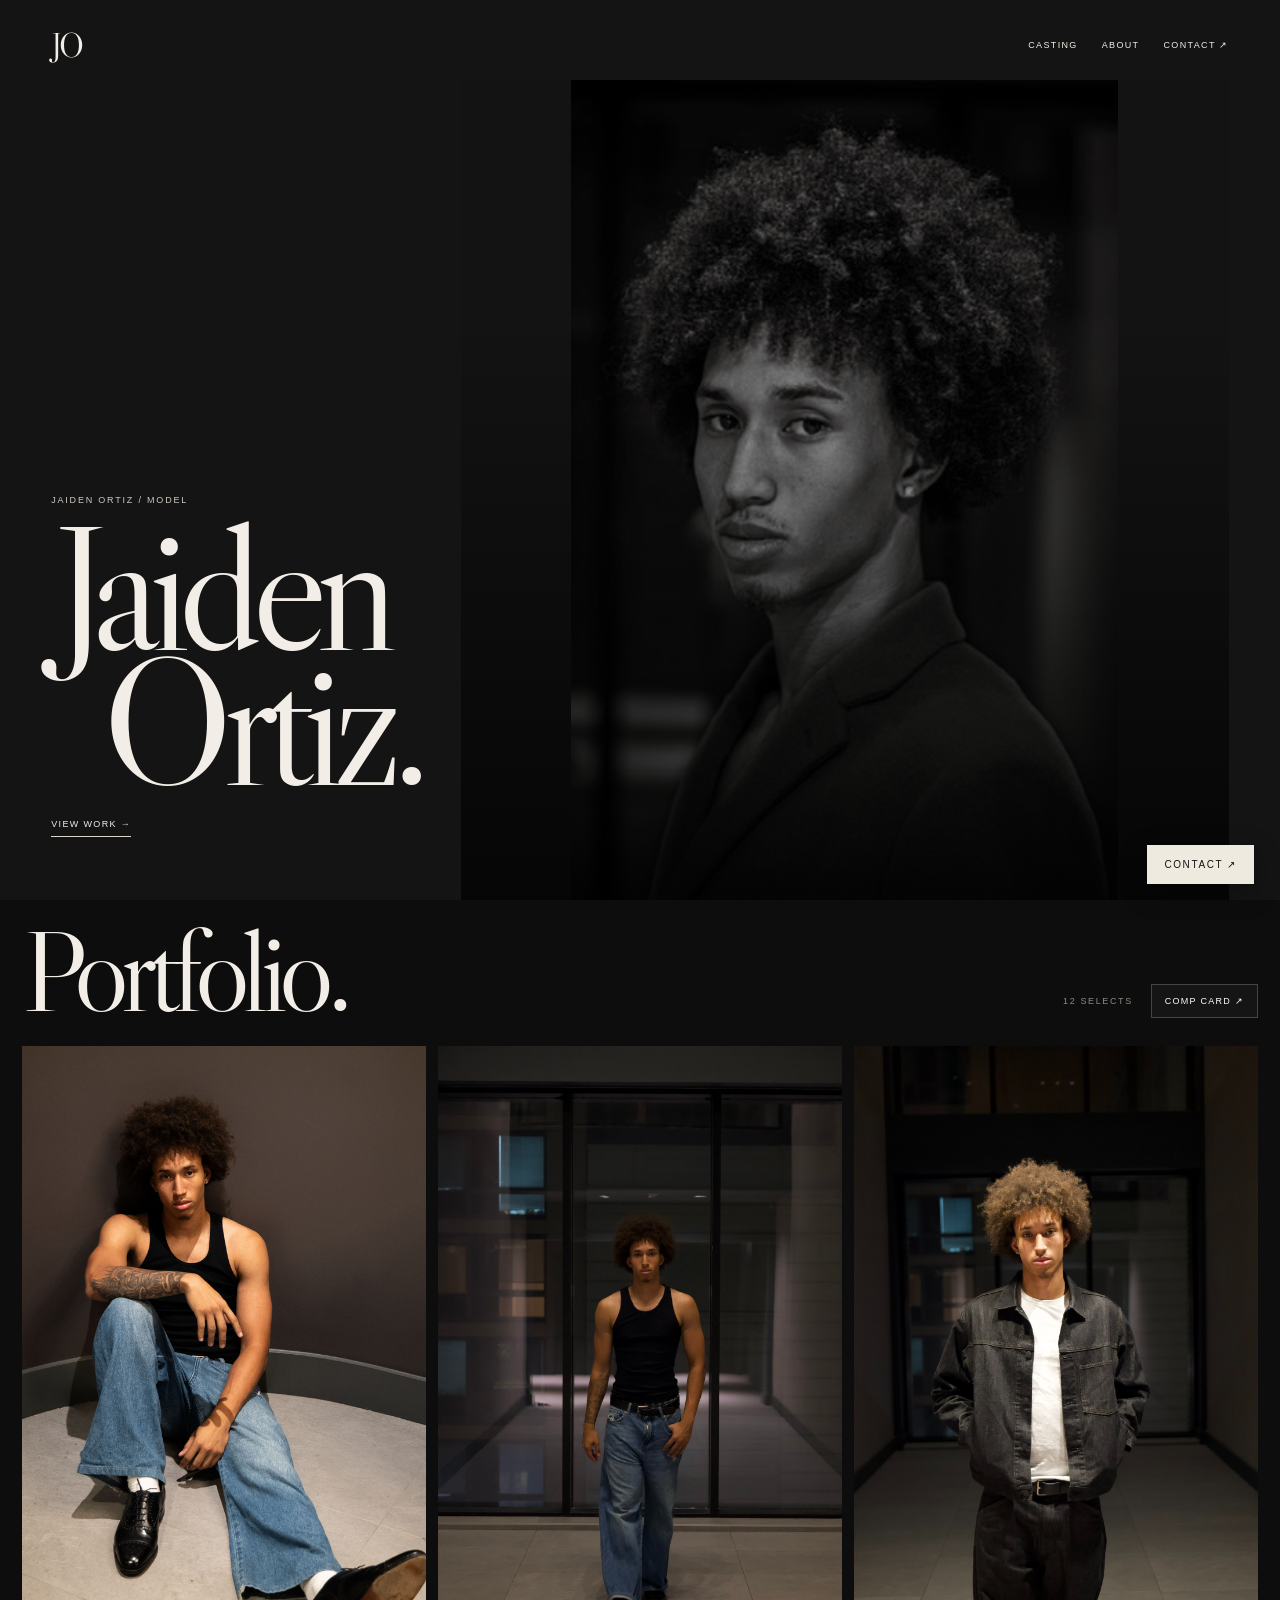
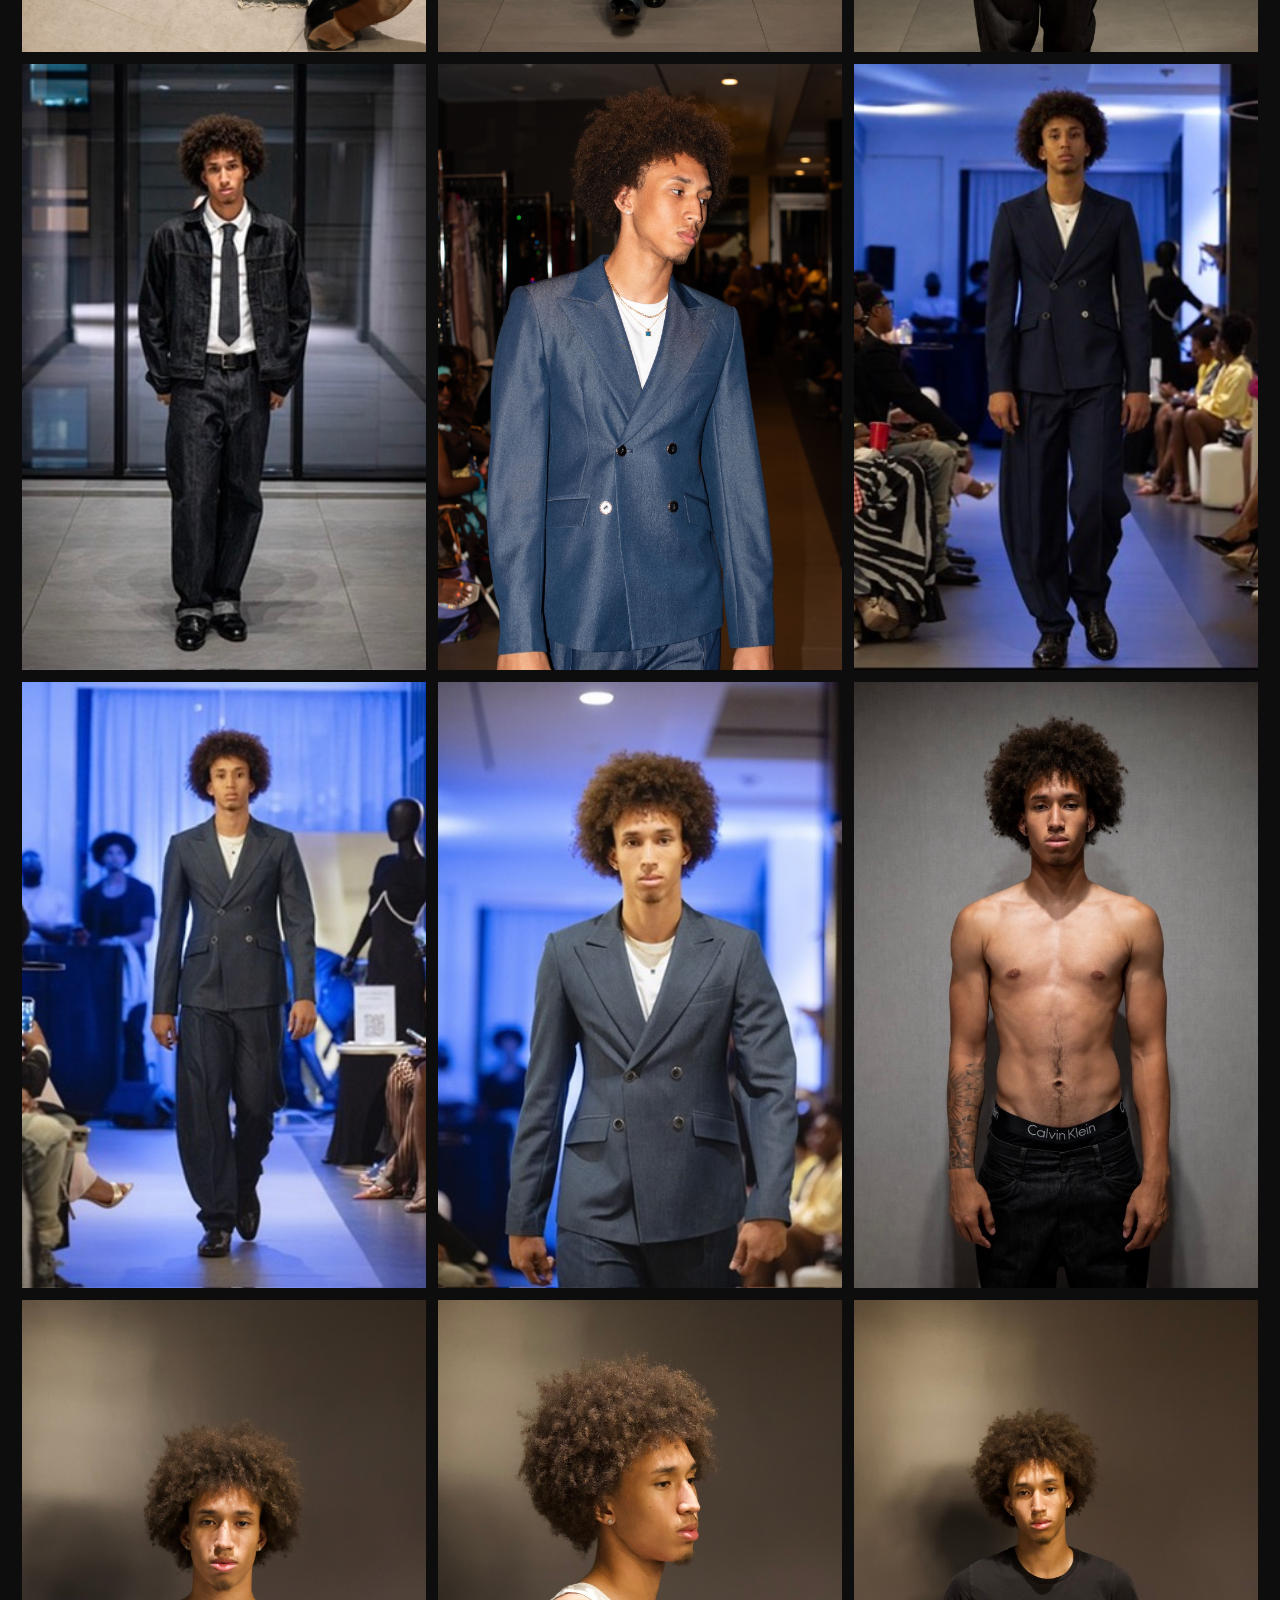
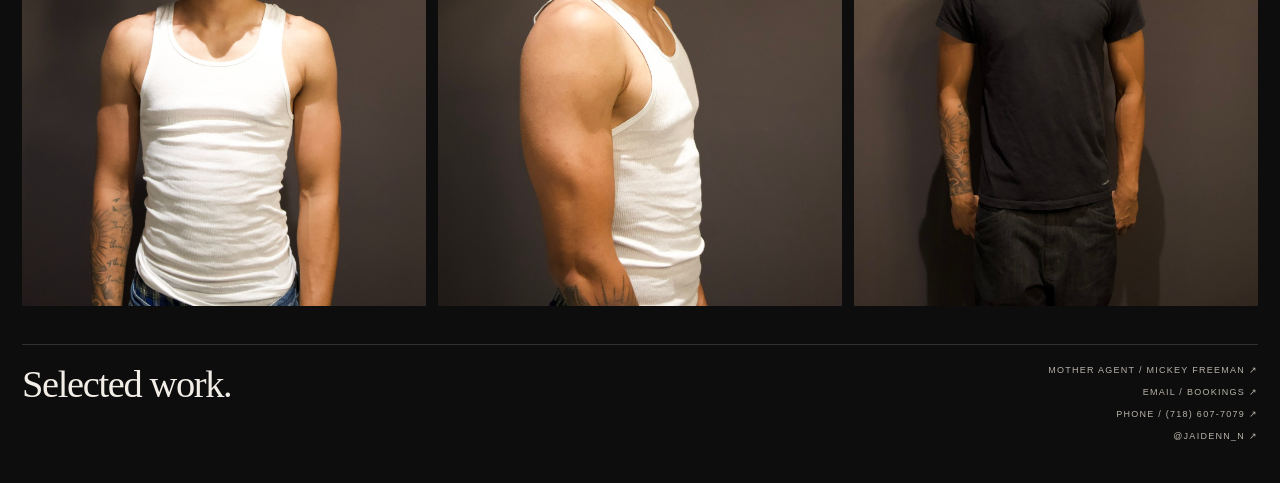
==== index.html @ 5597fa61 "Add one-tap contact links to index.html" ====
<!doctype html>
<html lang="en">
<head>
<meta charset="utf-8">
<meta name="viewport" content="width=device-width,initial-scale=1,viewport-fit=cover">
<meta name="theme-color" content="#141414">
<title>Jaiden Ortiz — Model</title>
<meta name="description" content="Jaiden Ortiz — model. Portfolio, casting materials, and booking inquiries.">
<style>
@font-face{font-family:Caslon;src:url('/media/fonts/libre-caslon-display.ttf') format('truetype');font-display:swap}
*{box-sizing:border-box}html,body{margin:0;background:#141414;color:#f2eee7;font-family:Arial,Helvetica,sans-serif}a{color:inherit;text-decoration:none}
.hero{position:relative;height:100svh;min-height:680px;overflow:hidden}
nav{position:absolute;z-index:3;top:0;left:0;right:0;display:flex;justify-content:space-between;align-items:center;padding:24px 4vw;font-size:9px;letter-spacing:.15em}
.jo{font-family:Caslon,Georgia,serif;font-size:34px;letter-spacing:-.08em}.links{display:flex;gap:24px}
.photo{position:absolute;top:80px;right:4vw;bottom:0;width:60%;margin:0}.photo img{display:block;width:100%;height:100%;object-fit:contain;object-position:center top;filter:brightness(.82)}
.photo:after{content:"";position:absolute;inset:0;background:linear-gradient(180deg,#0001 30%,#000b 100%)}
.identity{position:absolute;z-index:2;left:4vw;bottom:7vh}.kicker{font-size:9px;letter-spacing:.2em;margin:0 0 15px;color:#d0c9c0}
h1{font-family:Caslon,Georgia,serif;font-size:clamp(100px,14vw,220px);font-weight:400;line-height:.75;letter-spacing:-.065em;margin:0}
h1 span{display:block}h1 span:last-child{margin-left:4vw}.cta{display:inline-block;margin-top:30px;border-bottom:1px solid #ddd5ca;padding-bottom:7px;font-size:9px;letter-spacing:.15em}
@media(max-width:700px){.photo{top:80px;right:0;width:100%;bottom:0}nav{padding:18px 16px}.links{gap:14px}.links a:nth-child(2){display:none}.identity{left:16px;bottom:6vh}h1{font-size:clamp(92px,24vw,150px)}}
#portfolio{display:block;position:relative;min-height:100svh;background:#0d0d0d;padding:calc(24px + env(safe-area-inset-top)) 22px calc(42px + env(safe-area-inset-bottom));overflow:auto}
#portfolio.unused-open{display:block;animation:portfolioIn .62s cubic-bezier(.16,.84,.22,1) both}
@keyframes portfolioIn{from{opacity:0;transform:translateY(18px)}to{opacity:1;transform:none}}
.portfolio-head{display:flex;align-items:flex-end;justify-content:space-between;gap:18px;margin-bottom:28px}
.portfolio-title{font-family:Georgia,serif;font-size:clamp(62px,9vw,120px);font-weight:400;letter-spacing:-.065em;margin:0;line-height:.82}
.portfolio-meta{display:flex;align-items:center;gap:18px}
.portfolio-count{font-size:9px;letter-spacing:.18em;color:#8f8a82}
.back-card{border:1px solid #444;background:#151515;color:#fff;padding:11px 13px;font-size:9px;letter-spacing:.14em}

/* Balanced portfolio: every tile is the same 2:3 size.
   Original photos only. Cropping is limited to slight side-trim on wider originals. */
.gallery{display:grid;grid-template-columns:repeat(3,minmax(0,1fr));gap:12px}
.gallery button{display:block;width:100%;aspect-ratio:2/3;border:0;padding:0;margin:0;background:#111;overflow:hidden;cursor:zoom-in}
.gallery img{display:block;width:100%;height:100%;object-fit:cover;object-position:50% 50%;transition:transform .28s ease,filter .28s ease}
.gallery button:nth-child(1) img{object-position:53% 50%}
.gallery button:hover img{transform:scale(1.006);filter:brightness(.95)}
.portfolio-foot{display:flex;align-items:flex-start;justify-content:space-between;gap:26px;margin-top:38px;padding-top:20px;border-top:1px solid #303030}
.portfolio-foot-left{font-family:Georgia,serif;font-size:clamp(28px,3vw,44px);line-height:1;letter-spacing:-.035em}
.portfolio-foot-links{display:flex;flex-direction:column;align-items:flex-end;gap:12px;font-size:9px;letter-spacing:.14em;color:#b9b3aa}

.lightbox{position:fixed;inset:0;z-index:150;background:#050505fb;display:none;align-items:center;justify-content:center;padding:18px;touch-action:none}
.lightbox.open{display:flex;animation:lbIn .24s ease both}
@keyframes lbIn{from{opacity:0}to{opacity:1}}
.lightbox img{max-width:96vw;max-height:92vh;object-fit:contain;user-select:none;-webkit-user-drag:none;animation:photoIn .32s cubic-bezier(.16,.84,.22,1)}
@keyframes photoIn{from{opacity:.2;transform:scale(.985)}to{opacity:1;transform:none}}
.lb-close{position:absolute;right:16px;top:calc(14px + env(safe-area-inset-top));border:1px solid #444;background:#101010d9;color:#fff;width:44px;height:44px;font-size:26px}
.lb-prev,.lb-next{position:absolute;top:50%;transform:translateY(-50%);border:1px solid #444;background:#111c;color:#fff;width:46px;height:46px;border-radius:50%;font-size:22px}
.lb-prev{left:16px}.lb-next{right:16px}
.lb-count{position:absolute;bottom:calc(13px + env(safe-area-inset-bottom));font-size:9px;letter-spacing:.18em;color:#888}


html{scroll-behavior:smooth}body{overflow-x:hidden;overflow-y:auto}.home-portfolio{scroll-margin-top:0}.portfolio-title{font-family:Caslon,Georgia,serif}.back-card{display:inline-block}
@media(max-width:900px){.gallery{gap:8px}}
@media(max-width:700px){#portfolio{padding-left:10px;padding-right:10px}.portfolio-title{font-size:64px}.portfolio-count{display:none}.gallery{grid-template-columns:repeat(2,minmax(0,1fr));gap:7px}.portfolio-foot{flex-direction:column}.portfolio-foot-links{align-items:flex-start}.lb-prev,.lb-next{display:none}}
@media(prefers-reduced-motion:reduce){html{scroll-behavior:auto}*,*:before,*:after{animation:none!important;transition:none!important}}

.quick-contact{position:fixed;z-index:120;right:clamp(12px,3vw,26px);bottom:calc(16px + env(safe-area-inset-bottom));display:inline-block;background:#efeae0;color:#141414;border:1px solid #efeae0;padding:13px 16px;font-size:10px;letter-spacing:.16em;box-shadow:0 8px 28px #0005}
.quick-contact:hover{background:#fff}
.quick-contact:focus-visible{outline:2px solid #fff;outline-offset:3px}
@media(max-width:700px){.quick-contact{padding:12px 14px;font-size:9px}}
</style>
</head>
<body>
<a class="quick-contact" href="/contact/" aria-label="Open contact options: phone, email, Instagram">CONTACT ↗</a>
<section class="hero">
<nav><a class="jo" href="/">JO</a><div class="links"><a href="/casting/">CASTING</a><a href="/about/">ABOUT</a><a href="/contact/">CONTACT ↗</a></div></nav>
<figure class="photo"><img src="/media/images/jaiden-original-edit.jpg" alt="Jaiden Ortiz"></figure>
<div class="identity"><p class="kicker">JAIDEN ORTIZ / MODEL</p><h1><span>Jaiden</span><span>Ortiz.</span></h1><a class="cta" href="#portfolio">VIEW WORK →</a></div>
</section>
<section id="portfolio" class="home-portfolio">
  <div class="portfolio-head">
    <h2 class="portfolio-title">Portfolio.</h2>
    <div class="portfolio-meta">
      <span class="portfolio-count">12 SELECTS</span>
      <a class="back-card" href="/casting/">COMP CARD ↗</a>
    </div>
  </div>

  <div class="gallery">
    <button data-gallery-index="0" aria-label="Open portfolio image 1"><img loading="lazy" src="/casting/assets/portfolio-01.jpg" alt="Jaiden Ortiz portfolio image 1"></button><button data-gallery-index="1" aria-label="Open portfolio image 2"><img loading="lazy" src="/casting/assets/portfolio-08.jpg" alt="Jaiden Ortiz portfolio image 2"></button><button data-gallery-index="2" aria-label="Open portfolio image 3"><img loading="lazy" src="/casting/assets/portfolio-09.jpg" alt="Jaiden Ortiz portfolio image 3"></button><button data-gallery-index="3" aria-label="Open portfolio image 4"><img loading="lazy" src="/casting/assets/portfolio-13.jpg" alt="Jaiden Ortiz portfolio image 4"></button><button data-gallery-index="4" aria-label="Open portfolio image 5"><img loading="lazy" src="/casting/assets/portfolio-03.jpg" alt="Jaiden Ortiz portfolio image 5"></button><button data-gallery-index="5" aria-label="Open portfolio image 6"><img loading="lazy" src="/casting/assets/portfolio-04.jpg" alt="Jaiden Ortiz portfolio image 6"></button><button data-gallery-index="6" aria-label="Open portfolio image 7"><img loading="lazy" src="/casting/assets/portfolio-12.jpg" alt="Jaiden Ortiz portfolio image 7"></button><button data-gallery-index="7" aria-label="Open portfolio image 8"><img loading="lazy" src="/casting/assets/portfolio-11.jpg" alt="Jaiden Ortiz portfolio image 8"></button><button data-gallery-index="8" aria-label="Open portfolio image 9"><img loading="lazy" src="/casting/assets/portfolio-02.jpg" alt="Jaiden Ortiz portfolio image 9"></button><button data-gallery-index="9" aria-label="Open portfolio image 10"><img loading="lazy" src="/casting/assets/portfolio-05.jpg" alt="Jaiden Ortiz portfolio image 10"></button><button data-gallery-index="10" aria-label="Open portfolio image 11"><img loading="lazy" src="/casting/assets/portfolio-07.jpg" alt="Jaiden Ortiz portfolio image 11"></button><button data-gallery-index="11" aria-label="Open portfolio image 12"><img loading="lazy" src="/casting/assets/portfolio-06.jpg" alt="Jaiden Ortiz portfolio image 12"></button>
  </div>
  <div class="portfolio-foot">
    <div class="portfolio-foot-left">Selected work.</div>
    <div class="portfolio-foot-links">
      <a href="/about/#mickey">MOTHER AGENT / MICKEY FREEMAN ↗</a>
      <a href="mailto:contact@jaidenortiz.com">EMAIL / BOOKINGS ↗</a>
      <a href="tel:+17186077079">PHONE / (718) 607-7079 ↗</a>
      <a href="https://www.instagram.com/jaidenn_n/" target="_blank" rel="noopener">@JAIDENN_N ↗</a>
    </div>
  </div>
</section>
<div class="lightbox" id="lightbox" aria-hidden="true">
  <button class="lb-close" aria-label="Close image">×</button>
  <button class="lb-prev" aria-label="Previous image">‹</button>
  <img id="lbImg" alt="Jaiden Ortiz portfolio image">
  <button class="lb-next" aria-label="Next image">›</button>
  <div class="lb-count" id="lbCount"></div>
</div>
<script>
const galleryFiles=[...document.querySelectorAll('[data-gallery-index] img')].map(i=>i.src);
const lightbox=document.getElementById('lightbox');
const lbImg=document.getElementById('lbImg');
const lbCount=document.getElementById('lbCount');
let gi=0,lsx=0,lsy=0;

function preloadAround(){
  [-1,1].forEach(d=>{const im=new Image();im.src=galleryFiles[(gi+d+galleryFiles.length)%galleryFiles.length];});
}
function showGallery(i){
  gi=(i+galleryFiles.length)%galleryFiles.length;
  lbImg.src=galleryFiles[gi];
  lbCount.textContent=`${gi+1} / ${galleryFiles.length}`;
  preloadAround();
}
function openGallery(i){
  showGallery(i);
  lightbox.classList.add('open');
  lightbox.setAttribute('aria-hidden','false');
  document.body.style.overflow='hidden';
}
function closeGallery(){
  lightbox.classList.remove('open');
  lightbox.setAttribute('aria-hidden','true');
  document.body.style.overflow='auto';
}
document.querySelectorAll('[data-gallery-index]').forEach(b=>b.addEventListener('click',()=>openGallery(Number(b.dataset.galleryIndex))));
document.querySelector('.lb-close').addEventListener('click',closeGallery);
document.querySelector('.lb-prev').addEventListener('click',()=>showGallery(gi-1));
document.querySelector('.lb-next').addEventListener('click',()=>showGallery(gi+1));
lightbox.addEventListener('click',e=>{if(e.target===lightbox)closeGallery();});
lightbox.addEventListener('pointerdown',e=>{lsx=e.clientX;lsy=e.clientY;},{passive:true});
lightbox.addEventListener('pointerup',e=>{
  if(e.target.closest('button')) return;
  const dx=e.clientX-lsx,dy=e.clientY-lsy;
  if(Math.abs(dx)>45&&Math.abs(dx)>Math.abs(dy))showGallery(gi+(dx<0?1:-1));
},{passive:true});
document.addEventListener('keydown',e=>{
  if(!lightbox.classList.contains('open'))return;
  if(e.key==='Escape')closeGallery();
  if(e.key==='ArrowLeft')showGallery(gi-1);
  if(e.key==='ArrowRight')showGallery(gi+1);
});

</script>
</body>
</html>
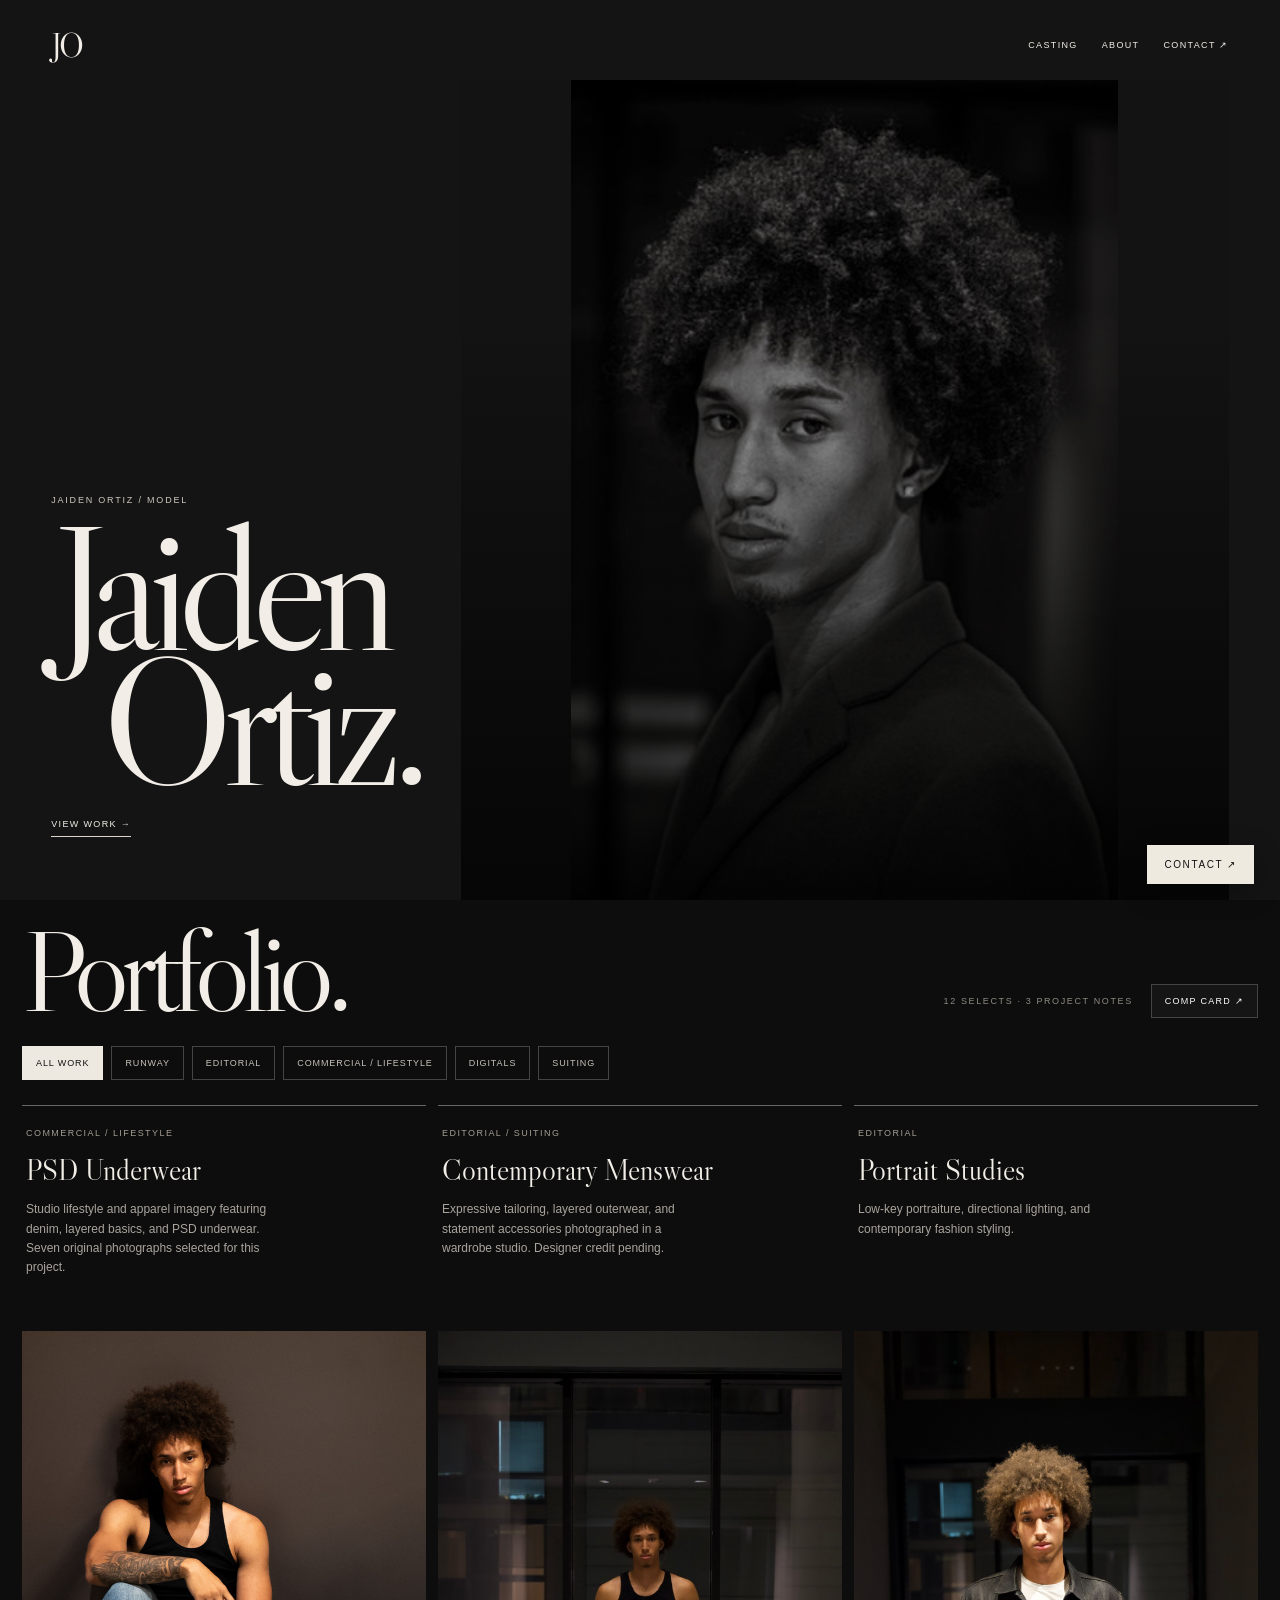
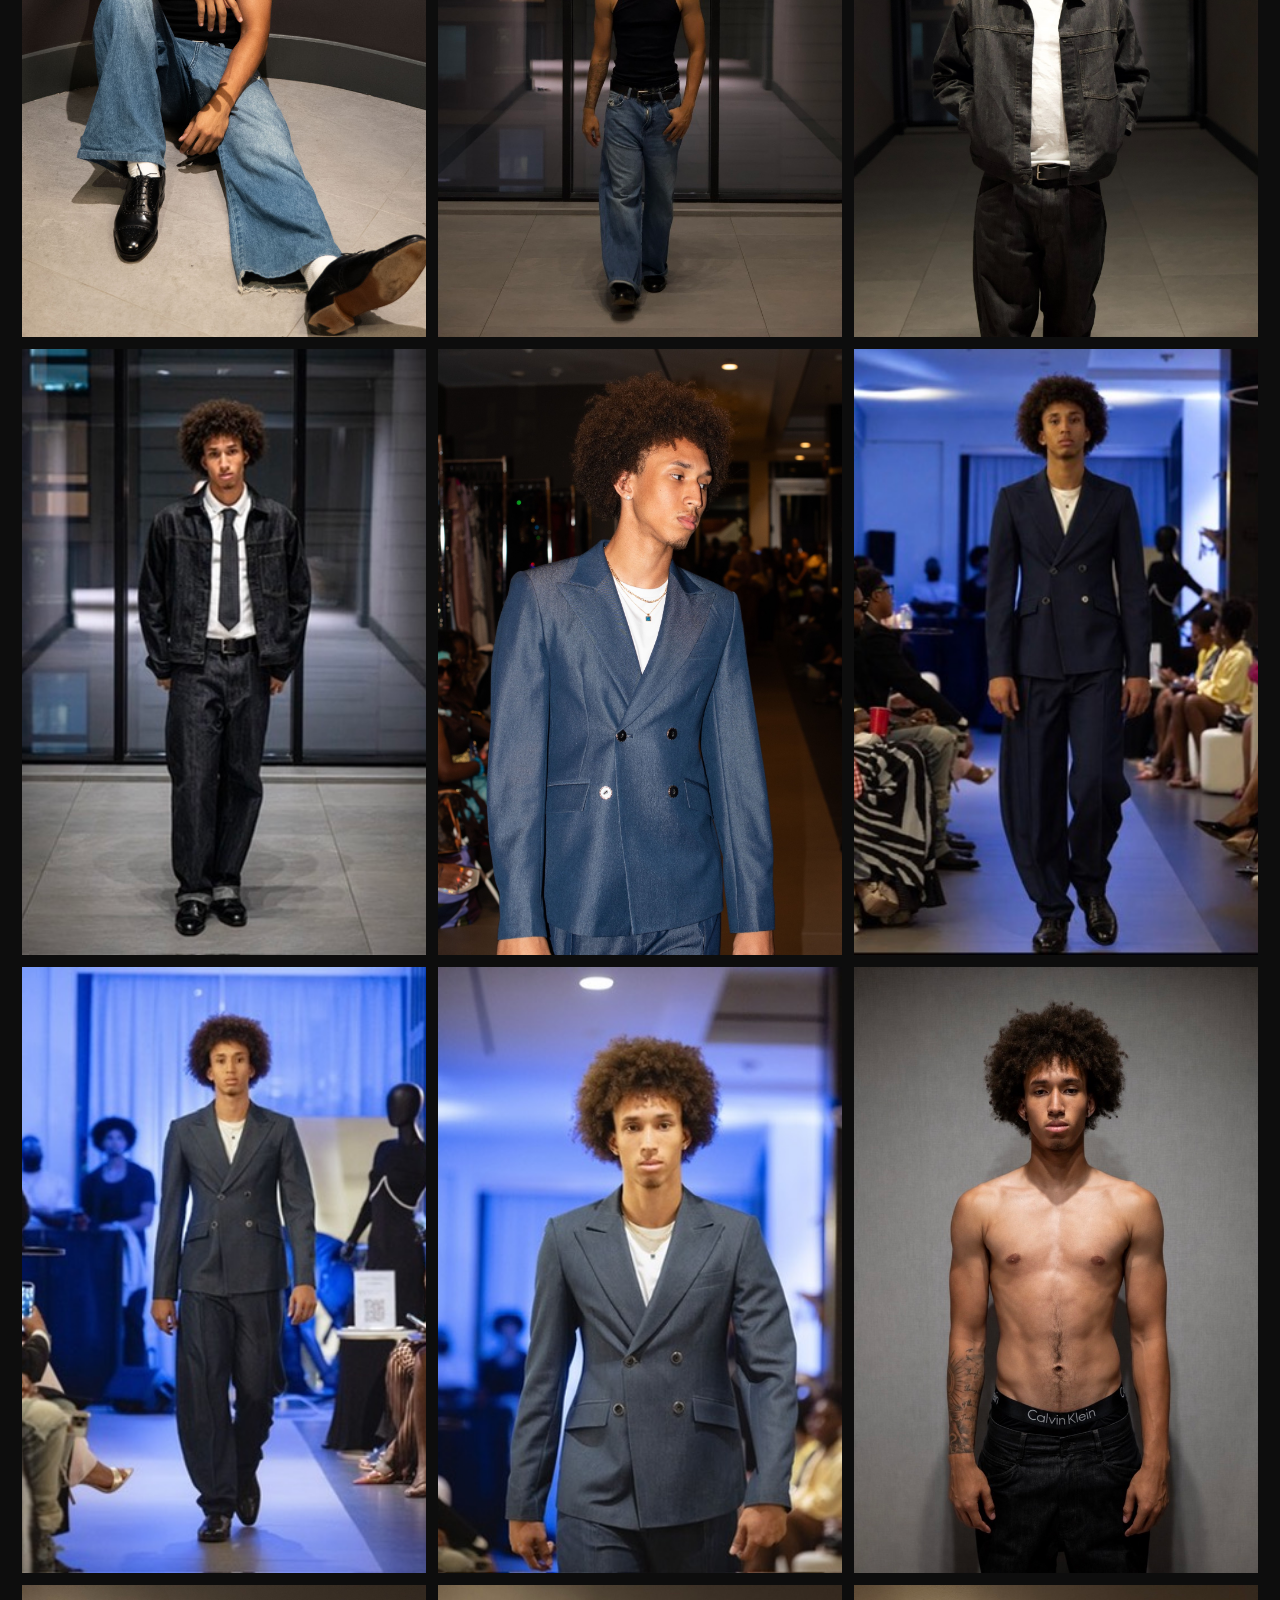
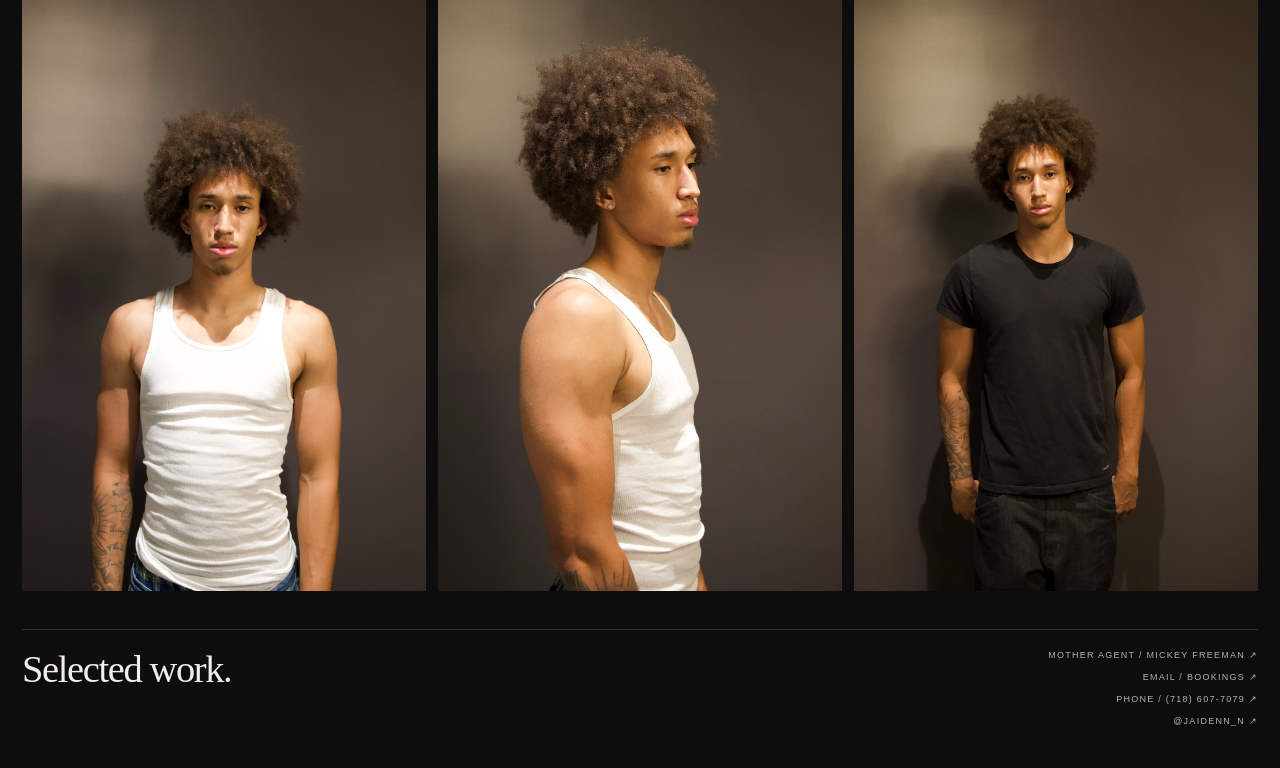
==== commit 2097a354: "Organize portfolio by work categories and add project descriptions" ====
--- a/index.html
+++ b/index.html
@@ -58,6 +58,7 @@
 .quick-contact:hover{background:#fff}
 .quick-contact:focus-visible{outline:2px solid #fff;outline-offset:3px}
 @media(max-width:700px){.quick-contact{padding:12px 14px;font-size:9px}}
+.portfolio-filters{display:flex;flex-wrap:wrap;gap:8px;margin:0 0 25px}.portfolio-filters button{background:transparent;border:1px solid #444;color:#c8c2ba;padding:11px 13px;font-size:9px;letter-spacing:.1em;cursor:pointer}.portfolio-filters button.active,.portfolio-filters button:hover{background:#eee9e0;color:#111;border-color:#eee9e0}.project-notes{display:grid;grid-template-columns:repeat(3,1fr);gap:12px;margin-bottom:30px}.project-notes article{border-top:1px solid #666;padding:16px 4px 12px}.project-notes span{font-size:9px;letter-spacing:.16em;color:#a49d93}.project-notes h3{font:normal 29px Caslon,Georgia,serif;margin:12px 0}.project-notes p{font-size:12px;line-height:1.6;color:#aaa49d;max-width:38ch}.project-notes article[hidden]{display:none}@media(max-width:700px){.project-notes{grid-template-columns:1fr}.portfolio-filters button{font-size:8px;padding:9px}}
 </style>
 </head>
 <body>
@@ -71,12 +72,12 @@
   <div class="portfolio-head">
     <h2 class="portfolio-title">Portfolio.</h2>
     <div class="portfolio-meta">
-      <span class="portfolio-count">12 SELECTS</span>
+      <span class="portfolio-count">12 SELECTS · 3 PROJECT NOTES</span>
       <a class="back-card" href="/casting/">COMP CARD ↗</a>
     </div>
   </div>
 
-  <div class="gallery">
+  <div class="portfolio-filters" role="group" aria-label="Filter portfolio"><button class="active" data-filter="all">ALL WORK</button><button data-filter="runway">RUNWAY</button><button data-filter="editorial">EDITORIAL</button><button data-filter="commercial">COMMERCIAL / LIFESTYLE</button><button data-filter="digitals">DIGITALS</button><button data-filter="suiting">SUITING</button></div><div class="project-notes"><article data-category="commercial"><span>COMMERCIAL / LIFESTYLE</span><h3>PSD Underwear</h3><p>Studio lifestyle and apparel imagery featuring denim, layered basics, and PSD underwear. Seven original photographs selected for this project.</p></article><article data-category="editorial suiting"><span>EDITORIAL / SUITING</span><h3>Contemporary Menswear</h3><p>Expressive tailoring, layered outerwear, and statement accessories photographed in a wardrobe studio. Designer credit pending.</p></article><article data-category="editorial"><span>EDITORIAL</span><h3>Portrait Studies</h3><p>Low-key portraiture, directional lighting, and contemporary fashion styling.</p></article></div><div class="gallery">
     <button data-gallery-index="0" aria-label="Open portfolio image 1"><img loading="lazy" src="/casting/assets/portfolio-01.jpg" alt="Jaiden Ortiz portfolio image 1"></button><button data-gallery-index="1" aria-label="Open portfolio image 2"><img loading="lazy" src="/casting/assets/portfolio-08.jpg" alt="Jaiden Ortiz portfolio image 2"></button><button data-gallery-index="2" aria-label="Open portfolio image 3"><img loading="lazy" src="/casting/assets/portfolio-09.jpg" alt="Jaiden Ortiz portfolio image 3"></button><button data-gallery-index="3" aria-label="Open portfolio image 4"><img loading="lazy" src="/casting/assets/portfolio-13.jpg" alt="Jaiden Ortiz portfolio image 4"></button><button data-gallery-index="4" aria-label="Open portfolio image 5"><img loading="lazy" src="/casting/assets/portfolio-03.jpg" alt="Jaiden Ortiz portfolio image 5"></button><button data-gallery-index="5" aria-label="Open portfolio image 6"><img loading="lazy" src="/casting/assets/portfolio-04.jpg" alt="Jaiden Ortiz portfolio image 6"></button><button data-gallery-index="6" aria-label="Open portfolio image 7"><img loading="lazy" src="/casting/assets/portfolio-12.jpg" alt="Jaiden Ortiz portfolio image 7"></button><button data-gallery-index="7" aria-label="Open portfolio image 8"><img loading="lazy" src="/casting/assets/portfolio-11.jpg" alt="Jaiden Ortiz portfolio image 8"></button><button data-gallery-index="8" aria-label="Open portfolio image 9"><img loading="lazy" src="/casting/assets/portfolio-02.jpg" alt="Jaiden Ortiz portfolio image 9"></button><button data-gallery-index="9" aria-label="Open portfolio image 10"><img loading="lazy" src="/casting/assets/portfolio-05.jpg" alt="Jaiden Ortiz portfolio image 10"></button><button data-gallery-index="10" aria-label="Open portfolio image 11"><img loading="lazy" src="/casting/assets/portfolio-07.jpg" alt="Jaiden Ortiz portfolio image 11"></button><button data-gallery-index="11" aria-label="Open portfolio image 12"><img loading="lazy" src="/casting/assets/portfolio-06.jpg" alt="Jaiden Ortiz portfolio image 12"></button>
   </div>
   <div class="portfolio-foot">
@@ -97,6 +98,7 @@
   <div class="lb-count" id="lbCount"></div>
 </div>
 <script>
+document.querySelectorAll('[data-filter]').forEach(button=>button.addEventListener('click',()=>{const selected=button.dataset.filter;document.querySelectorAll('[data-filter]').forEach(b=>b.classList.toggle('active',b===button));document.querySelectorAll('.project-notes article').forEach(card=>{card.hidden=selected!=='all'&&!card.dataset.category.split(' ').includes(selected)});document.querySelector('.gallery').hidden=selected!=='all';document.querySelector('.portfolio-count').textContent=selected==='all'?'12 SELECTS · 3 PROJECT NOTES':'PROJECTS / '+selected.toUpperCase();}));
 const galleryFiles=[...document.querySelectorAll('[data-gallery-index] img')].map(i=>i.src);
 const lightbox=document.getElementById('lightbox');
 const lbImg=document.getElementById('lbImg');
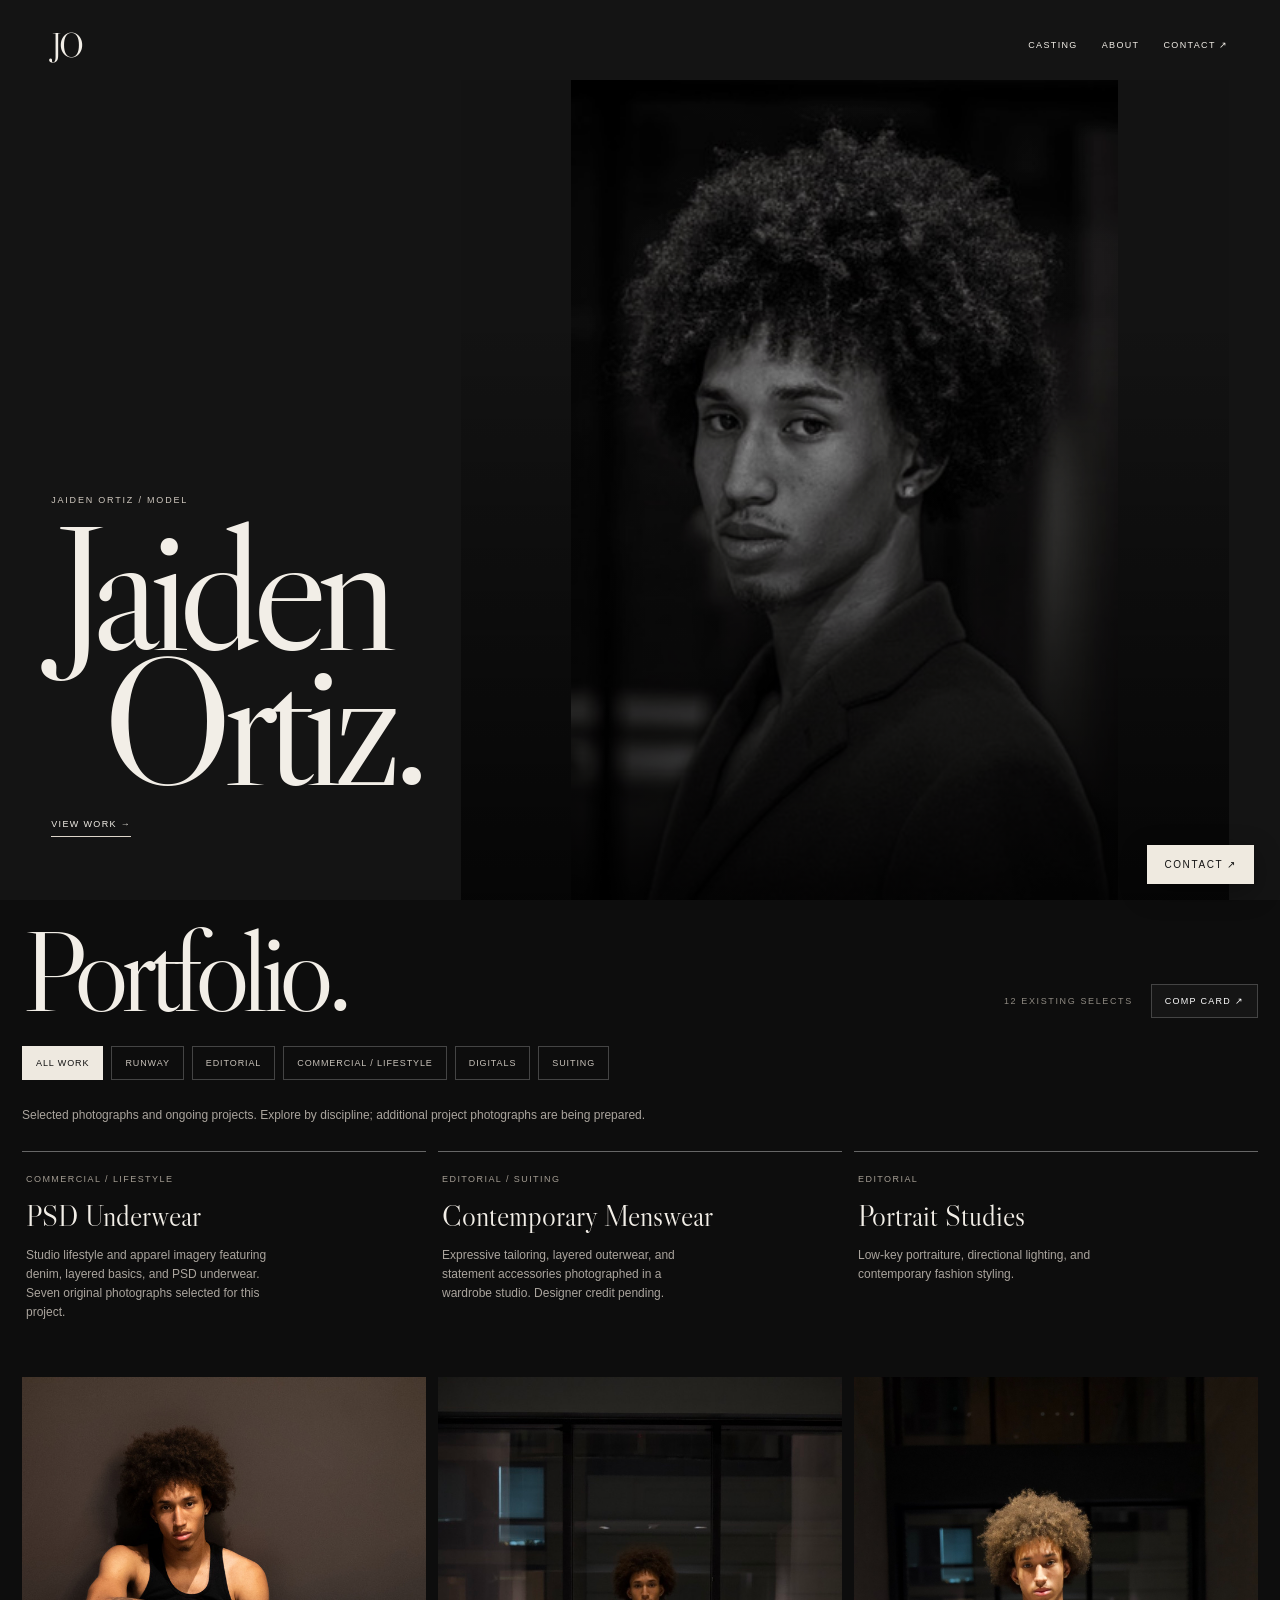
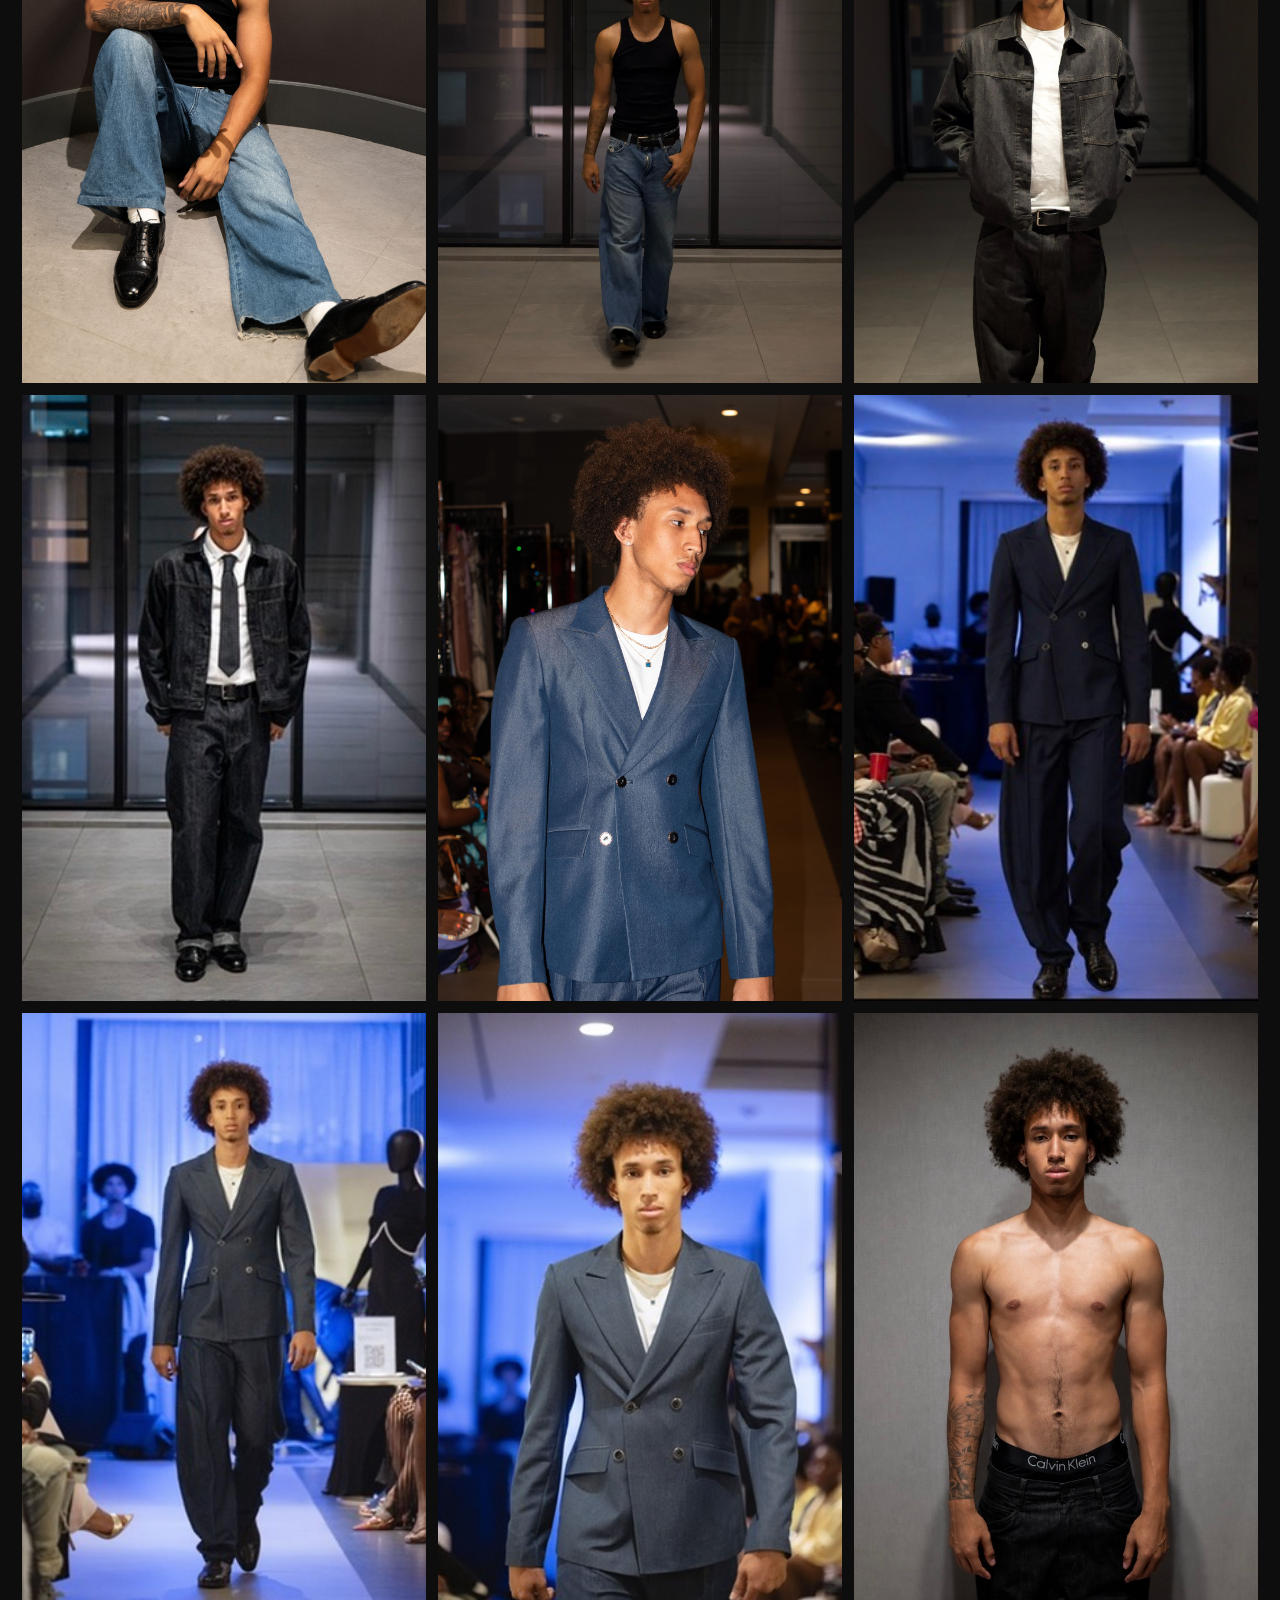
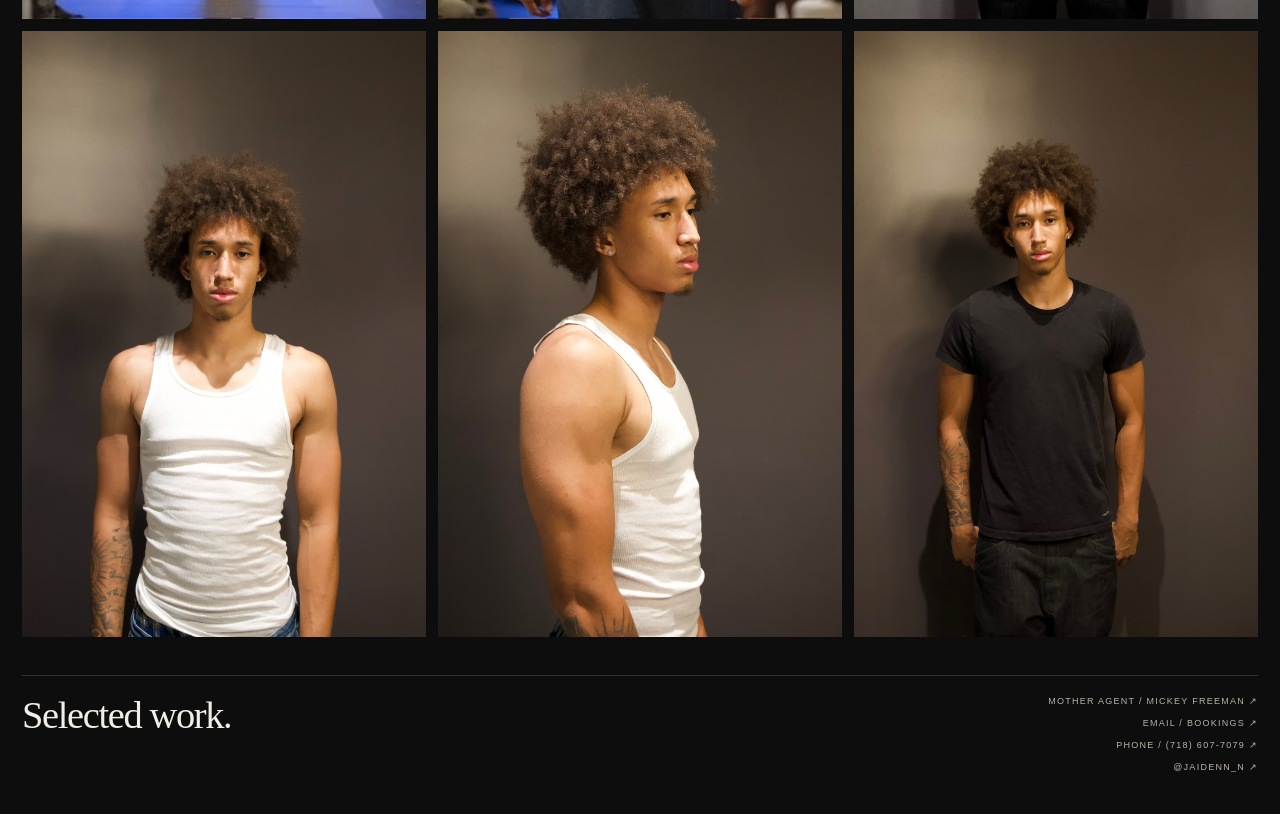
==== commit ecadb96e: "Keep portfolio imagery visible across category views and clarify project status" ====
--- a/index.html
+++ b/index.html
@@ -59,7 +59,7 @@
 .quick-contact:focus-visible{outline:2px solid #fff;outline-offset:3px}
 @media(max-width:700px){.quick-contact{padding:12px 14px;font-size:9px}}
 .portfolio-filters{display:flex;flex-wrap:wrap;gap:8px;margin:0 0 25px}.portfolio-filters button{background:transparent;border:1px solid #444;color:#c8c2ba;padding:11px 13px;font-size:9px;letter-spacing:.1em;cursor:pointer}.portfolio-filters button.active,.portfolio-filters button:hover{background:#eee9e0;color:#111;border-color:#eee9e0}.project-notes{display:grid;grid-template-columns:repeat(3,1fr);gap:12px;margin-bottom:30px}.project-notes article{border-top:1px solid #666;padding:16px 4px 12px}.project-notes span{font-size:9px;letter-spacing:.16em;color:#a49d93}.project-notes h3{font:normal 29px Caslon,Georgia,serif;margin:12px 0}.project-notes p{font-size:12px;line-height:1.6;color:#aaa49d;max-width:38ch}.project-notes article[hidden]{display:none}@media(max-width:700px){.project-notes{grid-template-columns:1fr}.portfolio-filters button{font-size:8px;padding:9px}}
-</style>
+.portfolio-intro{font-size:12px;color:#aaa49d;line-height:1.7;margin:0 0 25px}.gallery[hidden]{display:none}</style>
 </head>
 <body>
 <a class="quick-contact" href="/contact/" aria-label="Open contact options: phone, email, Instagram">CONTACT ↗</a>
@@ -72,12 +72,12 @@
   <div class="portfolio-head">
     <h2 class="portfolio-title">Portfolio.</h2>
     <div class="portfolio-meta">
-      <span class="portfolio-count">12 SELECTS · 3 PROJECT NOTES</span>
+      <span class="portfolio-count">12 EXISTING SELECTS</span>
       <a class="back-card" href="/casting/">COMP CARD ↗</a>
     </div>
   </div>
 
-  <div class="portfolio-filters" role="group" aria-label="Filter portfolio"><button class="active" data-filter="all">ALL WORK</button><button data-filter="runway">RUNWAY</button><button data-filter="editorial">EDITORIAL</button><button data-filter="commercial">COMMERCIAL / LIFESTYLE</button><button data-filter="digitals">DIGITALS</button><button data-filter="suiting">SUITING</button></div><div class="project-notes"><article data-category="commercial"><span>COMMERCIAL / LIFESTYLE</span><h3>PSD Underwear</h3><p>Studio lifestyle and apparel imagery featuring denim, layered basics, and PSD underwear. Seven original photographs selected for this project.</p></article><article data-category="editorial suiting"><span>EDITORIAL / SUITING</span><h3>Contemporary Menswear</h3><p>Expressive tailoring, layered outerwear, and statement accessories photographed in a wardrobe studio. Designer credit pending.</p></article><article data-category="editorial"><span>EDITORIAL</span><h3>Portrait Studies</h3><p>Low-key portraiture, directional lighting, and contemporary fashion styling.</p></article></div><div class="gallery">
+  <div class="portfolio-filters" role="group" aria-label="Filter portfolio"><button class="active" data-filter="all">ALL WORK</button><button data-filter="runway">RUNWAY</button><button data-filter="editorial">EDITORIAL</button><button data-filter="commercial">COMMERCIAL / LIFESTYLE</button><button data-filter="digitals">DIGITALS</button><button data-filter="suiting">SUITING</button></div><p class="portfolio-intro">Selected photographs and ongoing projects. Explore by discipline; additional project photographs are being prepared.</p><div class="project-notes"><article data-category="commercial"><span>COMMERCIAL / LIFESTYLE</span><h3>PSD Underwear</h3><p>Studio lifestyle and apparel imagery featuring denim, layered basics, and PSD underwear. Seven original photographs selected for this project.</p></article><article data-category="editorial suiting"><span>EDITORIAL / SUITING</span><h3>Contemporary Menswear</h3><p>Expressive tailoring, layered outerwear, and statement accessories photographed in a wardrobe studio. Designer credit pending.</p></article><article data-category="editorial"><span>EDITORIAL</span><h3>Portrait Studies</h3><p>Low-key portraiture, directional lighting, and contemporary fashion styling.</p></article></div><div class="gallery">
     <button data-gallery-index="0" aria-label="Open portfolio image 1"><img loading="lazy" src="/casting/assets/portfolio-01.jpg" alt="Jaiden Ortiz portfolio image 1"></button><button data-gallery-index="1" aria-label="Open portfolio image 2"><img loading="lazy" src="/casting/assets/portfolio-08.jpg" alt="Jaiden Ortiz portfolio image 2"></button><button data-gallery-index="2" aria-label="Open portfolio image 3"><img loading="lazy" src="/casting/assets/portfolio-09.jpg" alt="Jaiden Ortiz portfolio image 3"></button><button data-gallery-index="3" aria-label="Open portfolio image 4"><img loading="lazy" src="/casting/assets/portfolio-13.jpg" alt="Jaiden Ortiz portfolio image 4"></button><button data-gallery-index="4" aria-label="Open portfolio image 5"><img loading="lazy" src="/casting/assets/portfolio-03.jpg" alt="Jaiden Ortiz portfolio image 5"></button><button data-gallery-index="5" aria-label="Open portfolio image 6"><img loading="lazy" src="/casting/assets/portfolio-04.jpg" alt="Jaiden Ortiz portfolio image 6"></button><button data-gallery-index="6" aria-label="Open portfolio image 7"><img loading="lazy" src="/casting/assets/portfolio-12.jpg" alt="Jaiden Ortiz portfolio image 7"></button><button data-gallery-index="7" aria-label="Open portfolio image 8"><img loading="lazy" src="/casting/assets/portfolio-11.jpg" alt="Jaiden Ortiz portfolio image 8"></button><button data-gallery-index="8" aria-label="Open portfolio image 9"><img loading="lazy" src="/casting/assets/portfolio-02.jpg" alt="Jaiden Ortiz portfolio image 9"></button><button data-gallery-index="9" aria-label="Open portfolio image 10"><img loading="lazy" src="/casting/assets/portfolio-05.jpg" alt="Jaiden Ortiz portfolio image 10"></button><button data-gallery-index="10" aria-label="Open portfolio image 11"><img loading="lazy" src="/casting/assets/portfolio-07.jpg" alt="Jaiden Ortiz portfolio image 11"></button><button data-gallery-index="11" aria-label="Open portfolio image 12"><img loading="lazy" src="/casting/assets/portfolio-06.jpg" alt="Jaiden Ortiz portfolio image 12"></button>
   </div>
   <div class="portfolio-foot">
@@ -98,7 +98,7 @@
   <div class="lb-count" id="lbCount"></div>
 </div>
 <script>
-document.querySelectorAll('[data-filter]').forEach(button=>button.addEventListener('click',()=>{const selected=button.dataset.filter;document.querySelectorAll('[data-filter]').forEach(b=>b.classList.toggle('active',b===button));document.querySelectorAll('.project-notes article').forEach(card=>{card.hidden=selected!=='all'&&!card.dataset.category.split(' ').includes(selected)});document.querySelector('.gallery').hidden=selected!=='all';document.querySelector('.portfolio-count').textContent=selected==='all'?'12 SELECTS · 3 PROJECT NOTES':'PROJECTS / '+selected.toUpperCase();}));
+document.querySelectorAll('[data-filter]').forEach(button=>button.addEventListener('click',()=>{const selected=button.dataset.filter;document.querySelectorAll('[data-filter]').forEach(b=>b.classList.toggle('active',b===button));document.querySelectorAll('.project-notes article').forEach(card=>{card.hidden=selected!=='all'&&!card.dataset.category.split(' ').includes(selected)});document.querySelector('.gallery').hidden=false;document.querySelector('.portfolio-count').textContent='12 EXISTING SELECTS';}));
 const galleryFiles=[...document.querySelectorAll('[data-gallery-index] img')].map(i=>i.src);
 const lightbox=document.getElementById('lightbox');
 const lbImg=document.getElementById('lbImg');
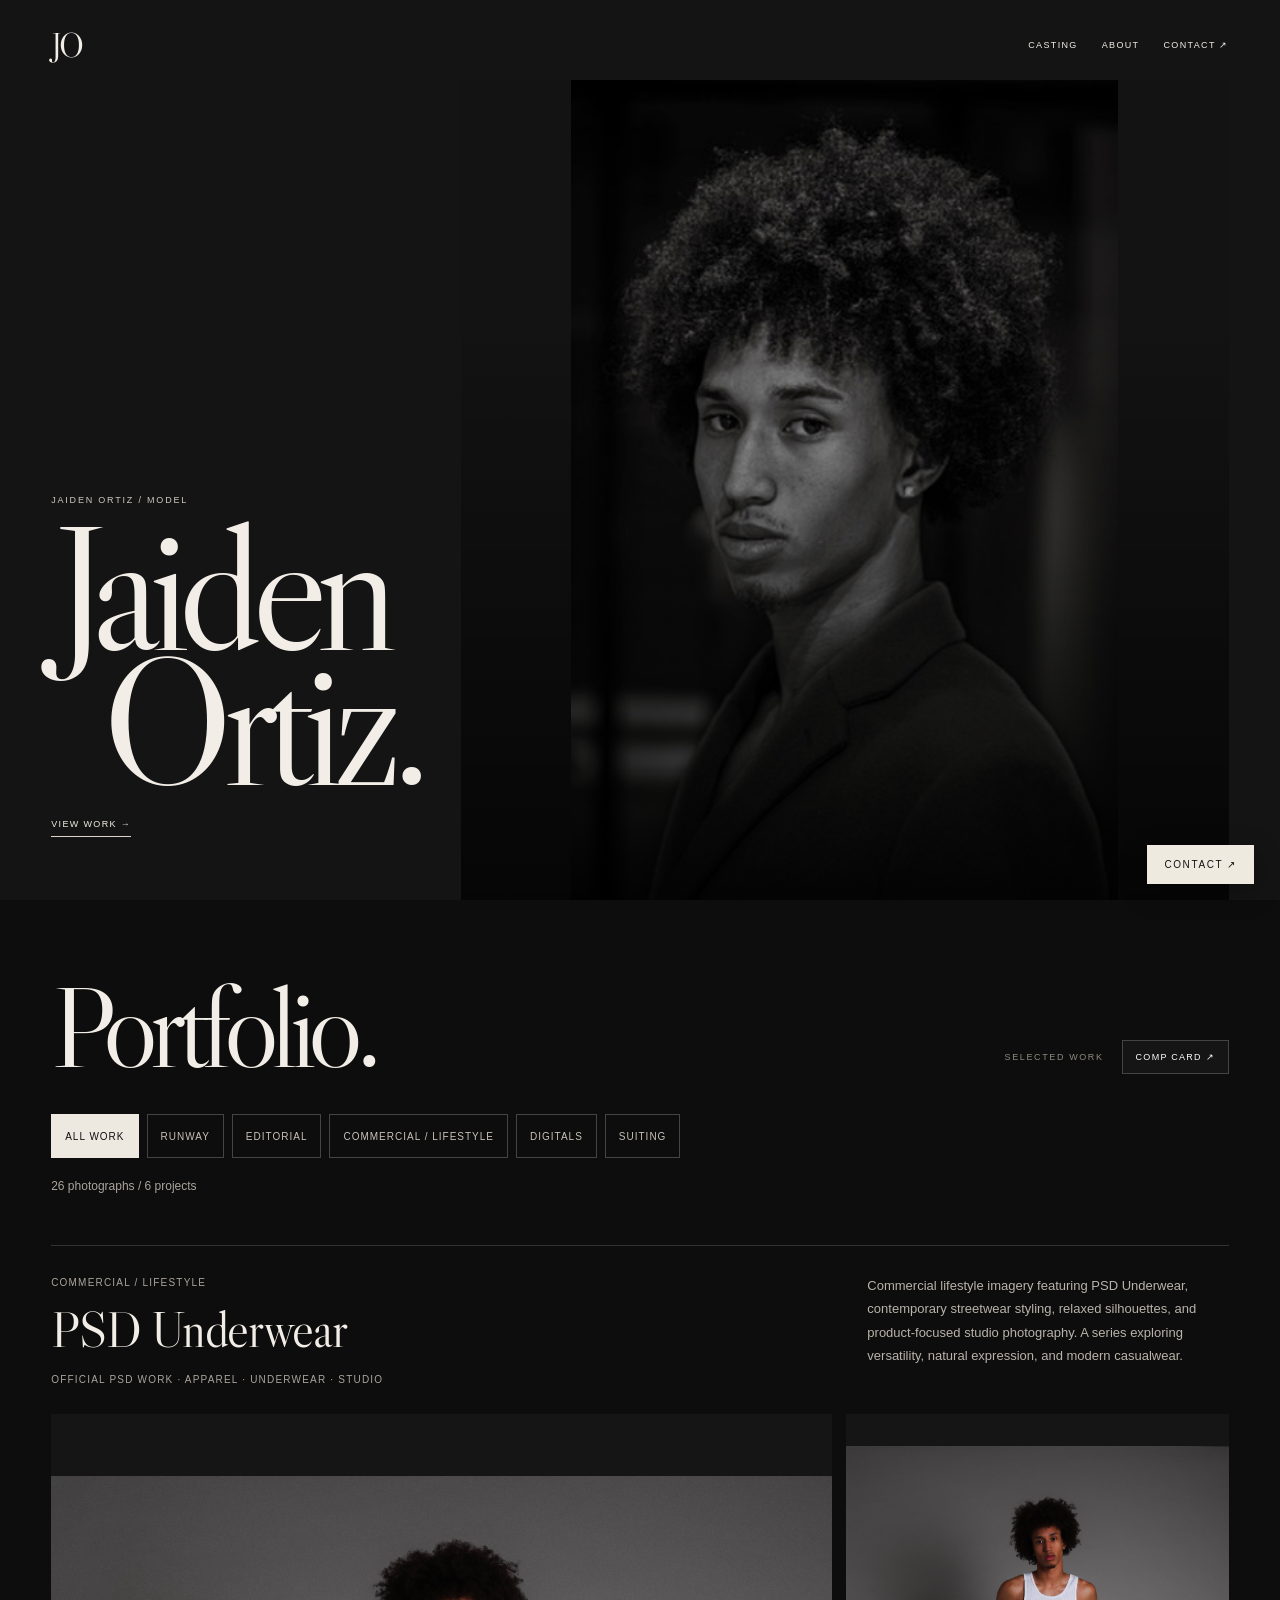
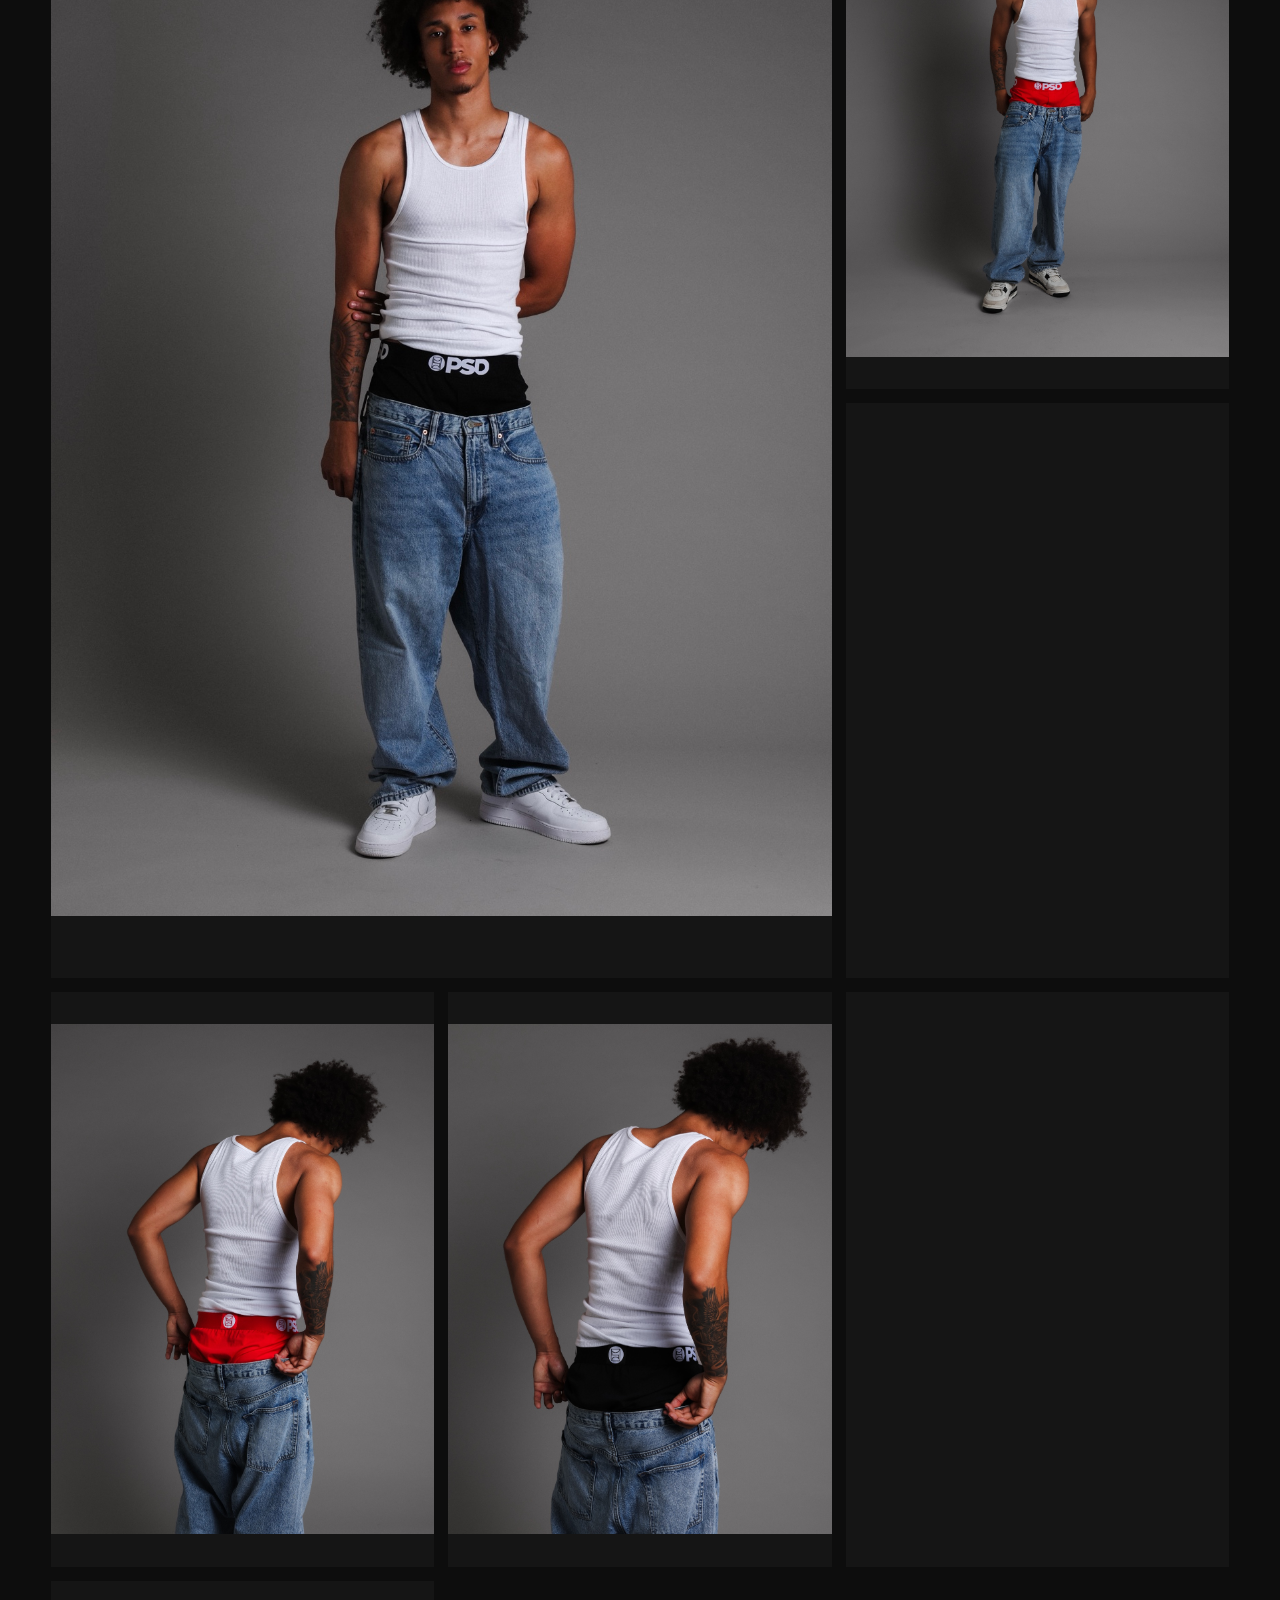
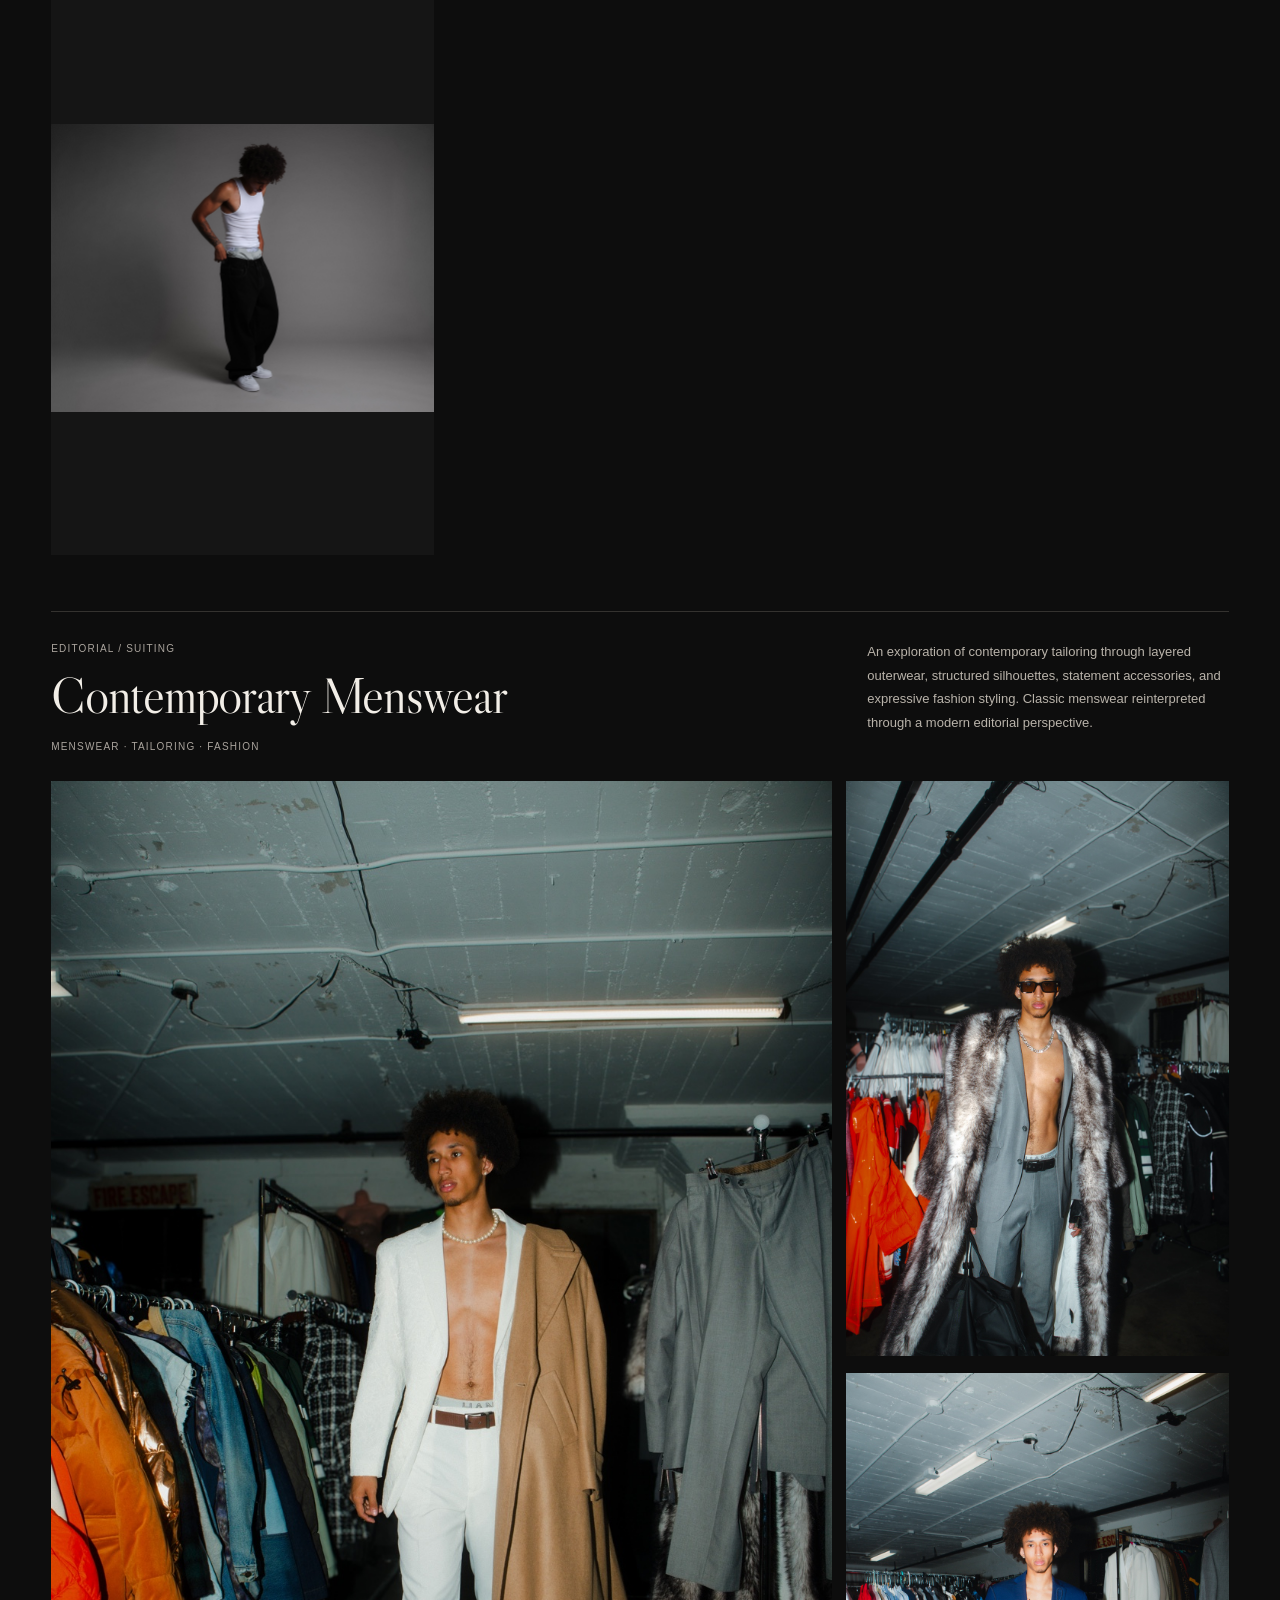
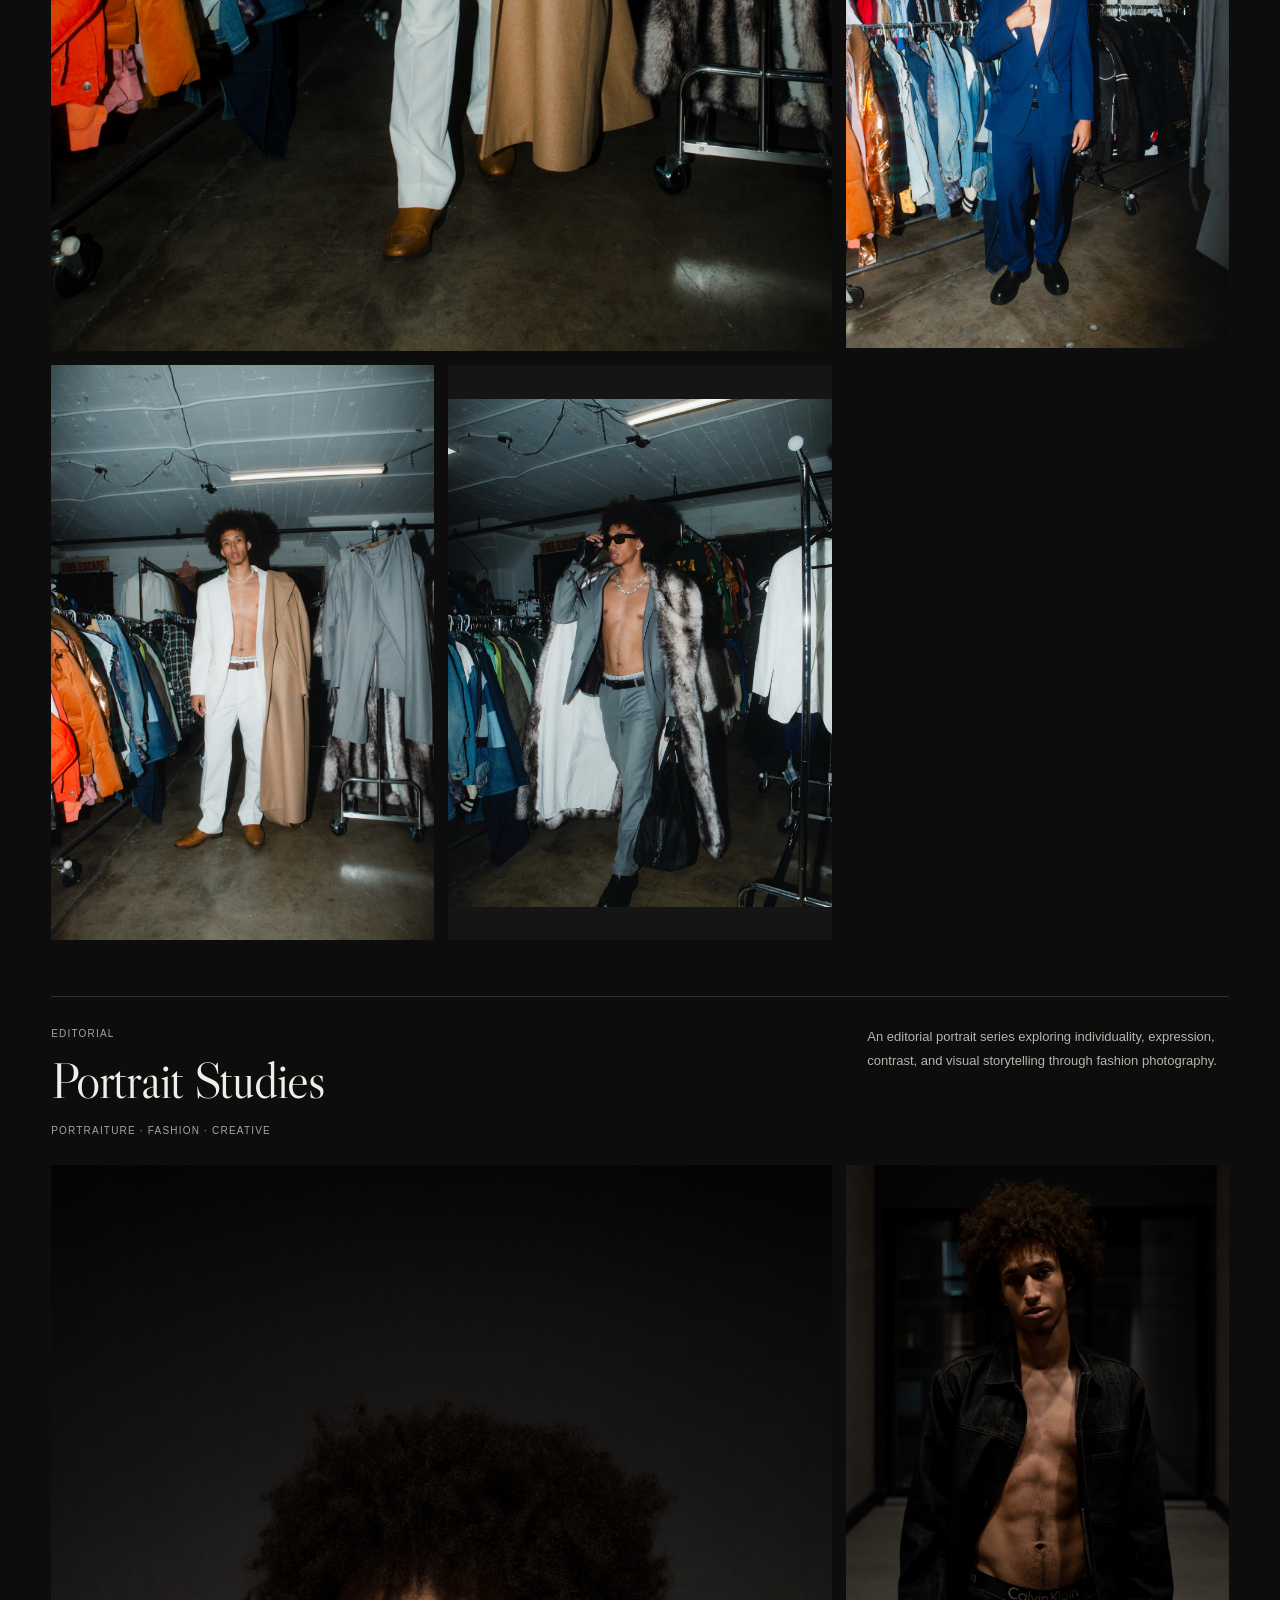
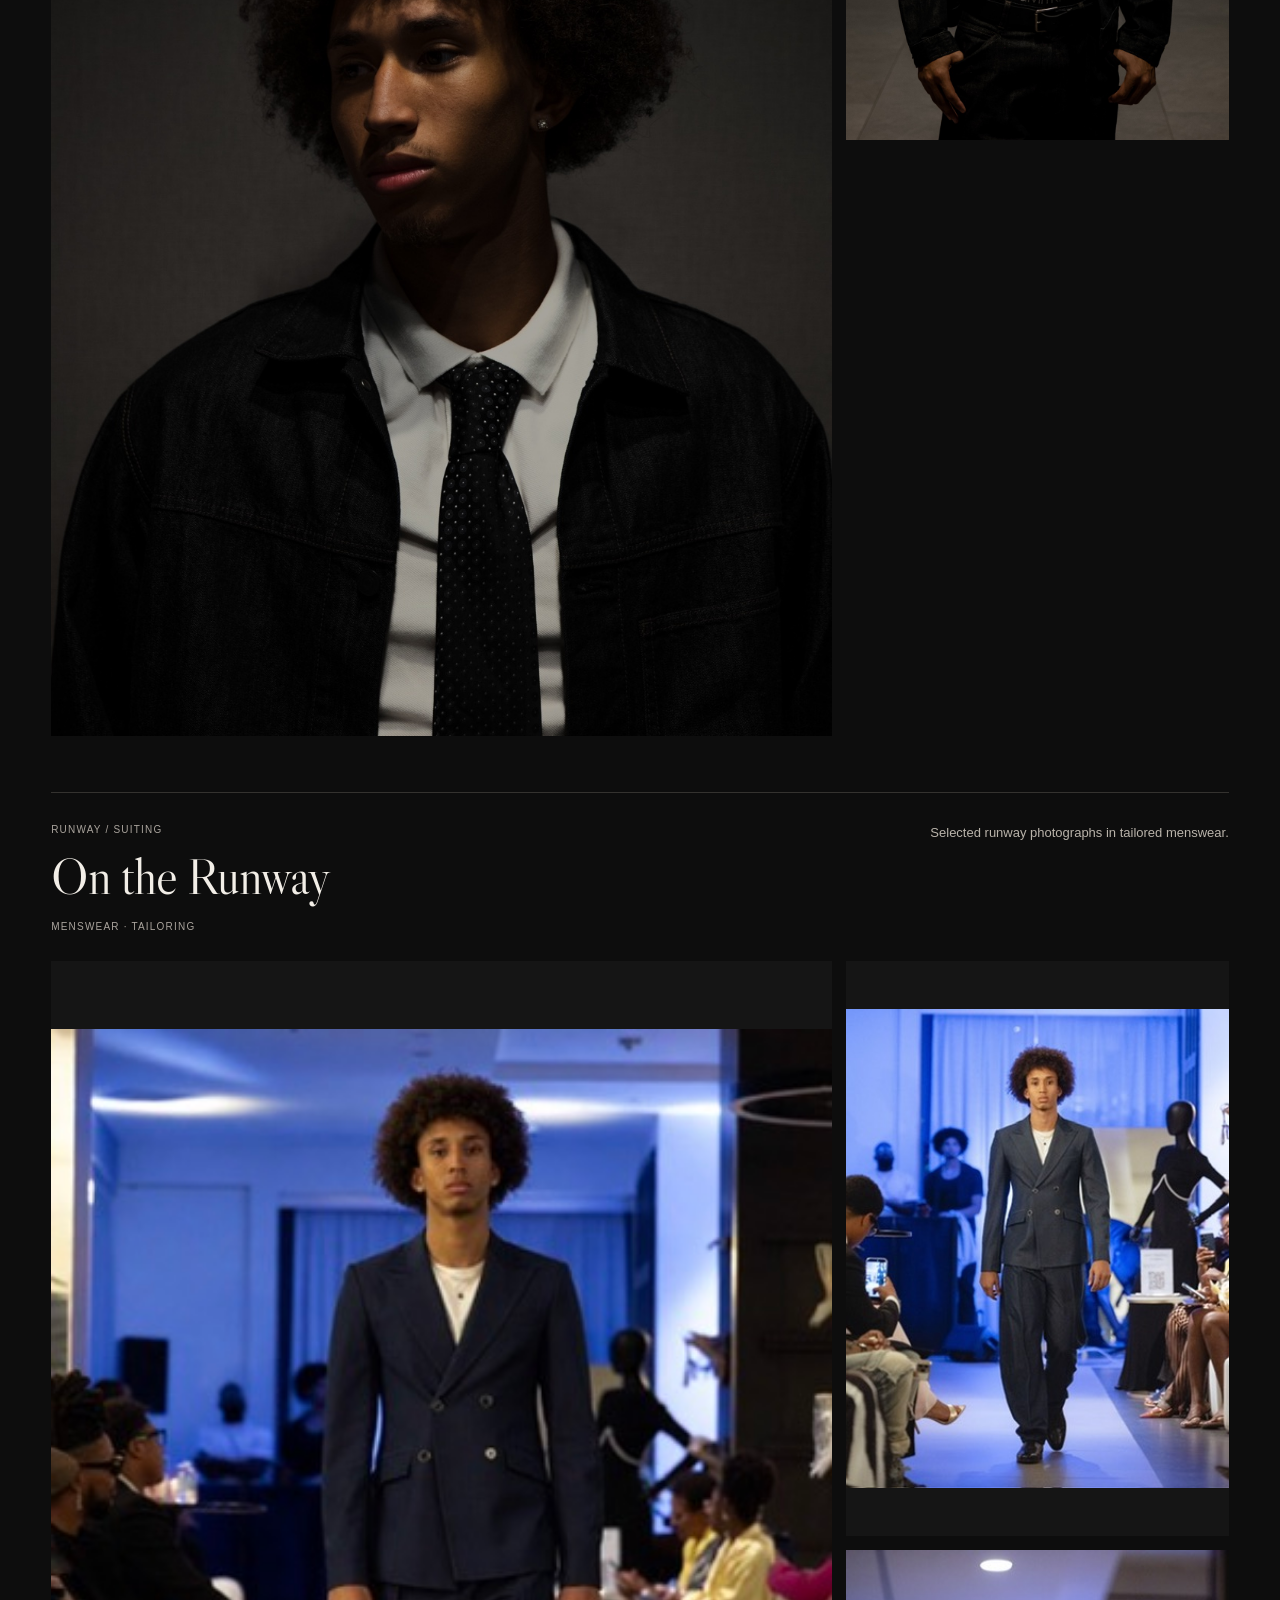
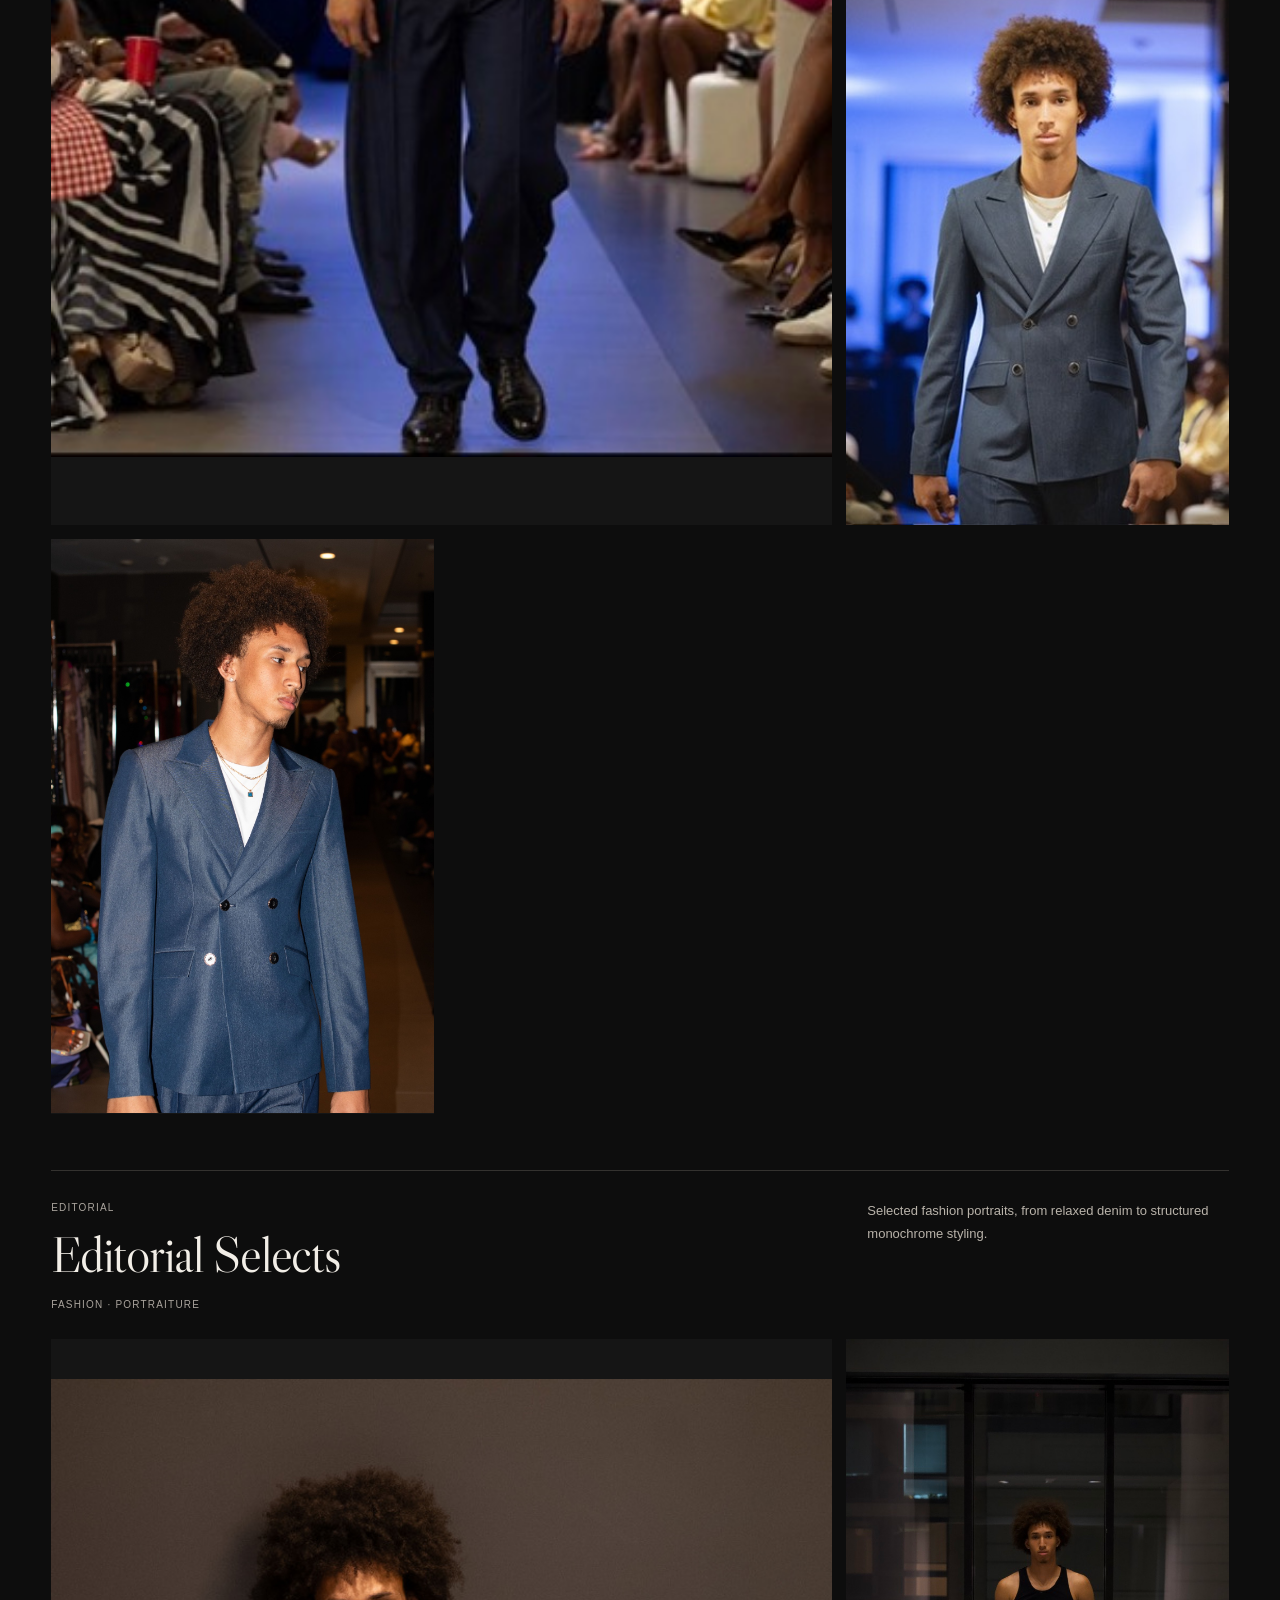
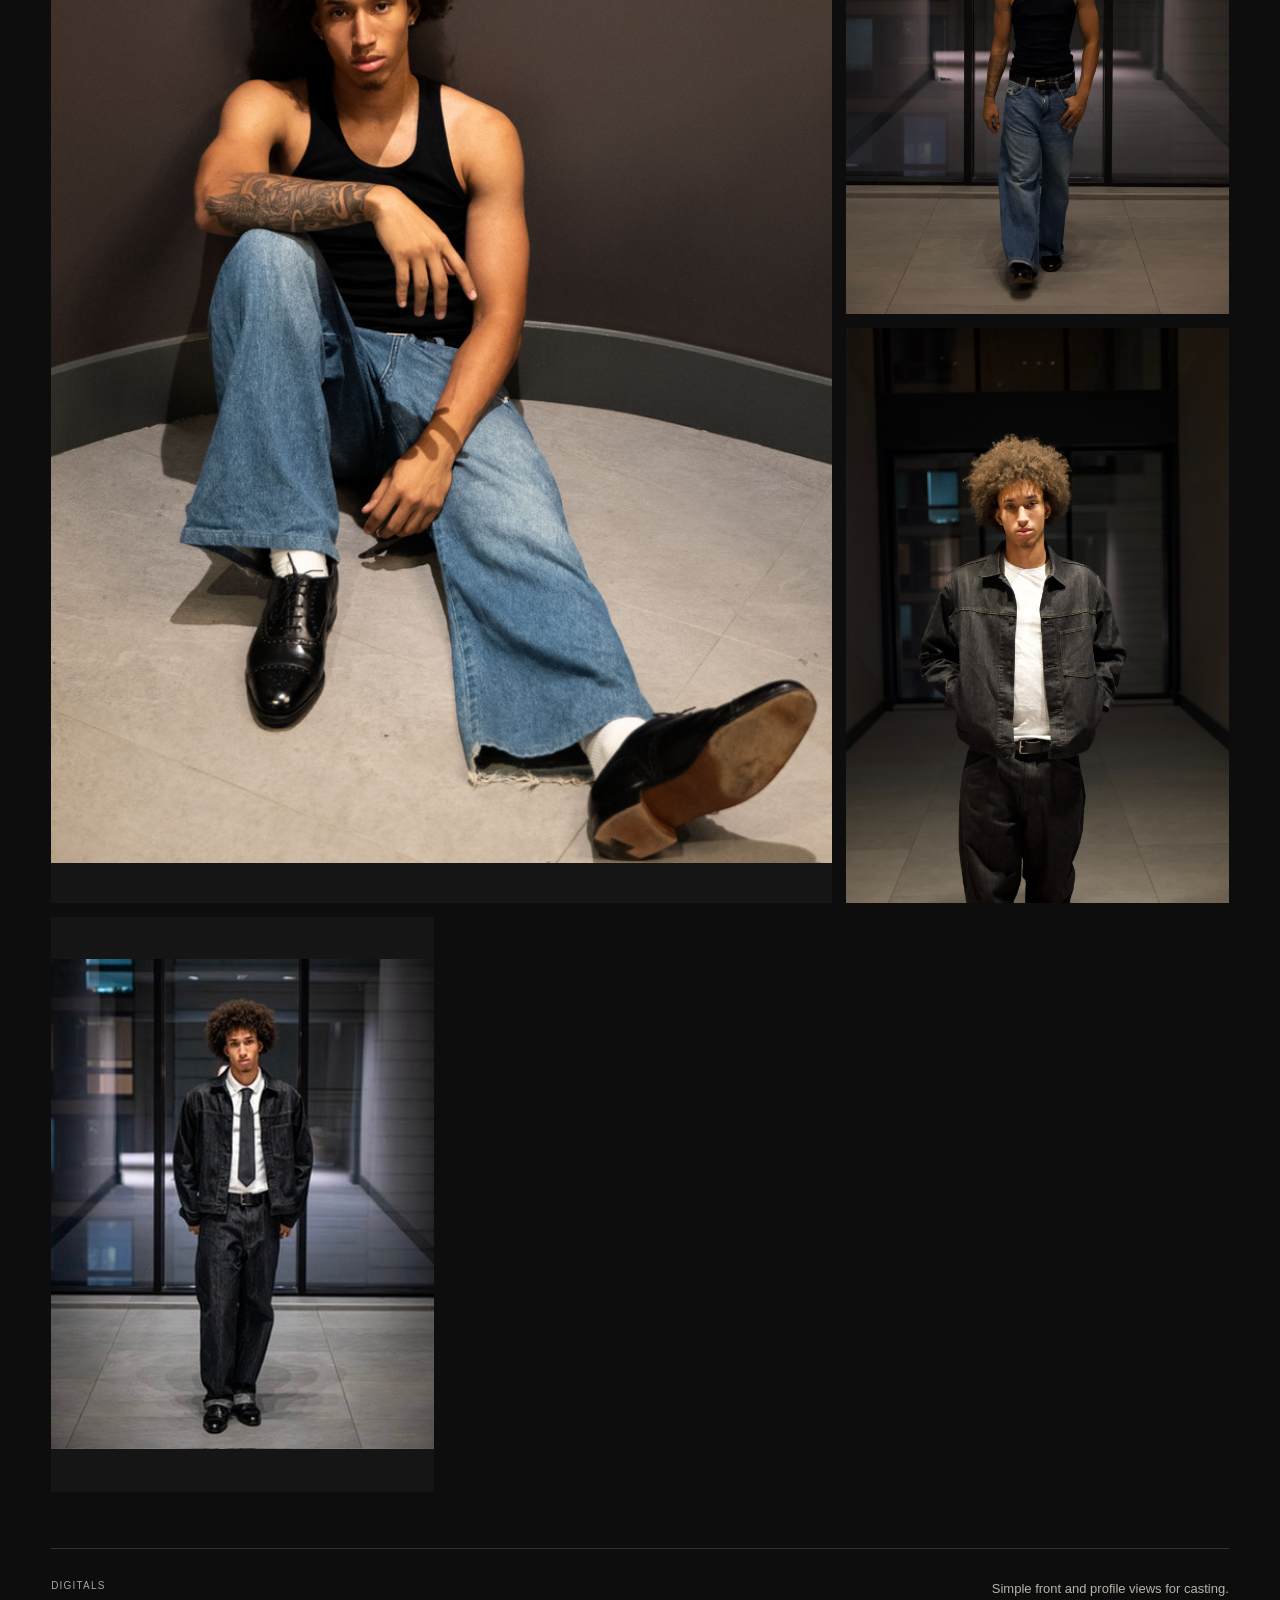
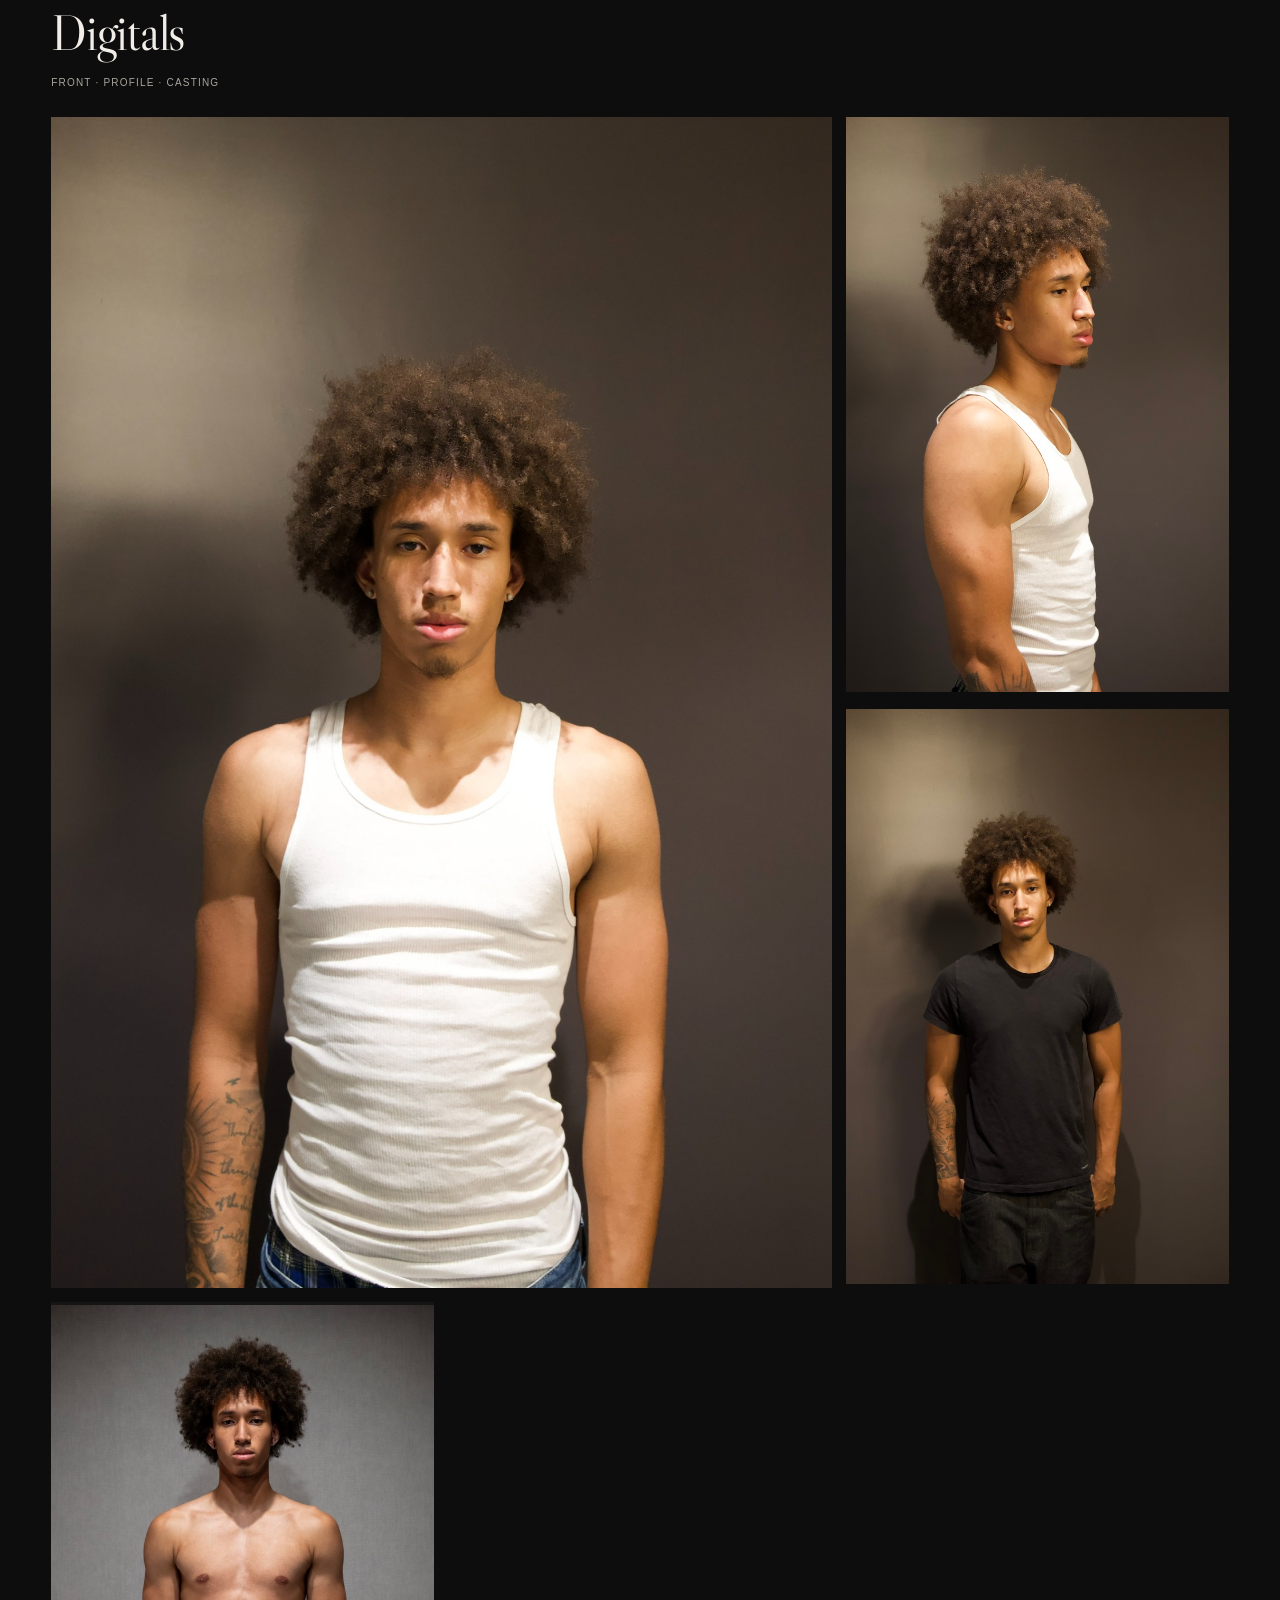
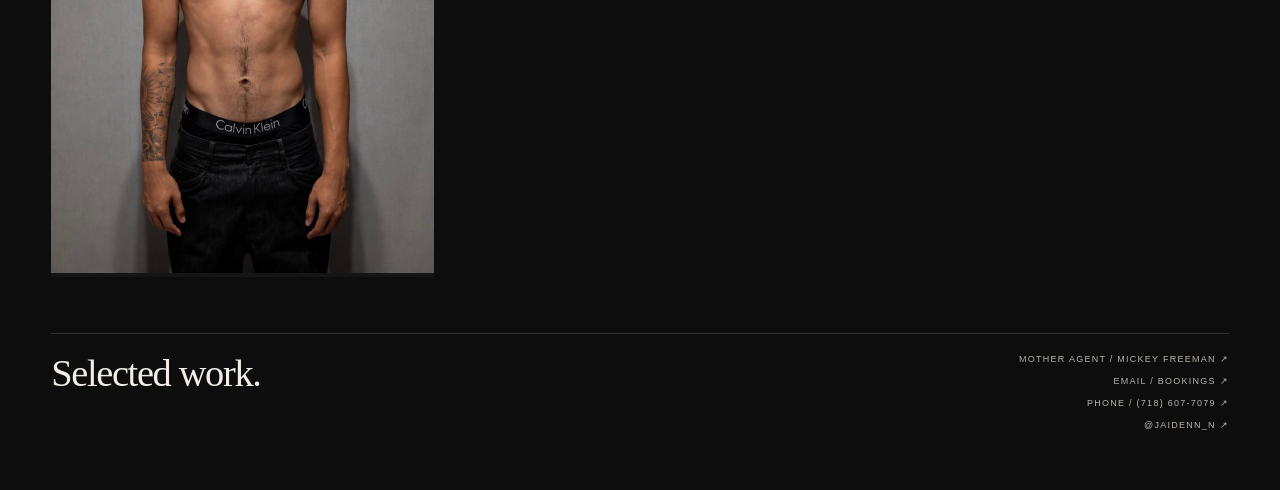
==== commit 93d5e8d5: "Publish complete portfolio galleries with 14 original photographs" ====
--- a/index.html
+++ b/index.html
@@ -60,6 +60,7 @@
 @media(max-width:700px){.quick-contact{padding:12px 14px;font-size:9px}}
 .portfolio-filters{display:flex;flex-wrap:wrap;gap:8px;margin:0 0 25px}.portfolio-filters button{background:transparent;border:1px solid #444;color:#c8c2ba;padding:11px 13px;font-size:9px;letter-spacing:.1em;cursor:pointer}.portfolio-filters button.active,.portfolio-filters button:hover{background:#eee9e0;color:#111;border-color:#eee9e0}.project-notes{display:grid;grid-template-columns:repeat(3,1fr);gap:12px;margin-bottom:30px}.project-notes article{border-top:1px solid #666;padding:16px 4px 12px}.project-notes span{font-size:9px;letter-spacing:.16em;color:#a49d93}.project-notes h3{font:normal 29px Caslon,Georgia,serif;margin:12px 0}.project-notes p{font-size:12px;line-height:1.6;color:#aaa49d;max-width:38ch}.project-notes article[hidden]{display:none}@media(max-width:700px){.project-notes{grid-template-columns:1fr}.portfolio-filters button{font-size:8px;padding:9px}}
 .portfolio-intro{font-size:12px;color:#aaa49d;line-height:1.7;margin:0 0 25px}.gallery[hidden]{display:none}</style>
+<link rel="stylesheet" href="/portfolio.css">
 </head>
 <body>
 <a class="quick-contact" href="/contact/" aria-label="Open contact options: phone, email, Instagram">CONTACT ↗</a>
@@ -72,14 +73,12 @@
   <div class="portfolio-head">
     <h2 class="portfolio-title">Portfolio.</h2>
     <div class="portfolio-meta">
-      <span class="portfolio-count">12 EXISTING SELECTS</span>
+      <span class="portfolio-count">SELECTED WORK</span>
       <a class="back-card" href="/casting/">COMP CARD ↗</a>
     </div>
   </div>
 
-  <div class="portfolio-filters" role="group" aria-label="Filter portfolio"><button class="active" data-filter="all">ALL WORK</button><button data-filter="runway">RUNWAY</button><button data-filter="editorial">EDITORIAL</button><button data-filter="commercial">COMMERCIAL / LIFESTYLE</button><button data-filter="digitals">DIGITALS</button><button data-filter="suiting">SUITING</button></div><p class="portfolio-intro">Selected photographs and ongoing projects. Explore by discipline; additional project photographs are being prepared.</p><div class="project-notes"><article data-category="commercial"><span>COMMERCIAL / LIFESTYLE</span><h3>PSD Underwear</h3><p>Studio lifestyle and apparel imagery featuring denim, layered basics, and PSD underwear. Seven original photographs selected for this project.</p></article><article data-category="editorial suiting"><span>EDITORIAL / SUITING</span><h3>Contemporary Menswear</h3><p>Expressive tailoring, layered outerwear, and statement accessories photographed in a wardrobe studio. Designer credit pending.</p></article><article data-category="editorial"><span>EDITORIAL</span><h3>Portrait Studies</h3><p>Low-key portraiture, directional lighting, and contemporary fashion styling.</p></article></div><div class="gallery">
-    <button data-gallery-index="0" aria-label="Open portfolio image 1"><img loading="lazy" src="/casting/assets/portfolio-01.jpg" alt="Jaiden Ortiz portfolio image 1"></button><button data-gallery-index="1" aria-label="Open portfolio image 2"><img loading="lazy" src="/casting/assets/portfolio-08.jpg" alt="Jaiden Ortiz portfolio image 2"></button><button data-gallery-index="2" aria-label="Open portfolio image 3"><img loading="lazy" src="/casting/assets/portfolio-09.jpg" alt="Jaiden Ortiz portfolio image 3"></button><button data-gallery-index="3" aria-label="Open portfolio image 4"><img loading="lazy" src="/casting/assets/portfolio-13.jpg" alt="Jaiden Ortiz portfolio image 4"></button><button data-gallery-index="4" aria-label="Open portfolio image 5"><img loading="lazy" src="/casting/assets/portfolio-03.jpg" alt="Jaiden Ortiz portfolio image 5"></button><button data-gallery-index="5" aria-label="Open portfolio image 6"><img loading="lazy" src="/casting/assets/portfolio-04.jpg" alt="Jaiden Ortiz portfolio image 6"></button><button data-gallery-index="6" aria-label="Open portfolio image 7"><img loading="lazy" src="/casting/assets/portfolio-12.jpg" alt="Jaiden Ortiz portfolio image 7"></button><button data-gallery-index="7" aria-label="Open portfolio image 8"><img loading="lazy" src="/casting/assets/portfolio-11.jpg" alt="Jaiden Ortiz portfolio image 8"></button><button data-gallery-index="8" aria-label="Open portfolio image 9"><img loading="lazy" src="/casting/assets/portfolio-02.jpg" alt="Jaiden Ortiz portfolio image 9"></button><button data-gallery-index="9" aria-label="Open portfolio image 10"><img loading="lazy" src="/casting/assets/portfolio-05.jpg" alt="Jaiden Ortiz portfolio image 10"></button><button data-gallery-index="10" aria-label="Open portfolio image 11"><img loading="lazy" src="/casting/assets/portfolio-07.jpg" alt="Jaiden Ortiz portfolio image 11"></button><button data-gallery-index="11" aria-label="Open portfolio image 12"><img loading="lazy" src="/casting/assets/portfolio-06.jpg" alt="Jaiden Ortiz portfolio image 12"></button>
-  </div>
+<div class="portfolio-filters" role="group" aria-label="Filter portfolio"><button type="button" data-filter="all" aria-pressed="true" class="active">All Work</button><button type="button" data-filter="runway" aria-pressed="false" class="">Runway</button><button type="button" data-filter="editorial" aria-pressed="false" class="">Editorial</button><button type="button" data-filter="commercial" aria-pressed="false" class="">Commercial / Lifestyle</button><button type="button" data-filter="digitals" aria-pressed="false" class="">Digitals</button><button type="button" data-filter="suiting" aria-pressed="false" class="">Suiting</button></div><p id="portfolio-status" class="portfolio-intro" role="status">26 photographs / 6 projects</p><article class="portfolio-project" id="psd-underwear" data-category="commercial"><header class="project-heading"><div><p class="project-category">Commercial / Lifestyle</p><h3>PSD Underwear</h3><p class="project-tags">Official PSD work · Apparel · Underwear · Studio</p></div><p class="project-description">Commercial lifestyle imagery featuring PSD Underwear, contemporary streetwear styling, relaxed silhouettes, and product-focused studio photography. A series exploring versatility, natural expression, and modern casualwear.</p></header><div class="project-gallery"><button type="button" data-image="0" aria-label="Open PSD Underwear photograph 1"><img loading="lazy" decoding="async" src="/media/portfolio/psd-underwear/photo-02.jpg" alt="Jaiden Ortiz — full-length studio photograph in white tank, denim and black PSD underwear"></button><button type="button" data-image="1" aria-label="Open PSD Underwear photograph 2"><img loading="lazy" decoding="async" src="/media/portfolio/psd-underwear/photo-01.jpg" alt="Jaiden Ortiz — full-length studio photograph in denim and red PSD underwear"></button><button type="button" data-image="2" aria-label="Open PSD Underwear photograph 3"><img loading="lazy" decoding="async" src="/media/portfolio/psd-underwear/photo-04.jpg" alt="Jaiden Ortiz — black T-shirt and relaxed denim styling"></button><button type="button" data-image="3" aria-label="Open PSD Underwear photograph 4"><img loading="lazy" decoding="async" src="/media/portfolio/psd-underwear/photo-03.jpg" alt="Jaiden Ortiz — rear view of red PSD underwear and denim"></button><button type="button" data-image="4" aria-label="Open PSD Underwear photograph 5"><img loading="lazy" decoding="async" src="/media/portfolio/psd-underwear/photo-05.jpg" alt="Jaiden Ortiz — rear view of black PSD underwear and denim"></button><button type="button" data-image="5" aria-label="Open PSD Underwear photograph 6"><img loading="lazy" decoding="async" src="/media/portfolio/psd-underwear/photo-07.jpg" alt="Jaiden Ortiz — white tank and relaxed black trousers"></button><button type="button" data-image="6" aria-label="Open PSD Underwear photograph 7"><img loading="lazy" decoding="async" src="/media/portfolio/psd-underwear/photo-06.jpg" alt="Jaiden Ortiz — side pose in white tank and black trousers"></button></div></article><article class="portfolio-project" id="contemporary-menswear" data-category="editorial suiting"><header class="project-heading"><div><p class="project-category">Editorial / Suiting</p><h3>Contemporary Menswear</h3><p class="project-tags">Menswear · Tailoring · Fashion</p></div><p class="project-description">An exploration of contemporary tailoring through layered outerwear, structured silhouettes, statement accessories, and expressive fashion styling. Classic menswear reinterpreted through a modern editorial perspective.</p></header><div class="project-gallery"><button type="button" data-image="0" aria-label="Open Contemporary Menswear photograph 1"><img loading="lazy" decoding="async" src="/media/portfolio/contemporary-menswear/photo-08.jpg" alt="Jaiden Ortiz — white tailoring with a long camel coat"></button><button type="button" data-image="1" aria-label="Open Contemporary Menswear photograph 2"><img loading="lazy" decoding="async" src="/media/portfolio/contemporary-menswear/photo-09.jpg" alt="Jaiden Ortiz — layered grey tailoring, statement coat and sunglasses"></button><button type="button" data-image="2" aria-label="Open Contemporary Menswear photograph 3"><img loading="lazy" decoding="async" src="/media/portfolio/contemporary-menswear/photo-12.jpg" alt="Jaiden Ortiz — blue suit in a wardrobe studio"></button><button type="button" data-image="3" aria-label="Open Contemporary Menswear photograph 4"><img loading="lazy" decoding="async" src="/media/portfolio/contemporary-menswear/photo-10.jpg" alt="Jaiden Ortiz — white tailoring and camel coat, alternate pose"></button><button type="button" data-image="4" aria-label="Open Contemporary Menswear photograph 5"><img loading="lazy" decoding="async" src="/media/portfolio/contemporary-menswear/photo-11.jpg" alt="Jaiden Ortiz — grey tailoring and statement outerwear, alternate pose"></button></div></article><article class="portfolio-project" id="portrait-studies" data-category="editorial"><header class="project-heading"><div><p class="project-category">Editorial</p><h3>Portrait Studies</h3><p class="project-tags">Portraiture · Fashion · Creative</p></div><p class="project-description">An editorial portrait series exploring individuality, expression, contrast, and visual storytelling through fashion photography.</p></header><div class="project-gallery"><button type="button" data-image="0" aria-label="Open Portrait Studies photograph 1"><img loading="lazy" decoding="async" src="/media/portfolio/portrait-studies/photo-13.jpg" alt="Jaiden Ortiz — low-key portrait in black shirt and tie"></button><button type="button" data-image="1" aria-label="Open Portrait Studies photograph 2"><img loading="lazy" decoding="async" src="/media/portfolio/portrait-studies/photo-14.jpg" alt="Jaiden Ortiz — low-key portrait in an open black jacket"></button></div></article><article class="portfolio-project" id="runway" data-category="runway suiting"><header class="project-heading"><div><p class="project-category">Runway / Suiting</p><h3>On the Runway</h3><p class="project-tags">Menswear · Tailoring</p></div><p class="project-description">Selected runway photographs in tailored menswear.</p></header><div class="project-gallery"><button type="button" data-image="0" aria-label="Open On the Runway photograph 1"><img loading="lazy" decoding="async" src="/casting/assets/portfolio-04.jpg" alt="Jaiden Ortiz — walking the runway in a dark tailored suit"></button><button type="button" data-image="1" aria-label="Open On the Runway photograph 2"><img loading="lazy" decoding="async" src="/casting/assets/portfolio-12.jpg" alt="Jaiden Ortiz — full-length runway walk"></button><button type="button" data-image="2" aria-label="Open On the Runway photograph 3"><img loading="lazy" decoding="async" src="/casting/assets/portfolio-11.jpg" alt="Jaiden Ortiz — runway portrait in a dark suit"></button><button type="button" data-image="3" aria-label="Open On the Runway photograph 4"><img loading="lazy" decoding="async" src="/casting/assets/portfolio-03.jpg" alt="Jaiden Ortiz — close-up from the runway series"></button></div></article><article class="portfolio-project" id="editorial-selects" data-category="editorial"><header class="project-heading"><div><p class="project-category">Editorial</p><h3>Editorial Selects</h3><p class="project-tags">Fashion · Portraiture</p></div><p class="project-description">Selected fashion portraits, from relaxed denim to structured monochrome styling.</p></header><div class="project-gallery"><button type="button" data-image="0" aria-label="Open Editorial Selects photograph 1"><img loading="lazy" decoding="async" src="/casting/assets/portfolio-01.jpg" alt="Jaiden Ortiz — seated editorial portrait in a black tank and denim"></button><button type="button" data-image="1" aria-label="Open Editorial Selects photograph 2"><img loading="lazy" decoding="async" src="/casting/assets/portfolio-08.jpg" alt="Jaiden Ortiz — full-length denim editorial"></button><button type="button" data-image="2" aria-label="Open Editorial Selects photograph 3"><img loading="lazy" decoding="async" src="/casting/assets/portfolio-09.jpg" alt="Jaiden Ortiz — black jacket and tie editorial portrait"></button><button type="button" data-image="3" aria-label="Open Editorial Selects photograph 4"><img loading="lazy" decoding="async" src="/casting/assets/portfolio-13.jpg" alt="Jaiden Ortiz — full-length monochrome editorial"></button></div></article><article class="portfolio-project" id="digitals" data-category="digitals"><header class="project-heading"><div><p class="project-category">Digitals</p><h3>Digitals</h3><p class="project-tags">Front · Profile · Casting</p></div><p class="project-description">Simple front and profile views for casting.</p></header><div class="project-gallery"><button type="button" data-image="0" aria-label="Open Digitals photograph 1"><img loading="lazy" decoding="async" src="/casting/assets/portfolio-05.jpg" alt="Jaiden Ortiz — front view in a white tank"></button><button type="button" data-image="1" aria-label="Open Digitals photograph 2"><img loading="lazy" decoding="async" src="/casting/assets/portfolio-07.jpg" alt="Jaiden Ortiz — profile view in a white tank"></button><button type="button" data-image="2" aria-label="Open Digitals photograph 3"><img loading="lazy" decoding="async" src="/casting/assets/portfolio-06.jpg" alt="Jaiden Ortiz — front view in a black T-shirt"></button><button type="button" data-image="3" aria-label="Open Digitals photograph 4"><img loading="lazy" decoding="async" src="/casting/assets/portfolio-02.jpg" alt="Jaiden Ortiz — shirtless front view"></button></div></article>
   <div class="portfolio-foot">
     <div class="portfolio-foot-left">Selected work.</div>
     <div class="portfolio-foot-links">
@@ -90,59 +89,11 @@
     </div>
   </div>
 </section>
-<div class="lightbox" id="lightbox" aria-hidden="true">
-  <button class="lb-close" aria-label="Close image">×</button>
-  <button class="lb-prev" aria-label="Previous image">‹</button>
-  <img id="lbImg" alt="Jaiden Ortiz portfolio image">
-  <button class="lb-next" aria-label="Next image">›</button>
-  <div class="lb-count" id="lbCount"></div>
-</div>
-<script>
-document.querySelectorAll('[data-filter]').forEach(button=>button.addEventListener('click',()=>{const selected=button.dataset.filter;document.querySelectorAll('[data-filter]').forEach(b=>b.classList.toggle('active',b===button));document.querySelectorAll('.project-notes article').forEach(card=>{card.hidden=selected!=='all'&&!card.dataset.category.split(' ').includes(selected)});document.querySelector('.gallery').hidden=false;document.querySelector('.portfolio-count').textContent='12 EXISTING SELECTS';}));
-const galleryFiles=[...document.querySelectorAll('[data-gallery-index] img')].map(i=>i.src);
-const lightbox=document.getElementById('lightbox');
-const lbImg=document.getElementById('lbImg');
-const lbCount=document.getElementById('lbCount');
-let gi=0,lsx=0,lsy=0;
-
-function preloadAround(){
-  [-1,1].forEach(d=>{const im=new Image();im.src=galleryFiles[(gi+d+galleryFiles.length)%galleryFiles.length];});
-}
-function showGallery(i){
-  gi=(i+galleryFiles.length)%galleryFiles.length;
-  lbImg.src=galleryFiles[gi];
-  lbCount.textContent=`${gi+1} / ${galleryFiles.length}`;
-  preloadAround();
-}
-function openGallery(i){
-  showGallery(i);
-  lightbox.classList.add('open');
-  lightbox.setAttribute('aria-hidden','false');
-  document.body.style.overflow='hidden';
-}
-function closeGallery(){
-  lightbox.classList.remove('open');
-  lightbox.setAttribute('aria-hidden','true');
-  document.body.style.overflow='auto';
-}
-document.querySelectorAll('[data-gallery-index]').forEach(b=>b.addEventListener('click',()=>openGallery(Number(b.dataset.galleryIndex))));
-document.querySelector('.lb-close').addEventListener('click',closeGallery);
-document.querySelector('.lb-prev').addEventListener('click',()=>showGallery(gi-1));
-document.querySelector('.lb-next').addEventListener('click',()=>showGallery(gi+1));
-lightbox.addEventListener('click',e=>{if(e.target===lightbox)closeGallery();});
-lightbox.addEventListener('pointerdown',e=>{lsx=e.clientX;lsy=e.clientY;},{passive:true});
-lightbox.addEventListener('pointerup',e=>{
-  if(e.target.closest('button')) return;
-  const dx=e.clientX-lsx,dy=e.clientY-lsy;
-  if(Math.abs(dx)>45&&Math.abs(dx)>Math.abs(dy))showGallery(gi+(dx<0?1:-1));
-},{passive:true});
-document.addEventListener('keydown',e=>{
-  if(!lightbox.classList.contains('open'))return;
-  if(e.key==='Escape')closeGallery();
-  if(e.key==='ArrowLeft')showGallery(gi-1);
-  if(e.key==='ArrowRight')showGallery(gi+1);
-});
-
-</script>
+<dialog class="project-lightbox" id="project-lightbox" aria-label="Portfolio image viewer">
+<div class="viewer-top"><span id="viewer-title"></span><button type="button" class="viewer-close" aria-label="Close image">×</button></div>
+<img id="viewer-image" alt="">
+<div class="viewer-bottom"><button type="button" class="viewer-prev" aria-label="Previous image">←</button><span id="viewer-count" aria-live="polite"></span><button type="button" class="viewer-next" aria-label="Next image">→</button></div>
+</dialog>
+<script src="/portfolio.js" defer></script>
 </body>
-</html>+</html>
--- a/portfolio.css
+++ b/portfolio.css
@@ -0,0 +1 @@
+#portfolio{padding:80px 4vw 60px;overflow:visible}.portfolio-head{margin-bottom:40px}.portfolio-filters{gap:8px;margin-bottom:18px}.portfolio-filters button{min-height:44px;font-size:10px;text-transform:uppercase}.portfolio-intro{margin-bottom:48px}.portfolio-project{padding:28px 0 56px;border-top:1px solid #34322f}.portfolio-project[hidden]{display:none}.project-heading{display:grid;grid-template-columns:1fr 1fr;gap:30px;align-items:start;margin-bottom:26px}.project-category,.project-tags{font-size:10px;letter-spacing:.12em;color:#aaa49d;line-height:1.7;margin:0;text-transform:uppercase}.project-heading h3{font:400 clamp(34px,4vw,54px)/1.1 Caslon,Georgia,serif;letter-spacing:-.025em;margin:10px 0 14px}.project-description{max-width:50ch;font-size:13px;line-height:1.8;color:#b9b3aa;margin:0;justify-self:end}.project-gallery{display:grid;grid-template-columns:repeat(3,minmax(0,1fr));gap:14px}.project-gallery button{padding:0;border:0;background:#151515;cursor:zoom-in;aspect-ratio:2/3;overflow:hidden}.project-gallery img{display:block;width:100%;height:100%;object-fit:contain;transition:opacity .25s}.project-gallery button:hover img{opacity:.85}.project-gallery button:first-child{grid-row:span 2;grid-column:span 2;aspect-ratio:auto}.project-gallery button:focus-visible,.portfolio-filters button:focus-visible{outline:2px solid #f2eee7;outline-offset:4px}.project-lightbox{position:fixed;inset:0;width:100vw;height:100dvh;max-width:none;max-height:none;border:0;margin:0;padding:16px 24px;background:#080808;color:#f2eee7;overflow:hidden}.project-lightbox[open]{display:grid;grid-template-rows:52px minmax(0,1fr) 60px;gap:12px}.project-lightbox::backdrop{background:#080808}.project-lightbox img{width:100%;height:100%;object-fit:contain;min-height:0;touch-action:pan-y;user-select:none}.viewer-top,.viewer-bottom{display:flex;align-items:center;justify-content:space-between;font-size:11px;letter-spacing:.1em}.project-lightbox button{border:1px solid #555;background:#141414;color:#fff;width:48px;height:44px;cursor:pointer;font-size:24px}.viewer-bottom{max-width:420px;width:100%;margin:auto}.viewer-close{font-size:28px!important}body:has(.project-lightbox[open]){overflow:hidden}.portfolio-foot{margin-top:0}@media(max-width:700px){#portfolio{padding:48px 16px}.portfolio-title{font-size:62px}.portfolio-head{gap:12px;margin-bottom:28px}.project-heading{grid-template-columns:1fr;gap:16px}.project-description{justify-self:start;font-size:12px}.portfolio-intro{margin-bottom:28px}.project-gallery{grid-template-columns:repeat(2,minmax(0,1fr));gap:8px}.project-gallery button:first-child{grid-row:auto;grid-column:span 2;aspect-ratio:2/3}.portfolio-project{padding-bottom:36px}.project-lightbox{padding:calc(8px + env(safe-area-inset-top)) 12px calc(8px + env(safe-area-inset-bottom))}.viewer-top{font-size:10px}.portfolio-filters button{font-size:9px}}
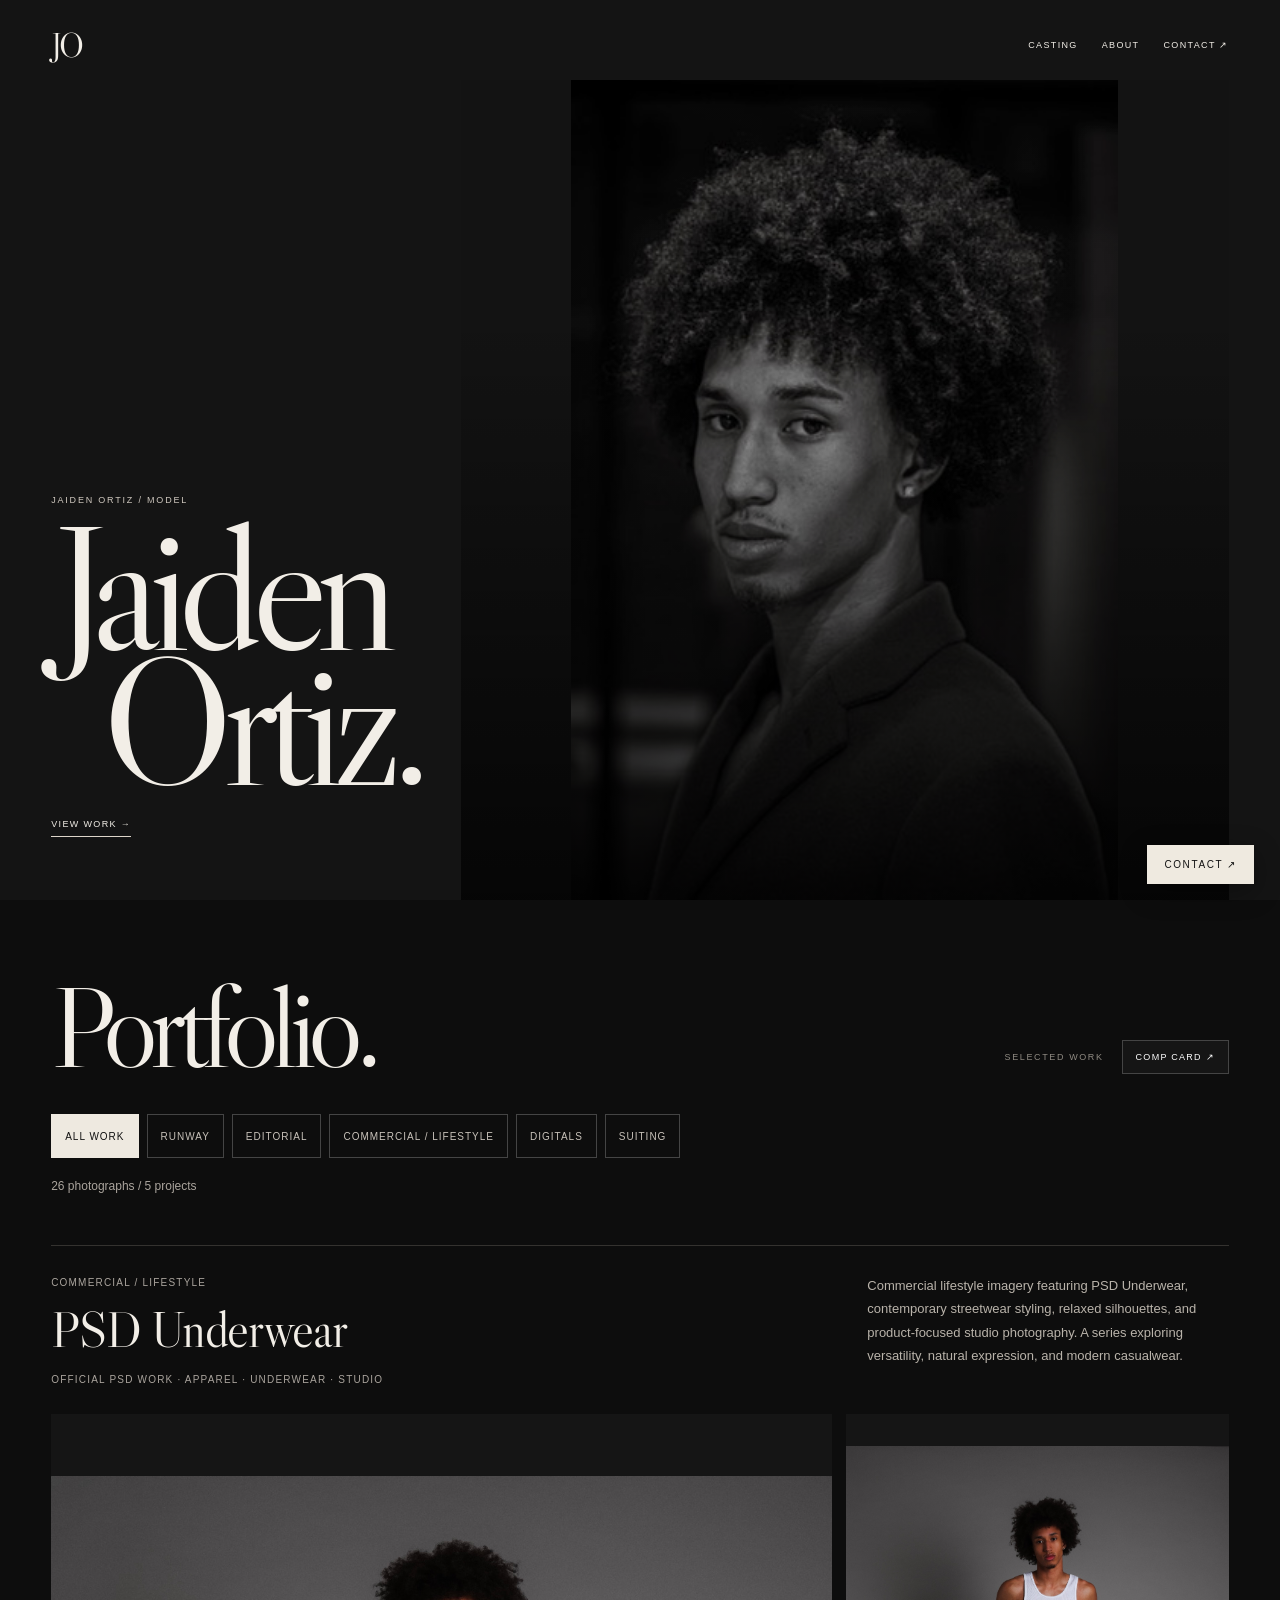
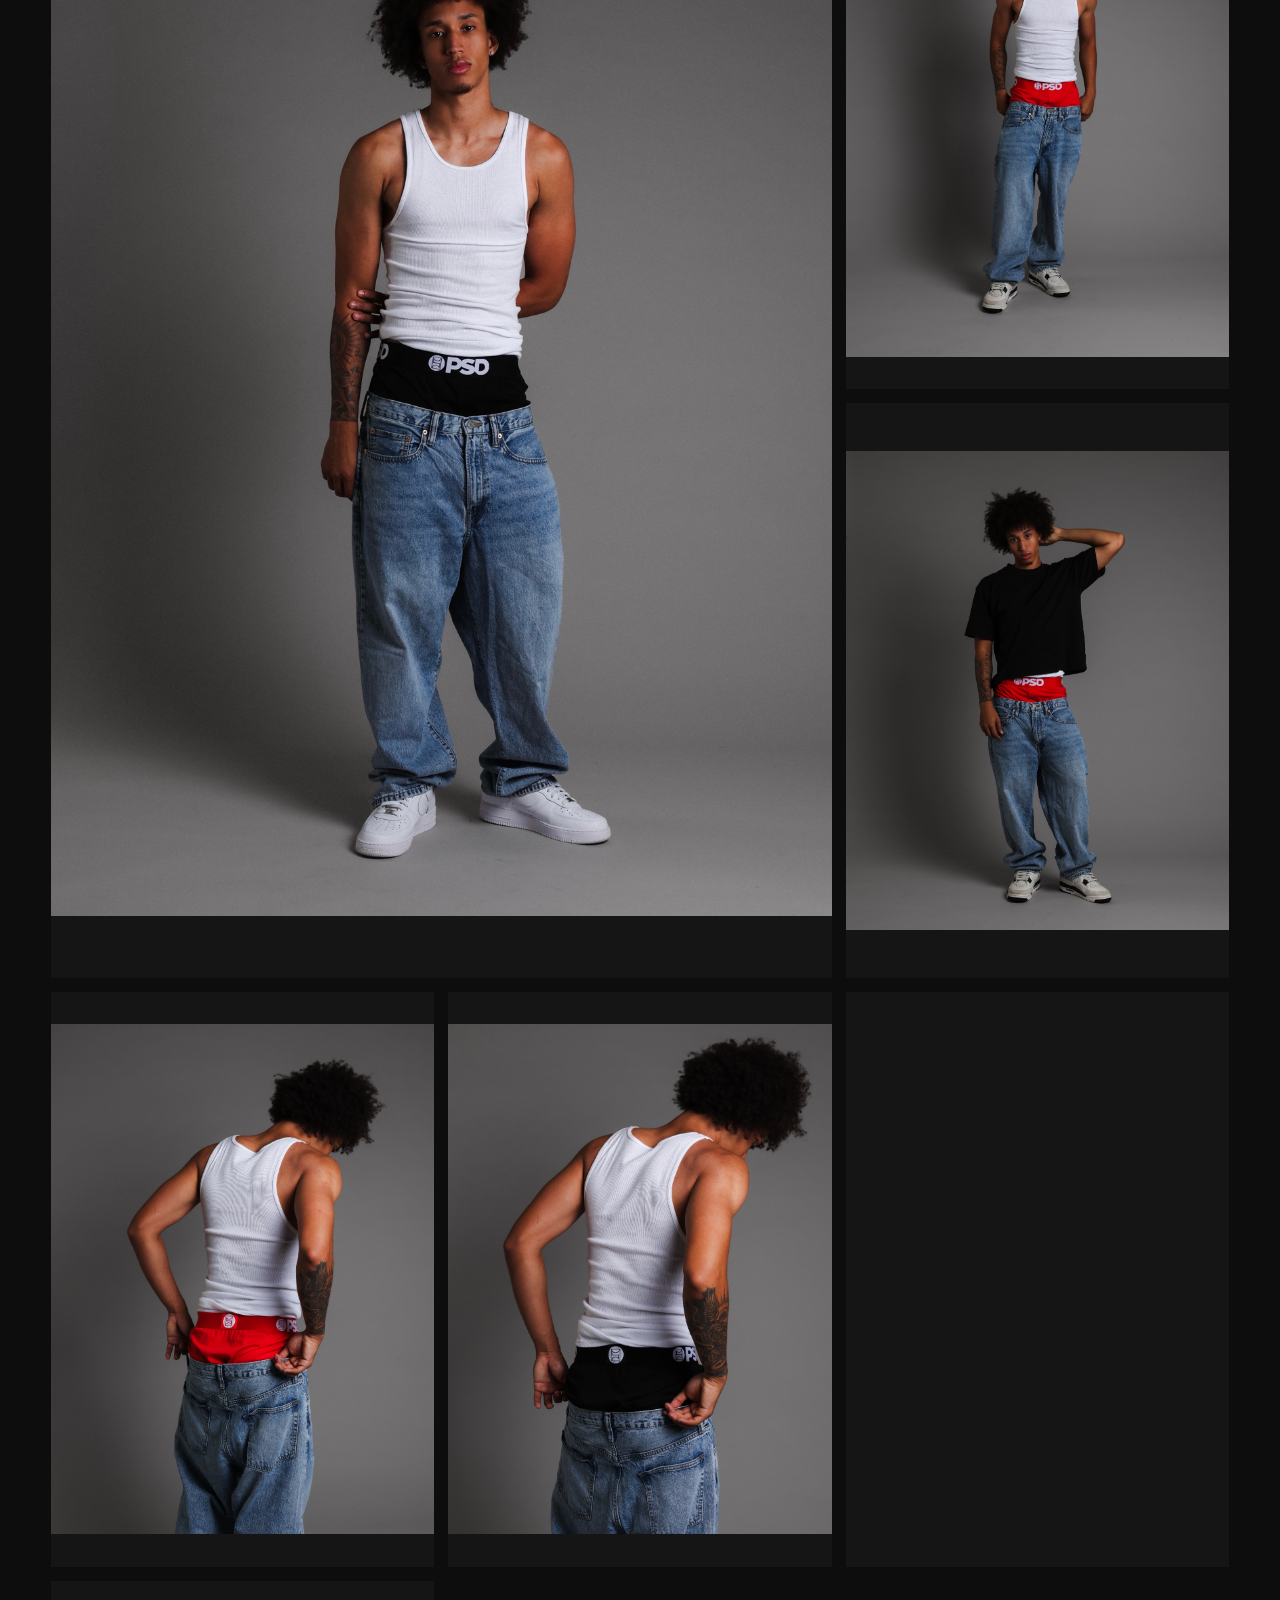
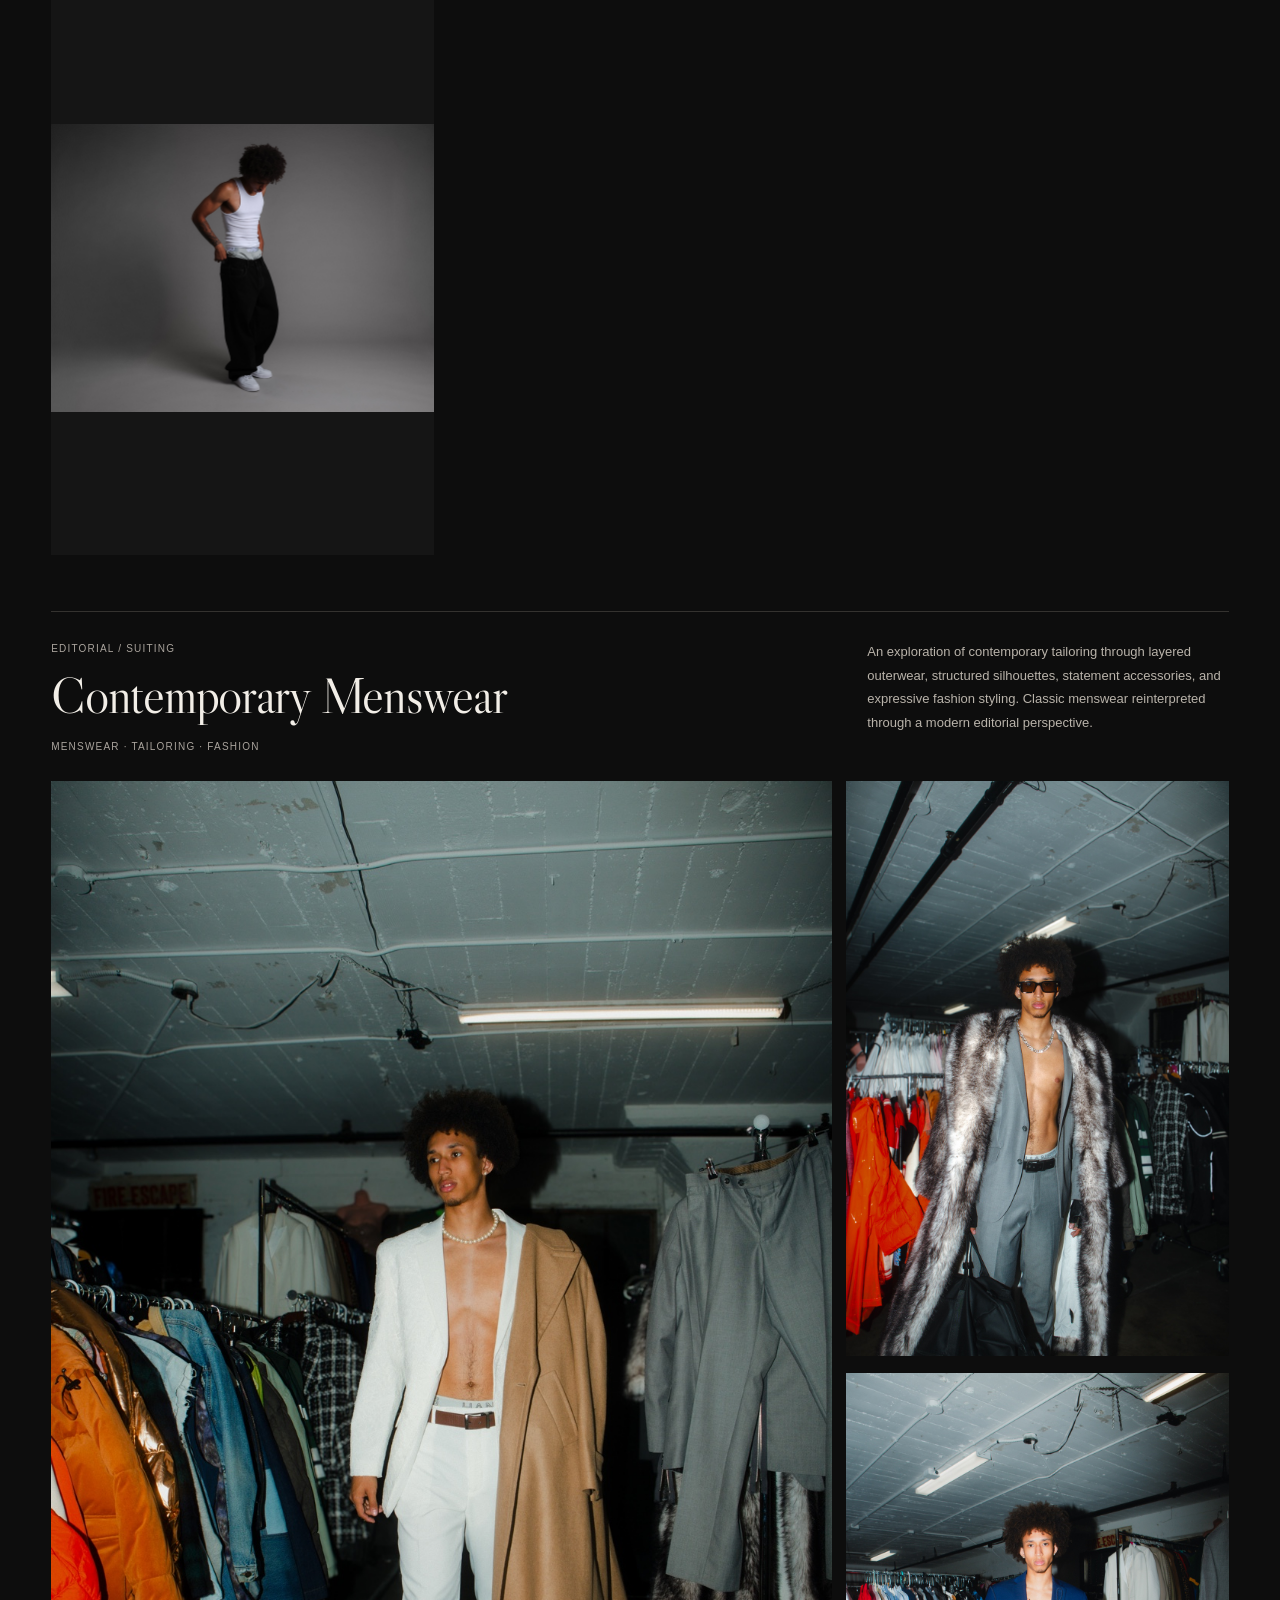
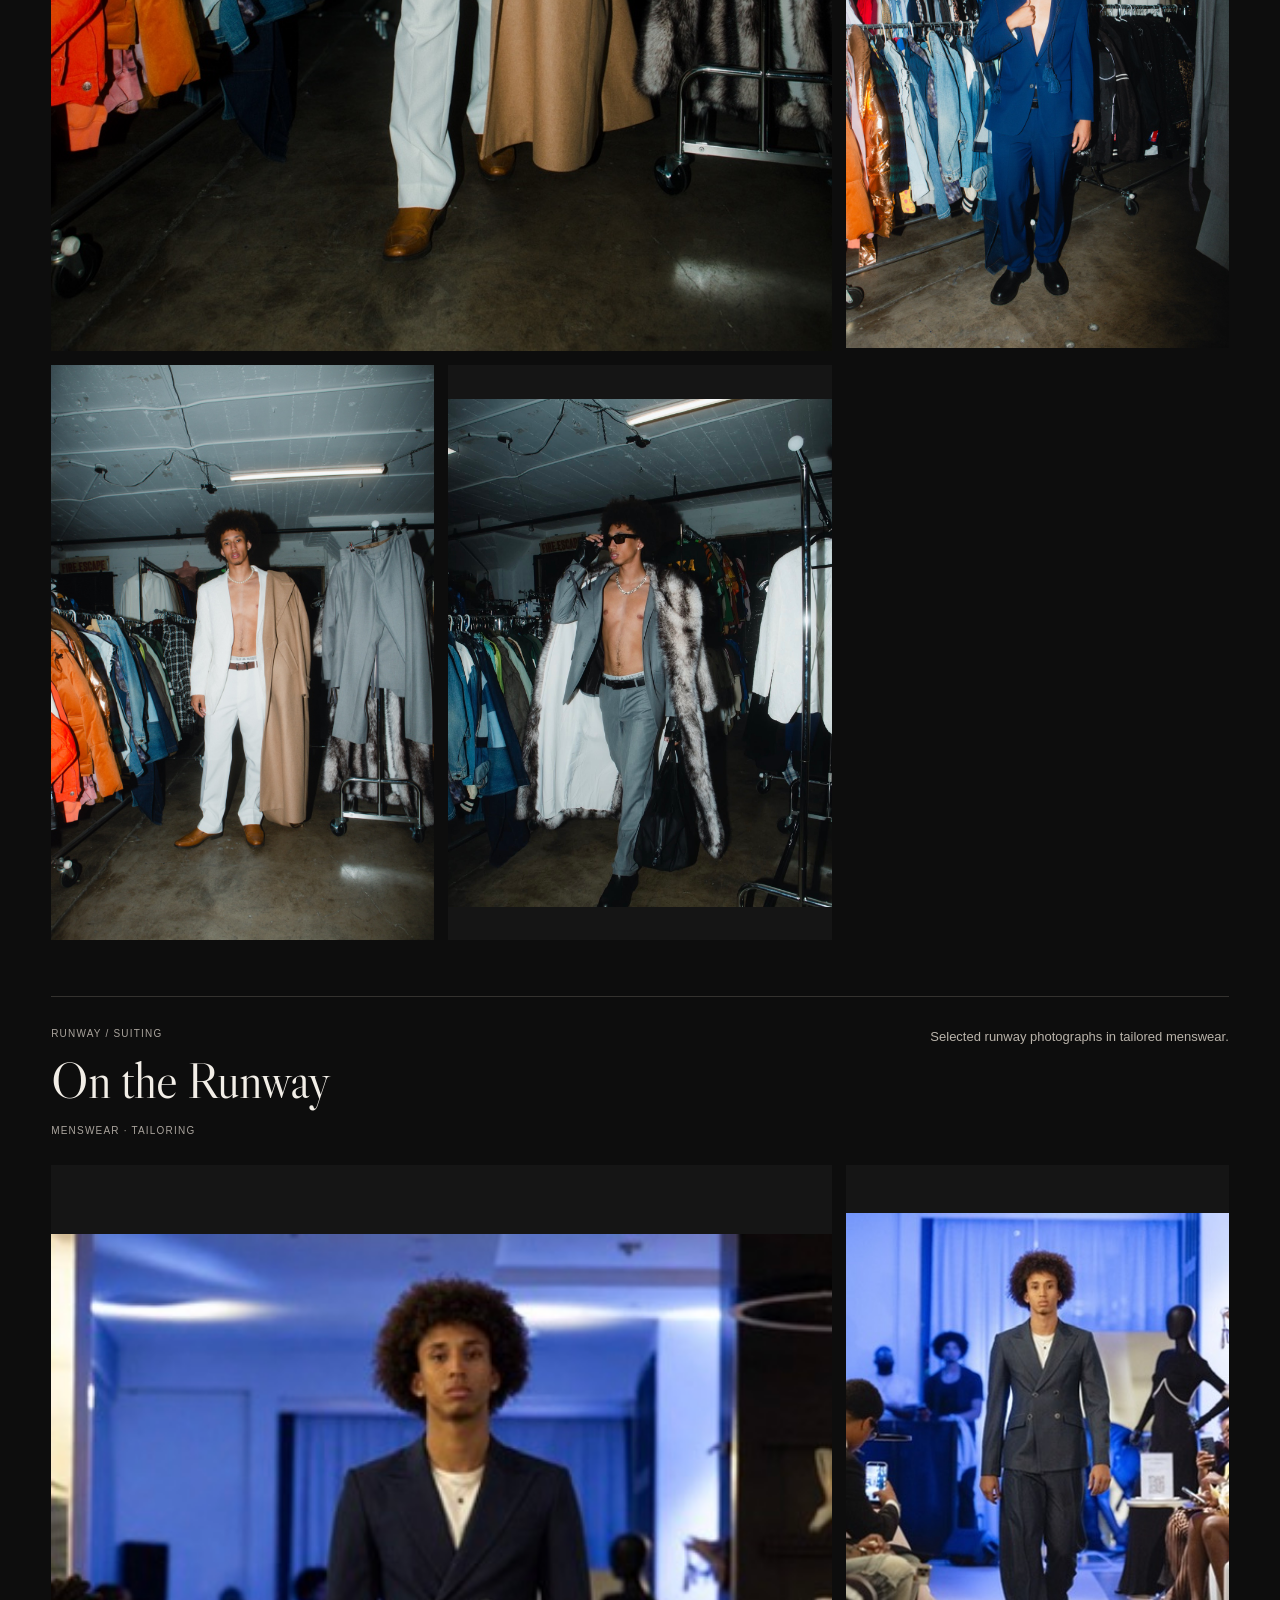
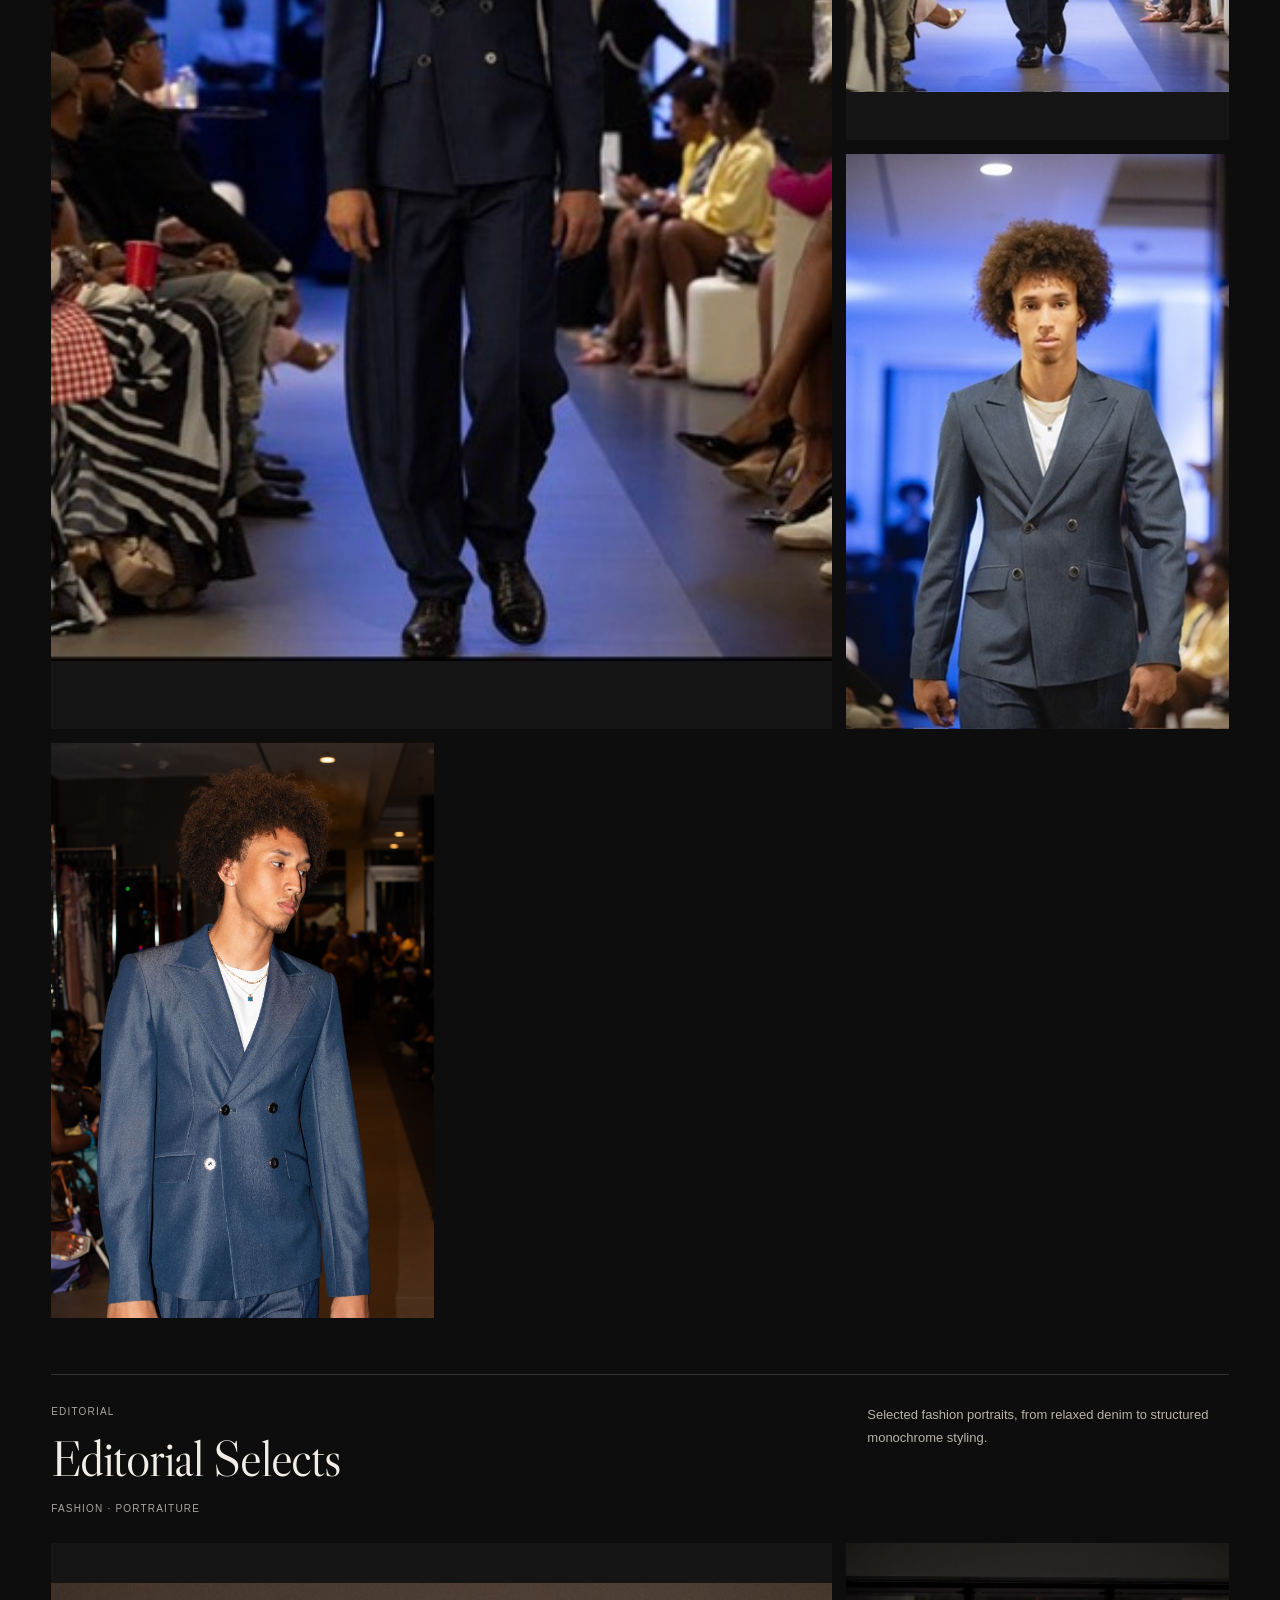
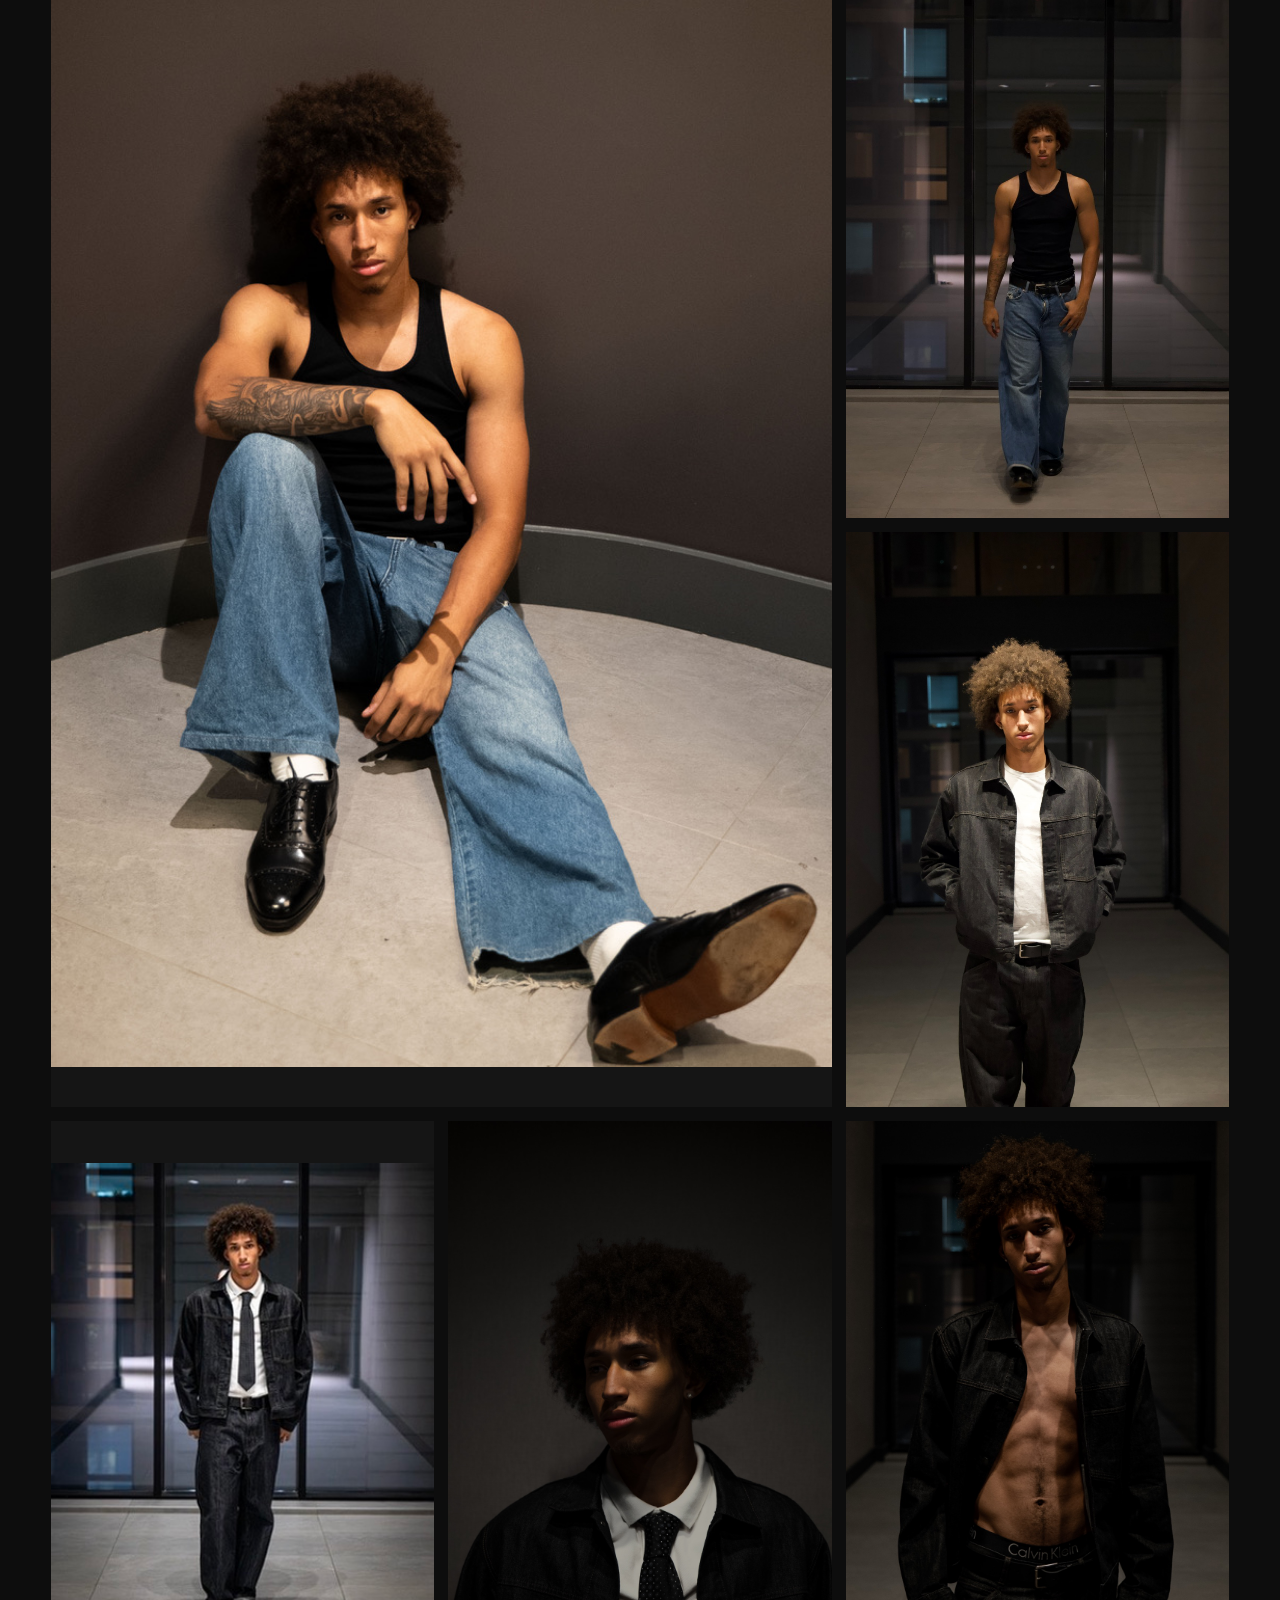
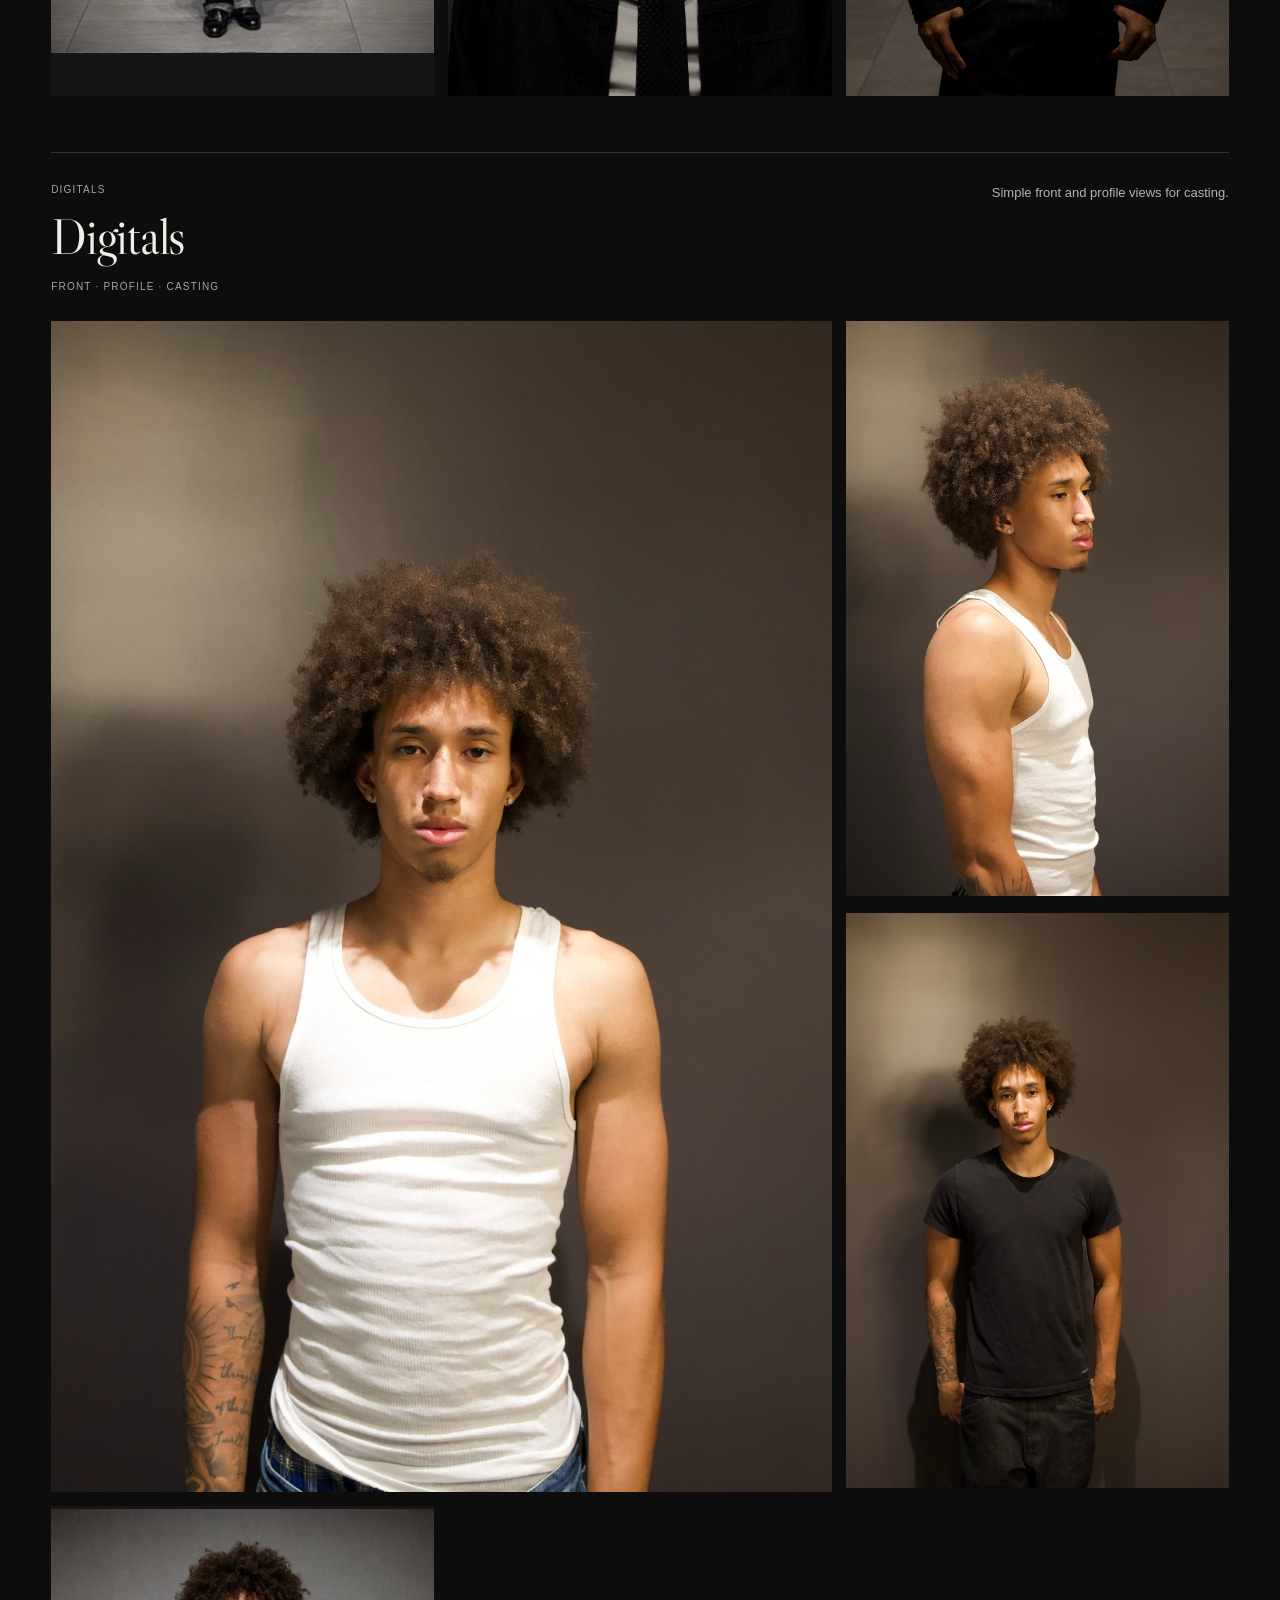
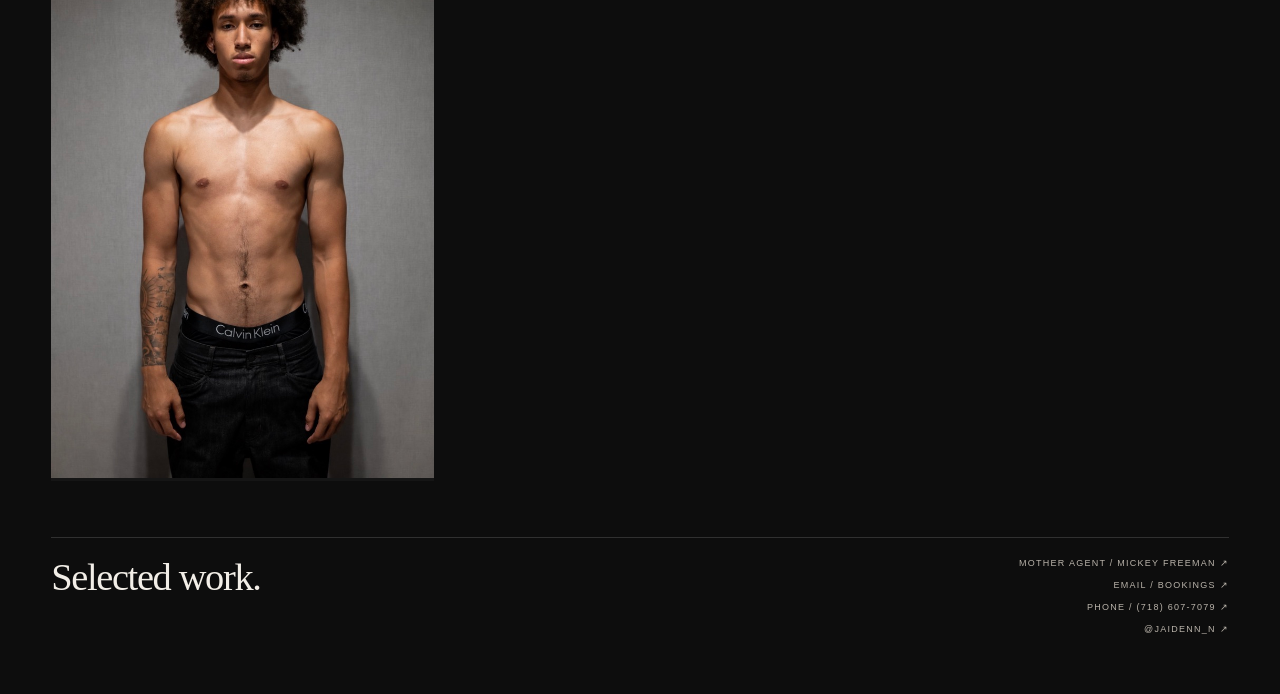
==== commit 1ec4fbbd: "Merge Portrait Studies photographs into Editorial Selects" ====
--- a/index.html
+++ b/index.html
@@ -78,7 +78,7 @@
     </div>
   </div>
 
-<div class="portfolio-filters" role="group" aria-label="Filter portfolio"><button type="button" data-filter="all" aria-pressed="true" class="active">All Work</button><button type="button" data-filter="runway" aria-pressed="false" class="">Runway</button><button type="button" data-filter="editorial" aria-pressed="false" class="">Editorial</button><button type="button" data-filter="commercial" aria-pressed="false" class="">Commercial / Lifestyle</button><button type="button" data-filter="digitals" aria-pressed="false" class="">Digitals</button><button type="button" data-filter="suiting" aria-pressed="false" class="">Suiting</button></div><p id="portfolio-status" class="portfolio-intro" role="status">26 photographs / 6 projects</p><article class="portfolio-project" id="psd-underwear" data-category="commercial"><header class="project-heading"><div><p class="project-category">Commercial / Lifestyle</p><h3>PSD Underwear</h3><p class="project-tags">Official PSD work · Apparel · Underwear · Studio</p></div><p class="project-description">Commercial lifestyle imagery featuring PSD Underwear, contemporary streetwear styling, relaxed silhouettes, and product-focused studio photography. A series exploring versatility, natural expression, and modern casualwear.</p></header><div class="project-gallery"><button type="button" data-image="0" aria-label="Open PSD Underwear photograph 1"><img loading="lazy" decoding="async" src="/media/portfolio/psd-underwear/photo-02.jpg" alt="Jaiden Ortiz — full-length studio photograph in white tank, denim and black PSD underwear"></button><button type="button" data-image="1" aria-label="Open PSD Underwear photograph 2"><img loading="lazy" decoding="async" src="/media/portfolio/psd-underwear/photo-01.jpg" alt="Jaiden Ortiz — full-length studio photograph in denim and red PSD underwear"></button><button type="button" data-image="2" aria-label="Open PSD Underwear photograph 3"><img loading="lazy" decoding="async" src="/media/portfolio/psd-underwear/photo-04.jpg" alt="Jaiden Ortiz — black T-shirt and relaxed denim styling"></button><button type="button" data-image="3" aria-label="Open PSD Underwear photograph 4"><img loading="lazy" decoding="async" src="/media/portfolio/psd-underwear/photo-03.jpg" alt="Jaiden Ortiz — rear view of red PSD underwear and denim"></button><button type="button" data-image="4" aria-label="Open PSD Underwear photograph 5"><img loading="lazy" decoding="async" src="/media/portfolio/psd-underwear/photo-05.jpg" alt="Jaiden Ortiz — rear view of black PSD underwear and denim"></button><button type="button" data-image="5" aria-label="Open PSD Underwear photograph 6"><img loading="lazy" decoding="async" src="/media/portfolio/psd-underwear/photo-07.jpg" alt="Jaiden Ortiz — white tank and relaxed black trousers"></button><button type="button" data-image="6" aria-label="Open PSD Underwear photograph 7"><img loading="lazy" decoding="async" src="/media/portfolio/psd-underwear/photo-06.jpg" alt="Jaiden Ortiz — side pose in white tank and black trousers"></button></div></article><article class="portfolio-project" id="contemporary-menswear" data-category="editorial suiting"><header class="project-heading"><div><p class="project-category">Editorial / Suiting</p><h3>Contemporary Menswear</h3><p class="project-tags">Menswear · Tailoring · Fashion</p></div><p class="project-description">An exploration of contemporary tailoring through layered outerwear, structured silhouettes, statement accessories, and expressive fashion styling. Classic menswear reinterpreted through a modern editorial perspective.</p></header><div class="project-gallery"><button type="button" data-image="0" aria-label="Open Contemporary Menswear photograph 1"><img loading="lazy" decoding="async" src="/media/portfolio/contemporary-menswear/photo-08.jpg" alt="Jaiden Ortiz — white tailoring with a long camel coat"></button><button type="button" data-image="1" aria-label="Open Contemporary Menswear photograph 2"><img loading="lazy" decoding="async" src="/media/portfolio/contemporary-menswear/photo-09.jpg" alt="Jaiden Ortiz — layered grey tailoring, statement coat and sunglasses"></button><button type="button" data-image="2" aria-label="Open Contemporary Menswear photograph 3"><img loading="lazy" decoding="async" src="/media/portfolio/contemporary-menswear/photo-12.jpg" alt="Jaiden Ortiz — blue suit in a wardrobe studio"></button><button type="button" data-image="3" aria-label="Open Contemporary Menswear photograph 4"><img loading="lazy" decoding="async" src="/media/portfolio/contemporary-menswear/photo-10.jpg" alt="Jaiden Ortiz — white tailoring and camel coat, alternate pose"></button><button type="button" data-image="4" aria-label="Open Contemporary Menswear photograph 5"><img loading="lazy" decoding="async" src="/media/portfolio/contemporary-menswear/photo-11.jpg" alt="Jaiden Ortiz — grey tailoring and statement outerwear, alternate pose"></button></div></article><article class="portfolio-project" id="portrait-studies" data-category="editorial"><header class="project-heading"><div><p class="project-category">Editorial</p><h3>Portrait Studies</h3><p class="project-tags">Portraiture · Fashion · Creative</p></div><p class="project-description">An editorial portrait series exploring individuality, expression, contrast, and visual storytelling through fashion photography.</p></header><div class="project-gallery"><button type="button" data-image="0" aria-label="Open Portrait Studies photograph 1"><img loading="lazy" decoding="async" src="/media/portfolio/portrait-studies/photo-13.jpg" alt="Jaiden Ortiz — low-key portrait in black shirt and tie"></button><button type="button" data-image="1" aria-label="Open Portrait Studies photograph 2"><img loading="lazy" decoding="async" src="/media/portfolio/portrait-studies/photo-14.jpg" alt="Jaiden Ortiz — low-key portrait in an open black jacket"></button></div></article><article class="portfolio-project" id="runway" data-category="runway suiting"><header class="project-heading"><div><p class="project-category">Runway / Suiting</p><h3>On the Runway</h3><p class="project-tags">Menswear · Tailoring</p></div><p class="project-description">Selected runway photographs in tailored menswear.</p></header><div class="project-gallery"><button type="button" data-image="0" aria-label="Open On the Runway photograph 1"><img loading="lazy" decoding="async" src="/casting/assets/portfolio-04.jpg" alt="Jaiden Ortiz — walking the runway in a dark tailored suit"></button><button type="button" data-image="1" aria-label="Open On the Runway photograph 2"><img loading="lazy" decoding="async" src="/casting/assets/portfolio-12.jpg" alt="Jaiden Ortiz — full-length runway walk"></button><button type="button" data-image="2" aria-label="Open On the Runway photograph 3"><img loading="lazy" decoding="async" src="/casting/assets/portfolio-11.jpg" alt="Jaiden Ortiz — runway portrait in a dark suit"></button><button type="button" data-image="3" aria-label="Open On the Runway photograph 4"><img loading="lazy" decoding="async" src="/casting/assets/portfolio-03.jpg" alt="Jaiden Ortiz — close-up from the runway series"></button></div></article><article class="portfolio-project" id="editorial-selects" data-category="editorial"><header class="project-heading"><div><p class="project-category">Editorial</p><h3>Editorial Selects</h3><p class="project-tags">Fashion · Portraiture</p></div><p class="project-description">Selected fashion portraits, from relaxed denim to structured monochrome styling.</p></header><div class="project-gallery"><button type="button" data-image="0" aria-label="Open Editorial Selects photograph 1"><img loading="lazy" decoding="async" src="/casting/assets/portfolio-01.jpg" alt="Jaiden Ortiz — seated editorial portrait in a black tank and denim"></button><button type="button" data-image="1" aria-label="Open Editorial Selects photograph 2"><img loading="lazy" decoding="async" src="/casting/assets/portfolio-08.jpg" alt="Jaiden Ortiz — full-length denim editorial"></button><button type="button" data-image="2" aria-label="Open Editorial Selects photograph 3"><img loading="lazy" decoding="async" src="/casting/assets/portfolio-09.jpg" alt="Jaiden Ortiz — black jacket and tie editorial portrait"></button><button type="button" data-image="3" aria-label="Open Editorial Selects photograph 4"><img loading="lazy" decoding="async" src="/casting/assets/portfolio-13.jpg" alt="Jaiden Ortiz — full-length monochrome editorial"></button></div></article><article class="portfolio-project" id="digitals" data-category="digitals"><header class="project-heading"><div><p class="project-category">Digitals</p><h3>Digitals</h3><p class="project-tags">Front · Profile · Casting</p></div><p class="project-description">Simple front and profile views for casting.</p></header><div class="project-gallery"><button type="button" data-image="0" aria-label="Open Digitals photograph 1"><img loading="lazy" decoding="async" src="/casting/assets/portfolio-05.jpg" alt="Jaiden Ortiz — front view in a white tank"></button><button type="button" data-image="1" aria-label="Open Digitals photograph 2"><img loading="lazy" decoding="async" src="/casting/assets/portfolio-07.jpg" alt="Jaiden Ortiz — profile view in a white tank"></button><button type="button" data-image="2" aria-label="Open Digitals photograph 3"><img loading="lazy" decoding="async" src="/casting/assets/portfolio-06.jpg" alt="Jaiden Ortiz — front view in a black T-shirt"></button><button type="button" data-image="3" aria-label="Open Digitals photograph 4"><img loading="lazy" decoding="async" src="/casting/assets/portfolio-02.jpg" alt="Jaiden Ortiz — shirtless front view"></button></div></article>
+<div class="portfolio-filters" role="group" aria-label="Filter portfolio"><button type="button" data-filter="all" aria-pressed="true" class="active">All Work</button><button type="button" data-filter="runway" aria-pressed="false" class="">Runway</button><button type="button" data-filter="editorial" aria-pressed="false" class="">Editorial</button><button type="button" data-filter="commercial" aria-pressed="false" class="">Commercial / Lifestyle</button><button type="button" data-filter="digitals" aria-pressed="false" class="">Digitals</button><button type="button" data-filter="suiting" aria-pressed="false" class="">Suiting</button></div><p id="portfolio-status" class="portfolio-intro" role="status">26 photographs / 5 projects</p><article class="portfolio-project" id="psd-underwear" data-category="commercial"><header class="project-heading"><div><p class="project-category">Commercial / Lifestyle</p><h3>PSD Underwear</h3><p class="project-tags">Official PSD work · Apparel · Underwear · Studio</p></div><p class="project-description">Commercial lifestyle imagery featuring PSD Underwear, contemporary streetwear styling, relaxed silhouettes, and product-focused studio photography. A series exploring versatility, natural expression, and modern casualwear.</p></header><div class="project-gallery"><button type="button" data-image="0" aria-label="Open PSD Underwear photograph 1"><img loading="lazy" decoding="async" src="/media/portfolio/psd-underwear/photo-02.jpg" alt="Jaiden Ortiz — full-length studio photograph in white tank, denim and black PSD underwear"></button><button type="button" data-image="1" aria-label="Open PSD Underwear photograph 2"><img loading="lazy" decoding="async" src="/media/portfolio/psd-underwear/photo-01.jpg" alt="Jaiden Ortiz — full-length studio photograph in denim and red PSD underwear"></button><button type="button" data-image="2" aria-label="Open PSD Underwear photograph 3"><img loading="lazy" decoding="async" src="/media/portfolio/psd-underwear/photo-04.jpg" alt="Jaiden Ortiz — black T-shirt and relaxed denim styling"></button><button type="button" data-image="3" aria-label="Open PSD Underwear photograph 4"><img loading="lazy" decoding="async" src="/media/portfolio/psd-underwear/photo-03.jpg" alt="Jaiden Ortiz — rear view of red PSD underwear and denim"></button><button type="button" data-image="4" aria-label="Open PSD Underwear photograph 5"><img loading="lazy" decoding="async" src="/media/portfolio/psd-underwear/photo-05.jpg" alt="Jaiden Ortiz — rear view of black PSD underwear and denim"></button><button type="button" data-image="5" aria-label="Open PSD Underwear photograph 6"><img loading="lazy" decoding="async" src="/media/portfolio/psd-underwear/photo-07.jpg" alt="Jaiden Ortiz — white tank and relaxed black trousers"></button><button type="button" data-image="6" aria-label="Open PSD Underwear photograph 7"><img loading="lazy" decoding="async" src="/media/portfolio/psd-underwear/photo-06.jpg" alt="Jaiden Ortiz — side pose in white tank and black trousers"></button></div></article><article class="portfolio-project" id="contemporary-menswear" data-category="editorial suiting"><header class="project-heading"><div><p class="project-category">Editorial / Suiting</p><h3>Contemporary Menswear</h3><p class="project-tags">Menswear · Tailoring · Fashion</p></div><p class="project-description">An exploration of contemporary tailoring through layered outerwear, structured silhouettes, statement accessories, and expressive fashion styling. Classic menswear reinterpreted through a modern editorial perspective.</p></header><div class="project-gallery"><button type="button" data-image="0" aria-label="Open Contemporary Menswear photograph 1"><img loading="lazy" decoding="async" src="/media/portfolio/contemporary-menswear/photo-08.jpg" alt="Jaiden Ortiz — white tailoring with a long camel coat"></button><button type="button" data-image="1" aria-label="Open Contemporary Menswear photograph 2"><img loading="lazy" decoding="async" src="/media/portfolio/contemporary-menswear/photo-09.jpg" alt="Jaiden Ortiz — layered grey tailoring, statement coat and sunglasses"></button><button type="button" data-image="2" aria-label="Open Contemporary Menswear photograph 3"><img loading="lazy" decoding="async" src="/media/portfolio/contemporary-menswear/photo-12.jpg" alt="Jaiden Ortiz — blue suit in a wardrobe studio"></button><button type="button" data-image="3" aria-label="Open Contemporary Menswear photograph 4"><img loading="lazy" decoding="async" src="/media/portfolio/contemporary-menswear/photo-10.jpg" alt="Jaiden Ortiz — white tailoring and camel coat, alternate pose"></button><button type="button" data-image="4" aria-label="Open Contemporary Menswear photograph 5"><img loading="lazy" decoding="async" src="/media/portfolio/contemporary-menswear/photo-11.jpg" alt="Jaiden Ortiz — grey tailoring and statement outerwear, alternate pose"></button></div></article><article class="portfolio-project" id="runway" data-category="runway suiting"><header class="project-heading"><div><p class="project-category">Runway / Suiting</p><h3>On the Runway</h3><p class="project-tags">Menswear · Tailoring</p></div><p class="project-description">Selected runway photographs in tailored menswear.</p></header><div class="project-gallery"><button type="button" data-image="0" aria-label="Open On the Runway photograph 1"><img loading="lazy" decoding="async" src="/casting/assets/portfolio-04.jpg" alt="Jaiden Ortiz — walking the runway in a dark tailored suit"></button><button type="button" data-image="1" aria-label="Open On the Runway photograph 2"><img loading="lazy" decoding="async" src="/casting/assets/portfolio-12.jpg" alt="Jaiden Ortiz — full-length runway walk"></button><button type="button" data-image="2" aria-label="Open On the Runway photograph 3"><img loading="lazy" decoding="async" src="/casting/assets/portfolio-11.jpg" alt="Jaiden Ortiz — runway portrait in a dark suit"></button><button type="button" data-image="3" aria-label="Open On the Runway photograph 4"><img loading="lazy" decoding="async" src="/casting/assets/portfolio-03.jpg" alt="Jaiden Ortiz — close-up from the runway series"></button></div></article><article class="portfolio-project" id="editorial-selects" data-category="editorial"><header class="project-heading"><div><p class="project-category">Editorial</p><h3>Editorial Selects</h3><p class="project-tags">Fashion · Portraiture</p></div><p class="project-description">Selected fashion portraits, from relaxed denim to structured monochrome styling.</p></header><div class="project-gallery"><button type="button" data-image="0" aria-label="Open Editorial Selects photograph 1"><img loading="lazy" decoding="async" src="/casting/assets/portfolio-01.jpg" alt="Jaiden Ortiz — seated editorial portrait in a black tank and denim"></button><button type="button" data-image="1" aria-label="Open Editorial Selects photograph 2"><img loading="lazy" decoding="async" src="/casting/assets/portfolio-08.jpg" alt="Jaiden Ortiz — full-length denim editorial"></button><button type="button" data-image="2" aria-label="Open Editorial Selects photograph 3"><img loading="lazy" decoding="async" src="/casting/assets/portfolio-09.jpg" alt="Jaiden Ortiz — black jacket and tie editorial portrait"></button><button type="button" data-image="3" aria-label="Open Editorial Selects photograph 4"><img loading="lazy" decoding="async" src="/casting/assets/portfolio-13.jpg" alt="Jaiden Ortiz — full-length monochrome editorial"></button><button type="button" data-image="4" aria-label="Open Editorial Selects photograph 5"><img loading="lazy" decoding="async" src="/media/portfolio/portrait-studies/photo-13.jpg" alt="Jaiden Ortiz — low-key portrait in black shirt and tie"></button><button type="button" data-image="5" aria-label="Open Editorial Selects photograph 6"><img loading="lazy" decoding="async" src="/media/portfolio/portrait-studies/photo-14.jpg" alt="Jaiden Ortiz — low-key portrait in an open black jacket"></button></div></article><article class="portfolio-project" id="digitals" data-category="digitals"><header class="project-heading"><div><p class="project-category">Digitals</p><h3>Digitals</h3><p class="project-tags">Front · Profile · Casting</p></div><p class="project-description">Simple front and profile views for casting.</p></header><div class="project-gallery"><button type="button" data-image="0" aria-label="Open Digitals photograph 1"><img loading="lazy" decoding="async" src="/casting/assets/portfolio-05.jpg" alt="Jaiden Ortiz — front view in a white tank"></button><button type="button" data-image="1" aria-label="Open Digitals photograph 2"><img loading="lazy" decoding="async" src="/casting/assets/portfolio-07.jpg" alt="Jaiden Ortiz — profile view in a white tank"></button><button type="button" data-image="2" aria-label="Open Digitals photograph 3"><img loading="lazy" decoding="async" src="/casting/assets/portfolio-06.jpg" alt="Jaiden Ortiz — front view in a black T-shirt"></button><button type="button" data-image="3" aria-label="Open Digitals photograph 4"><img loading="lazy" decoding="async" src="/casting/assets/portfolio-02.jpg" alt="Jaiden Ortiz — shirtless front view"></button></div></article>
   <div class="portfolio-foot">
     <div class="portfolio-foot-left">Selected work.</div>
     <div class="portfolio-foot-links">
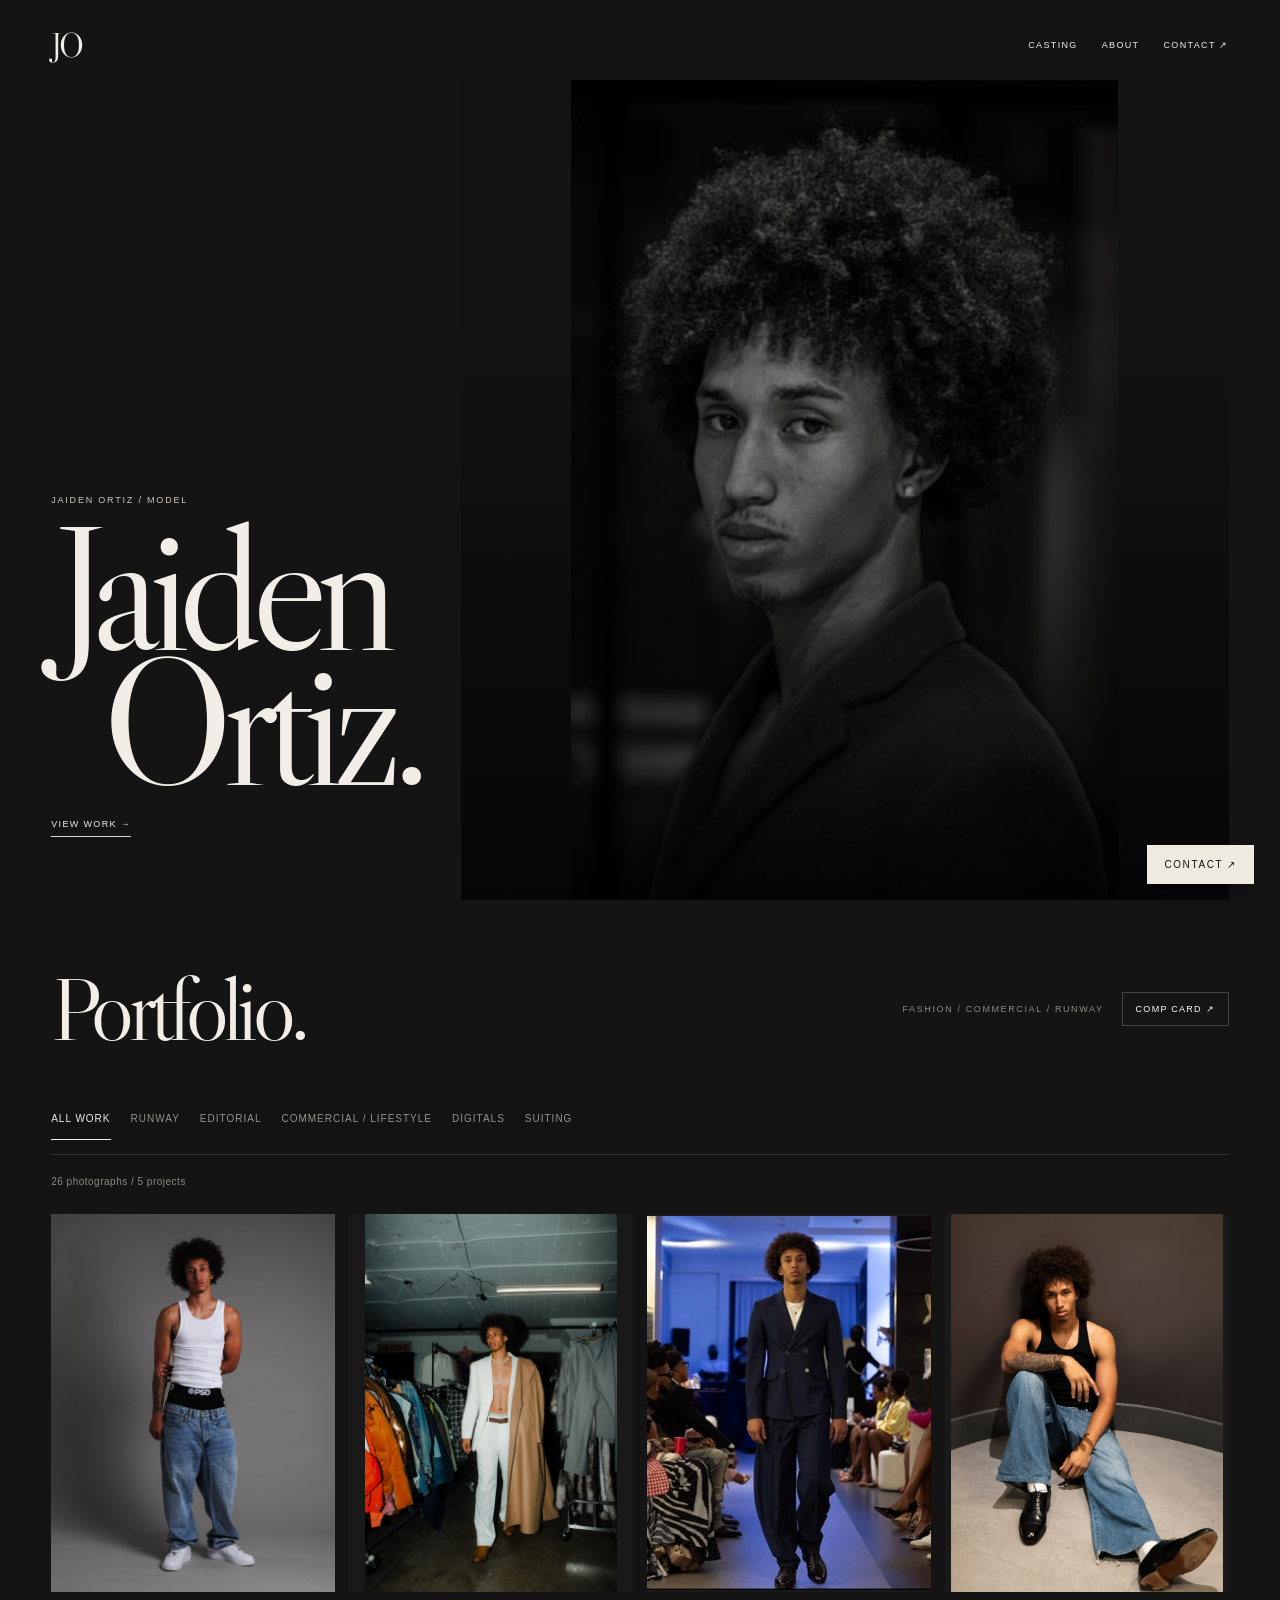
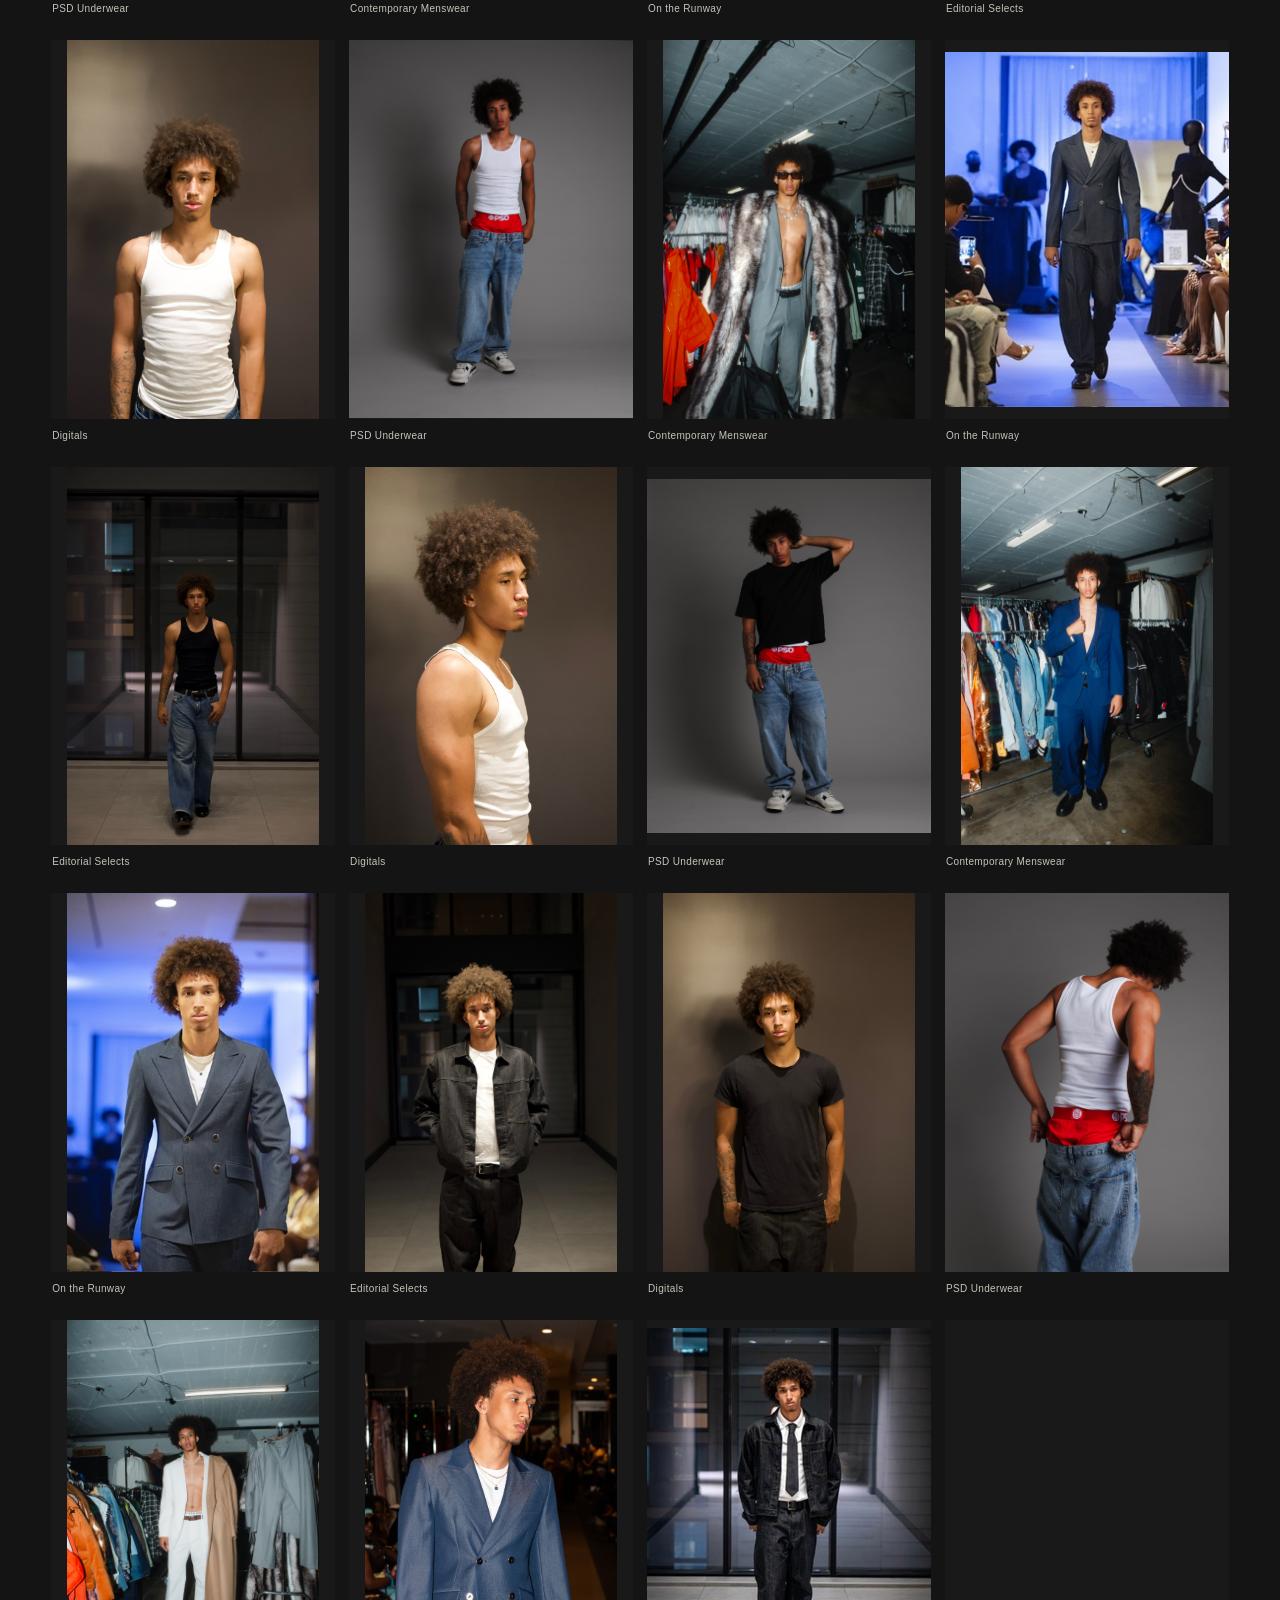
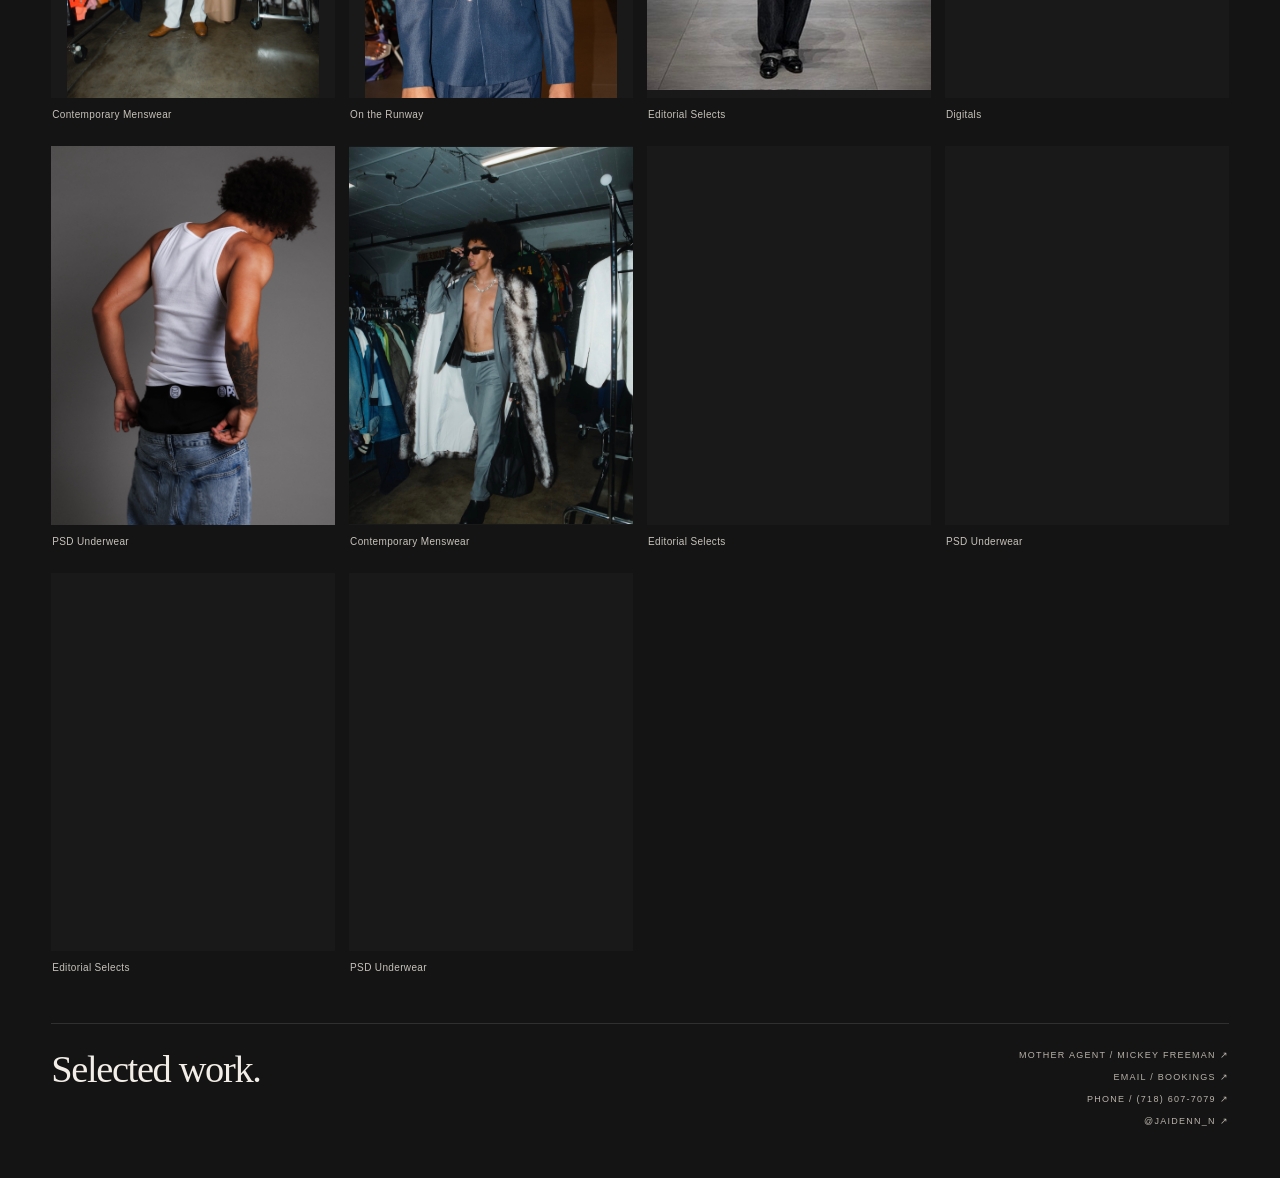
==== commit 00bcd7a2: "Streamline portfolio with compact mixed grid and continuous image browsing" ====
--- a/index.html
+++ b/index.html
@@ -60,7 +60,7 @@
 @media(max-width:700px){.quick-contact{padding:12px 14px;font-size:9px}}
 .portfolio-filters{display:flex;flex-wrap:wrap;gap:8px;margin:0 0 25px}.portfolio-filters button{background:transparent;border:1px solid #444;color:#c8c2ba;padding:11px 13px;font-size:9px;letter-spacing:.1em;cursor:pointer}.portfolio-filters button.active,.portfolio-filters button:hover{background:#eee9e0;color:#111;border-color:#eee9e0}.project-notes{display:grid;grid-template-columns:repeat(3,1fr);gap:12px;margin-bottom:30px}.project-notes article{border-top:1px solid #666;padding:16px 4px 12px}.project-notes span{font-size:9px;letter-spacing:.16em;color:#a49d93}.project-notes h3{font:normal 29px Caslon,Georgia,serif;margin:12px 0}.project-notes p{font-size:12px;line-height:1.6;color:#aaa49d;max-width:38ch}.project-notes article[hidden]{display:none}@media(max-width:700px){.project-notes{grid-template-columns:1fr}.portfolio-filters button{font-size:8px;padding:9px}}
 .portfolio-intro{font-size:12px;color:#aaa49d;line-height:1.7;margin:0 0 25px}.gallery[hidden]{display:none}</style>
-<link rel="stylesheet" href="/portfolio.css">
+<link rel="stylesheet" href="/portfolio.css?v=2">
 </head>
 <body>
 <a class="quick-contact" href="/contact/" aria-label="Open contact options: phone, email, Instagram">CONTACT ↗</a>
@@ -73,12 +73,12 @@
   <div class="portfolio-head">
     <h2 class="portfolio-title">Portfolio.</h2>
     <div class="portfolio-meta">
-      <span class="portfolio-count">SELECTED WORK</span>
+      <span class="portfolio-count">FASHION / COMMERCIAL / RUNWAY</span>
       <a class="back-card" href="/casting/">COMP CARD ↗</a>
     </div>
   </div>
 
-<div class="portfolio-filters" role="group" aria-label="Filter portfolio"><button type="button" data-filter="all" aria-pressed="true" class="active">All Work</button><button type="button" data-filter="runway" aria-pressed="false" class="">Runway</button><button type="button" data-filter="editorial" aria-pressed="false" class="">Editorial</button><button type="button" data-filter="commercial" aria-pressed="false" class="">Commercial / Lifestyle</button><button type="button" data-filter="digitals" aria-pressed="false" class="">Digitals</button><button type="button" data-filter="suiting" aria-pressed="false" class="">Suiting</button></div><p id="portfolio-status" class="portfolio-intro" role="status">26 photographs / 5 projects</p><article class="portfolio-project" id="psd-underwear" data-category="commercial"><header class="project-heading"><div><p class="project-category">Commercial / Lifestyle</p><h3>PSD Underwear</h3><p class="project-tags">Official PSD work · Apparel · Underwear · Studio</p></div><p class="project-description">Commercial lifestyle imagery featuring PSD Underwear, contemporary streetwear styling, relaxed silhouettes, and product-focused studio photography. A series exploring versatility, natural expression, and modern casualwear.</p></header><div class="project-gallery"><button type="button" data-image="0" aria-label="Open PSD Underwear photograph 1"><img loading="lazy" decoding="async" src="/media/portfolio/psd-underwear/photo-02.jpg" alt="Jaiden Ortiz — full-length studio photograph in white tank, denim and black PSD underwear"></button><button type="button" data-image="1" aria-label="Open PSD Underwear photograph 2"><img loading="lazy" decoding="async" src="/media/portfolio/psd-underwear/photo-01.jpg" alt="Jaiden Ortiz — full-length studio photograph in denim and red PSD underwear"></button><button type="button" data-image="2" aria-label="Open PSD Underwear photograph 3"><img loading="lazy" decoding="async" src="/media/portfolio/psd-underwear/photo-04.jpg" alt="Jaiden Ortiz — black T-shirt and relaxed denim styling"></button><button type="button" data-image="3" aria-label="Open PSD Underwear photograph 4"><img loading="lazy" decoding="async" src="/media/portfolio/psd-underwear/photo-03.jpg" alt="Jaiden Ortiz — rear view of red PSD underwear and denim"></button><button type="button" data-image="4" aria-label="Open PSD Underwear photograph 5"><img loading="lazy" decoding="async" src="/media/portfolio/psd-underwear/photo-05.jpg" alt="Jaiden Ortiz — rear view of black PSD underwear and denim"></button><button type="button" data-image="5" aria-label="Open PSD Underwear photograph 6"><img loading="lazy" decoding="async" src="/media/portfolio/psd-underwear/photo-07.jpg" alt="Jaiden Ortiz — white tank and relaxed black trousers"></button><button type="button" data-image="6" aria-label="Open PSD Underwear photograph 7"><img loading="lazy" decoding="async" src="/media/portfolio/psd-underwear/photo-06.jpg" alt="Jaiden Ortiz — side pose in white tank and black trousers"></button></div></article><article class="portfolio-project" id="contemporary-menswear" data-category="editorial suiting"><header class="project-heading"><div><p class="project-category">Editorial / Suiting</p><h3>Contemporary Menswear</h3><p class="project-tags">Menswear · Tailoring · Fashion</p></div><p class="project-description">An exploration of contemporary tailoring through layered outerwear, structured silhouettes, statement accessories, and expressive fashion styling. Classic menswear reinterpreted through a modern editorial perspective.</p></header><div class="project-gallery"><button type="button" data-image="0" aria-label="Open Contemporary Menswear photograph 1"><img loading="lazy" decoding="async" src="/media/portfolio/contemporary-menswear/photo-08.jpg" alt="Jaiden Ortiz — white tailoring with a long camel coat"></button><button type="button" data-image="1" aria-label="Open Contemporary Menswear photograph 2"><img loading="lazy" decoding="async" src="/media/portfolio/contemporary-menswear/photo-09.jpg" alt="Jaiden Ortiz — layered grey tailoring, statement coat and sunglasses"></button><button type="button" data-image="2" aria-label="Open Contemporary Menswear photograph 3"><img loading="lazy" decoding="async" src="/media/portfolio/contemporary-menswear/photo-12.jpg" alt="Jaiden Ortiz — blue suit in a wardrobe studio"></button><button type="button" data-image="3" aria-label="Open Contemporary Menswear photograph 4"><img loading="lazy" decoding="async" src="/media/portfolio/contemporary-menswear/photo-10.jpg" alt="Jaiden Ortiz — white tailoring and camel coat, alternate pose"></button><button type="button" data-image="4" aria-label="Open Contemporary Menswear photograph 5"><img loading="lazy" decoding="async" src="/media/portfolio/contemporary-menswear/photo-11.jpg" alt="Jaiden Ortiz — grey tailoring and statement outerwear, alternate pose"></button></div></article><article class="portfolio-project" id="runway" data-category="runway suiting"><header class="project-heading"><div><p class="project-category">Runway / Suiting</p><h3>On the Runway</h3><p class="project-tags">Menswear · Tailoring</p></div><p class="project-description">Selected runway photographs in tailored menswear.</p></header><div class="project-gallery"><button type="button" data-image="0" aria-label="Open On the Runway photograph 1"><img loading="lazy" decoding="async" src="/casting/assets/portfolio-04.jpg" alt="Jaiden Ortiz — walking the runway in a dark tailored suit"></button><button type="button" data-image="1" aria-label="Open On the Runway photograph 2"><img loading="lazy" decoding="async" src="/casting/assets/portfolio-12.jpg" alt="Jaiden Ortiz — full-length runway walk"></button><button type="button" data-image="2" aria-label="Open On the Runway photograph 3"><img loading="lazy" decoding="async" src="/casting/assets/portfolio-11.jpg" alt="Jaiden Ortiz — runway portrait in a dark suit"></button><button type="button" data-image="3" aria-label="Open On the Runway photograph 4"><img loading="lazy" decoding="async" src="/casting/assets/portfolio-03.jpg" alt="Jaiden Ortiz — close-up from the runway series"></button></div></article><article class="portfolio-project" id="editorial-selects" data-category="editorial"><header class="project-heading"><div><p class="project-category">Editorial</p><h3>Editorial Selects</h3><p class="project-tags">Fashion · Portraiture</p></div><p class="project-description">Selected fashion portraits, from relaxed denim to structured monochrome styling.</p></header><div class="project-gallery"><button type="button" data-image="0" aria-label="Open Editorial Selects photograph 1"><img loading="lazy" decoding="async" src="/casting/assets/portfolio-01.jpg" alt="Jaiden Ortiz — seated editorial portrait in a black tank and denim"></button><button type="button" data-image="1" aria-label="Open Editorial Selects photograph 2"><img loading="lazy" decoding="async" src="/casting/assets/portfolio-08.jpg" alt="Jaiden Ortiz — full-length denim editorial"></button><button type="button" data-image="2" aria-label="Open Editorial Selects photograph 3"><img loading="lazy" decoding="async" src="/casting/assets/portfolio-09.jpg" alt="Jaiden Ortiz — black jacket and tie editorial portrait"></button><button type="button" data-image="3" aria-label="Open Editorial Selects photograph 4"><img loading="lazy" decoding="async" src="/casting/assets/portfolio-13.jpg" alt="Jaiden Ortiz — full-length monochrome editorial"></button><button type="button" data-image="4" aria-label="Open Editorial Selects photograph 5"><img loading="lazy" decoding="async" src="/media/portfolio/portrait-studies/photo-13.jpg" alt="Jaiden Ortiz — low-key portrait in black shirt and tie"></button><button type="button" data-image="5" aria-label="Open Editorial Selects photograph 6"><img loading="lazy" decoding="async" src="/media/portfolio/portrait-studies/photo-14.jpg" alt="Jaiden Ortiz — low-key portrait in an open black jacket"></button></div></article><article class="portfolio-project" id="digitals" data-category="digitals"><header class="project-heading"><div><p class="project-category">Digitals</p><h3>Digitals</h3><p class="project-tags">Front · Profile · Casting</p></div><p class="project-description">Simple front and profile views for casting.</p></header><div class="project-gallery"><button type="button" data-image="0" aria-label="Open Digitals photograph 1"><img loading="lazy" decoding="async" src="/casting/assets/portfolio-05.jpg" alt="Jaiden Ortiz — front view in a white tank"></button><button type="button" data-image="1" aria-label="Open Digitals photograph 2"><img loading="lazy" decoding="async" src="/casting/assets/portfolio-07.jpg" alt="Jaiden Ortiz — profile view in a white tank"></button><button type="button" data-image="2" aria-label="Open Digitals photograph 3"><img loading="lazy" decoding="async" src="/casting/assets/portfolio-06.jpg" alt="Jaiden Ortiz — front view in a black T-shirt"></button><button type="button" data-image="3" aria-label="Open Digitals photograph 4"><img loading="lazy" decoding="async" src="/casting/assets/portfolio-02.jpg" alt="Jaiden Ortiz — shirtless front view"></button></div></article>
+<div class="portfolio-filters" role="group" aria-label="Filter portfolio"><button type="button" data-filter="all" aria-pressed="true" class="active">All Work</button><button type="button" data-filter="runway" aria-pressed="false" class="">Runway</button><button type="button" data-filter="editorial" aria-pressed="false" class="">Editorial</button><button type="button" data-filter="commercial" aria-pressed="false" class="">Commercial / Lifestyle</button><button type="button" data-filter="digitals" aria-pressed="false" class="">Digitals</button><button type="button" data-filter="suiting" aria-pressed="false" class="">Suiting</button></div><p id="portfolio-status" class="portfolio-intro" role="status">26 photographs / 5 projects</p><div class="portfolio-grid"><article class="portfolio-project" id="psd-underwear" data-category="commercial"><header class="project-heading"><div><p class="project-category">Commercial / Lifestyle</p><h3>PSD Underwear</h3><p class="project-tags">Official PSD work · Apparel · Underwear · Studio</p></div><p class="project-description">Commercial lifestyle imagery featuring PSD Underwear, contemporary streetwear styling, relaxed silhouettes, and product-focused studio photography. A series exploring versatility, natural expression, and modern casualwear.</p></header><div class="project-gallery"><button type="button" style="--tile-order:0" data-image="0" aria-label="Open PSD Underwear photograph 1"><img loading="lazy" decoding="async" src="/media/portfolio/psd-underwear/photo-02.jpg" alt="Jaiden Ortiz — full-length studio photograph in white tank, denim and black PSD underwear"><span class="tile-caption"><span>PSD Underwear</span><span aria-hidden="true">↗</span></span></button><button type="button" style="--tile-order:5" data-image="1" aria-label="Open PSD Underwear photograph 2"><img loading="lazy" decoding="async" src="/media/portfolio/psd-underwear/photo-01.jpg" alt="Jaiden Ortiz — full-length studio photograph in denim and red PSD underwear"><span class="tile-caption"><span>PSD Underwear</span><span aria-hidden="true">↗</span></span></button><button type="button" style="--tile-order:10" data-image="2" aria-label="Open PSD Underwear photograph 3"><img loading="lazy" decoding="async" src="/media/portfolio/psd-underwear/photo-04.jpg" alt="Jaiden Ortiz — black T-shirt and relaxed denim styling"><span class="tile-caption"><span>PSD Underwear</span><span aria-hidden="true">↗</span></span></button><button type="button" style="--tile-order:15" data-image="3" aria-label="Open PSD Underwear photograph 4"><img loading="lazy" decoding="async" src="/media/portfolio/psd-underwear/photo-03.jpg" alt="Jaiden Ortiz — rear view of red PSD underwear and denim"><span class="tile-caption"><span>PSD Underwear</span><span aria-hidden="true">↗</span></span></button><button type="button" style="--tile-order:20" data-image="4" aria-label="Open PSD Underwear photograph 5"><img loading="lazy" decoding="async" src="/media/portfolio/psd-underwear/photo-05.jpg" alt="Jaiden Ortiz — rear view of black PSD underwear and denim"><span class="tile-caption"><span>PSD Underwear</span><span aria-hidden="true">↗</span></span></button><button type="button" style="--tile-order:25" data-image="5" aria-label="Open PSD Underwear photograph 6"><img loading="lazy" decoding="async" src="/media/portfolio/psd-underwear/photo-07.jpg" alt="Jaiden Ortiz — white tank and relaxed black trousers"><span class="tile-caption"><span>PSD Underwear</span><span aria-hidden="true">↗</span></span></button><button type="button" style="--tile-order:30" data-image="6" aria-label="Open PSD Underwear photograph 7"><img loading="lazy" decoding="async" src="/media/portfolio/psd-underwear/photo-06.jpg" alt="Jaiden Ortiz — side pose in white tank and black trousers"><span class="tile-caption"><span>PSD Underwear</span><span aria-hidden="true">↗</span></span></button></div></article><article class="portfolio-project" id="contemporary-menswear" data-category="editorial suiting"><header class="project-heading"><div><p class="project-category">Editorial / Suiting</p><h3>Contemporary Menswear</h3><p class="project-tags">Menswear · Tailoring · Fashion</p></div><p class="project-description">An exploration of contemporary tailoring through layered outerwear, structured silhouettes, statement accessories, and expressive fashion styling. Classic menswear reinterpreted through a modern editorial perspective.</p></header><div class="project-gallery"><button type="button" style="--tile-order:1" data-image="0" aria-label="Open Contemporary Menswear photograph 1"><img loading="lazy" decoding="async" src="/media/portfolio/contemporary-menswear/photo-08.jpg" alt="Jaiden Ortiz — white tailoring with a long camel coat"><span class="tile-caption"><span>Contemporary Menswear</span><span aria-hidden="true">↗</span></span></button><button type="button" style="--tile-order:6" data-image="1" aria-label="Open Contemporary Menswear photograph 2"><img loading="lazy" decoding="async" src="/media/portfolio/contemporary-menswear/photo-09.jpg" alt="Jaiden Ortiz — layered grey tailoring, statement coat and sunglasses"><span class="tile-caption"><span>Contemporary Menswear</span><span aria-hidden="true">↗</span></span></button><button type="button" style="--tile-order:11" data-image="2" aria-label="Open Contemporary Menswear photograph 3"><img loading="lazy" decoding="async" src="/media/portfolio/contemporary-menswear/photo-12.jpg" alt="Jaiden Ortiz — blue suit in a wardrobe studio"><span class="tile-caption"><span>Contemporary Menswear</span><span aria-hidden="true">↗</span></span></button><button type="button" style="--tile-order:16" data-image="3" aria-label="Open Contemporary Menswear photograph 4"><img loading="lazy" decoding="async" src="/media/portfolio/contemporary-menswear/photo-10.jpg" alt="Jaiden Ortiz — white tailoring and camel coat, alternate pose"><span class="tile-caption"><span>Contemporary Menswear</span><span aria-hidden="true">↗</span></span></button><button type="button" style="--tile-order:21" data-image="4" aria-label="Open Contemporary Menswear photograph 5"><img loading="lazy" decoding="async" src="/media/portfolio/contemporary-menswear/photo-11.jpg" alt="Jaiden Ortiz — grey tailoring and statement outerwear, alternate pose"><span class="tile-caption"><span>Contemporary Menswear</span><span aria-hidden="true">↗</span></span></button></div></article><article class="portfolio-project" id="runway" data-category="runway suiting"><header class="project-heading"><div><p class="project-category">Runway / Suiting</p><h3>On the Runway</h3><p class="project-tags">Menswear · Tailoring</p></div><p class="project-description">Selected runway photographs in tailored menswear.</p></header><div class="project-gallery"><button type="button" style="--tile-order:2" data-image="0" aria-label="Open On the Runway photograph 1"><img loading="lazy" decoding="async" src="/casting/assets/portfolio-04.jpg" alt="Jaiden Ortiz — walking the runway in a dark tailored suit"><span class="tile-caption"><span>On the Runway</span><span aria-hidden="true">↗</span></span></button><button type="button" style="--tile-order:7" data-image="1" aria-label="Open On the Runway photograph 2"><img loading="lazy" decoding="async" src="/casting/assets/portfolio-12.jpg" alt="Jaiden Ortiz — full-length runway walk"><span class="tile-caption"><span>On the Runway</span><span aria-hidden="true">↗</span></span></button><button type="button" style="--tile-order:12" data-image="2" aria-label="Open On the Runway photograph 3"><img loading="lazy" decoding="async" src="/casting/assets/portfolio-11.jpg" alt="Jaiden Ortiz — runway portrait in a dark suit"><span class="tile-caption"><span>On the Runway</span><span aria-hidden="true">↗</span></span></button><button type="button" style="--tile-order:17" data-image="3" aria-label="Open On the Runway photograph 4"><img loading="lazy" decoding="async" src="/casting/assets/portfolio-03.jpg" alt="Jaiden Ortiz — close-up from the runway series"><span class="tile-caption"><span>On the Runway</span><span aria-hidden="true">↗</span></span></button></div></article><article class="portfolio-project" id="editorial-selects" data-category="editorial"><header class="project-heading"><div><p class="project-category">Editorial</p><h3>Editorial Selects</h3><p class="project-tags">Fashion · Portraiture</p></div><p class="project-description">Selected fashion portraits, from relaxed denim to structured monochrome styling.</p></header><div class="project-gallery"><button type="button" style="--tile-order:3" data-image="0" aria-label="Open Editorial Selects photograph 1"><img loading="lazy" decoding="async" src="/casting/assets/portfolio-01.jpg" alt="Jaiden Ortiz — seated editorial portrait in a black tank and denim"><span class="tile-caption"><span>Editorial Selects</span><span aria-hidden="true">↗</span></span></button><button type="button" style="--tile-order:8" data-image="1" aria-label="Open Editorial Selects photograph 2"><img loading="lazy" decoding="async" src="/casting/assets/portfolio-08.jpg" alt="Jaiden Ortiz — full-length denim editorial"><span class="tile-caption"><span>Editorial Selects</span><span aria-hidden="true">↗</span></span></button><button type="button" style="--tile-order:13" data-image="2" aria-label="Open Editorial Selects photograph 3"><img loading="lazy" decoding="async" src="/casting/assets/portfolio-09.jpg" alt="Jaiden Ortiz — black jacket and tie editorial portrait"><span class="tile-caption"><span>Editorial Selects</span><span aria-hidden="true">↗</span></span></button><button type="button" style="--tile-order:18" data-image="3" aria-label="Open Editorial Selects photograph 4"><img loading="lazy" decoding="async" src="/casting/assets/portfolio-13.jpg" alt="Jaiden Ortiz — full-length monochrome editorial"><span class="tile-caption"><span>Editorial Selects</span><span aria-hidden="true">↗</span></span></button><button type="button" style="--tile-order:23" data-image="4" aria-label="Open Editorial Selects photograph 5"><img loading="lazy" decoding="async" src="/media/portfolio/portrait-studies/photo-13.jpg" alt="Jaiden Ortiz — low-key portrait in black shirt and tie"><span class="tile-caption"><span>Editorial Selects</span><span aria-hidden="true">↗</span></span></button><button type="button" style="--tile-order:28" data-image="5" aria-label="Open Editorial Selects photograph 6"><img loading="lazy" decoding="async" src="/media/portfolio/portrait-studies/photo-14.jpg" alt="Jaiden Ortiz — low-key portrait in an open black jacket"><span class="tile-caption"><span>Editorial Selects</span><span aria-hidden="true">↗</span></span></button></div></article><article class="portfolio-project" id="digitals" data-category="digitals"><header class="project-heading"><div><p class="project-category">Digitals</p><h3>Digitals</h3><p class="project-tags">Front · Profile · Casting</p></div><p class="project-description">Simple front and profile views for casting.</p></header><div class="project-gallery"><button type="button" style="--tile-order:4" data-image="0" aria-label="Open Digitals photograph 1"><img loading="lazy" decoding="async" src="/casting/assets/portfolio-05.jpg" alt="Jaiden Ortiz — front view in a white tank"><span class="tile-caption"><span>Digitals</span><span aria-hidden="true">↗</span></span></button><button type="button" style="--tile-order:9" data-image="1" aria-label="Open Digitals photograph 2"><img loading="lazy" decoding="async" src="/casting/assets/portfolio-07.jpg" alt="Jaiden Ortiz — profile view in a white tank"><span class="tile-caption"><span>Digitals</span><span aria-hidden="true">↗</span></span></button><button type="button" style="--tile-order:14" data-image="2" aria-label="Open Digitals photograph 3"><img loading="lazy" decoding="async" src="/casting/assets/portfolio-06.jpg" alt="Jaiden Ortiz — front view in a black T-shirt"><span class="tile-caption"><span>Digitals</span><span aria-hidden="true">↗</span></span></button><button type="button" style="--tile-order:19" data-image="3" aria-label="Open Digitals photograph 4"><img loading="lazy" decoding="async" src="/casting/assets/portfolio-02.jpg" alt="Jaiden Ortiz — shirtless front view"><span class="tile-caption"><span>Digitals</span><span aria-hidden="true">↗</span></span></button></div></article></div>
   <div class="portfolio-foot">
     <div class="portfolio-foot-left">Selected work.</div>
     <div class="portfolio-foot-links">
@@ -92,8 +92,9 @@
 <dialog class="project-lightbox" id="project-lightbox" aria-label="Portfolio image viewer">
 <div class="viewer-top"><span id="viewer-title"></span><button type="button" class="viewer-close" aria-label="Close image">×</button></div>
 <img id="viewer-image" alt="">
+<details class="viewer-details"><summary>Project details</summary><p id="viewer-category"></p><p id="viewer-description"></p></details>
 <div class="viewer-bottom"><button type="button" class="viewer-prev" aria-label="Previous image">←</button><span id="viewer-count" aria-live="polite"></span><button type="button" class="viewer-next" aria-label="Next image">→</button></div>
 </dialog>
-<script src="/portfolio.js" defer></script>
+<script src="/portfolio.js?v=2" defer></script>
 </body>
 </html>
--- a/portfolio.css
+++ b/portfolio.css
@@ -1 +1,39 @@
-#portfolio{padding:80px 4vw 60px;overflow:visible}.portfolio-head{margin-bottom:40px}.portfolio-filters{gap:8px;margin-bottom:18px}.portfolio-filters button{min-height:44px;font-size:10px;text-transform:uppercase}.portfolio-intro{margin-bottom:48px}.portfolio-project{padding:28px 0 56px;border-top:1px solid #34322f}.portfolio-project[hidden]{display:none}.project-heading{display:grid;grid-template-columns:1fr 1fr;gap:30px;align-items:start;margin-bottom:26px}.project-category,.project-tags{font-size:10px;letter-spacing:.12em;color:#aaa49d;line-height:1.7;margin:0;text-transform:uppercase}.project-heading h3{font:400 clamp(34px,4vw,54px)/1.1 Caslon,Georgia,serif;letter-spacing:-.025em;margin:10px 0 14px}.project-description{max-width:50ch;font-size:13px;line-height:1.8;color:#b9b3aa;margin:0;justify-self:end}.project-gallery{display:grid;grid-template-columns:repeat(3,minmax(0,1fr));gap:14px}.project-gallery button{padding:0;border:0;background:#151515;cursor:zoom-in;aspect-ratio:2/3;overflow:hidden}.project-gallery img{display:block;width:100%;height:100%;object-fit:contain;transition:opacity .25s}.project-gallery button:hover img{opacity:.85}.project-gallery button:first-child{grid-row:span 2;grid-column:span 2;aspect-ratio:auto}.project-gallery button:focus-visible,.portfolio-filters button:focus-visible{outline:2px solid #f2eee7;outline-offset:4px}.project-lightbox{position:fixed;inset:0;width:100vw;height:100dvh;max-width:none;max-height:none;border:0;margin:0;padding:16px 24px;background:#080808;color:#f2eee7;overflow:hidden}.project-lightbox[open]{display:grid;grid-template-rows:52px minmax(0,1fr) 60px;gap:12px}.project-lightbox::backdrop{background:#080808}.project-lightbox img{width:100%;height:100%;object-fit:contain;min-height:0;touch-action:pan-y;user-select:none}.viewer-top,.viewer-bottom{display:flex;align-items:center;justify-content:space-between;font-size:11px;letter-spacing:.1em}.project-lightbox button{border:1px solid #555;background:#141414;color:#fff;width:48px;height:44px;cursor:pointer;font-size:24px}.viewer-bottom{max-width:420px;width:100%;margin:auto}.viewer-close{font-size:28px!important}body:has(.project-lightbox[open]){overflow:hidden}.portfolio-foot{margin-top:0}@media(max-width:700px){#portfolio{padding:48px 16px}.portfolio-title{font-size:62px}.portfolio-head{gap:12px;margin-bottom:28px}.project-heading{grid-template-columns:1fr;gap:16px}.project-description{justify-self:start;font-size:12px}.portfolio-intro{margin-bottom:28px}.project-gallery{grid-template-columns:repeat(2,minmax(0,1fr));gap:8px}.project-gallery button:first-child{grid-row:auto;grid-column:span 2;aspect-ratio:2/3}.portfolio-project{padding-bottom:36px}.project-lightbox{padding:calc(8px + env(safe-area-inset-top)) 12px calc(8px + env(safe-area-inset-bottom))}.viewer-top{font-size:10px}.portfolio-filters button{font-size:9px}}
+/* A compact contact sheet, with full original photographs and shared filtering. */
+#portfolio{padding:64px 4vw 52px;background:#141414;overflow:visible}
+.portfolio-head{margin-bottom:30px;align-items:center}
+.portfolio-title{font-size:clamp(56px,7vw,100px);line-height:1}
+.portfolio-filters{position:sticky;top:0;z-index:10;display:flex;flex-wrap:wrap;gap:4px 20px;padding:14px 0;margin:0;border-bottom:1px solid #ffffff24;background:#141414ed;backdrop-filter:blur(18px);-webkit-backdrop-filter:blur(18px)}
+.portfolio-filters button{position:relative;min-height:42px;padding:8px 0;border:0;background:none;color:#96938d;font-size:10px;letter-spacing:.1em;text-transform:uppercase;transition:color .2s}
+.portfolio-filters button.active,.portfolio-filters button:hover{background:none;color:#f2eee7;border:0}
+.portfolio-filters button:after{content:"";position:absolute;bottom:0;left:0;right:0;height:1px;background:currentColor;transform:scaleX(0);transform-origin:left;transition:transform .2s}
+.portfolio-filters button.active:after{transform:scaleX(1)}
+.portfolio-intro{font-size:10px;letter-spacing:.05em;color:#8f8a82;margin:18px 0 24px}
+.portfolio-grid{display:grid;grid-template-columns:repeat(4,minmax(0,1fr));gap:24px 14px}
+.portfolio-project,.project-gallery{display:contents}
+.portfolio-project[hidden]{display:none}
+.project-heading{display:none}
+.project-gallery button{order:var(--tile-order);min-width:0;position:relative;display:flex;flex-direction:column;align-items:stretch;padding:0;margin:0;border:0;background:transparent;color:#c7c2ba;text-align:left;cursor:zoom-in}
+.project-gallery img{display:block;width:100%;aspect-ratio:3/4;height:auto;object-fit:contain;background:#191919;transition:background .25s,opacity .25s}
+.tile-caption{display:flex;justify-content:space-between;align-items:center;gap:8px;padding:10px 1px 0;font:10px/1.4 Arial,Helvetica,sans-serif;letter-spacing:.035em}
+.tile-caption>span:last-child{opacity:0;transition:opacity .2s,transform .2s;transform:translate(-3px,3px)}
+.project-gallery button:hover img{background:#222;opacity:.92}
+.project-gallery button:hover .tile-caption>span:last-child,.project-gallery button:focus-visible .tile-caption>span:last-child{opacity:1;transform:none}
+.project-gallery button:focus-visible,.portfolio-filters button:focus-visible{outline:1px solid #f2eee7;outline-offset:5px}
+.portfolio-foot{margin-top:48px;padding-top:26px}
+.project-lightbox{position:fixed;inset:0;width:100vw;height:100dvh;max-width:none;max-height:none;border:0;margin:0;padding:16px 24px;background:#080808;color:#f2eee7;overflow:hidden}
+.project-lightbox[open]{display:grid;grid-template-rows:48px minmax(0,1fr) auto 48px;gap:10px}
+.project-lightbox::backdrop{background:#080808}
+.project-lightbox img{width:100%;height:100%;object-fit:contain;min-height:0;touch-action:pan-y;user-select:none}
+.viewer-top,.viewer-bottom{display:flex;align-items:center;justify-content:space-between;font-size:11px;letter-spacing:.08em}
+.project-lightbox button{border:1px solid #444;background:#141414;color:#fff;width:44px;height:44px;cursor:pointer;font-size:22px;transition:background .2s}
+.project-lightbox button:hover{background:#303030}
+.viewer-bottom{max-width:360px;width:100%;margin:auto}
+.viewer-details{max-width:650px;width:100%;margin:0 auto;font-size:11px;line-height:1.6;color:#b9b3aa}
+.viewer-details summary{width:fit-content;margin:auto;cursor:pointer;min-height:30px;padding:5px;font-size:10px;letter-spacing:.07em}
+.viewer-details p{margin:4px 0 8px}.viewer-details[open]{max-height:170px;overflow:auto}
+#viewer-category{font-size:9px;text-transform:uppercase;letter-spacing:.12em;color:#8f8a82}
+body:has(.project-lightbox[open]){overflow:hidden}
+@media(min-width:1600px){.portfolio-grid{grid-template-columns:repeat(5,minmax(0,1fr))}}
+@media(max-width:1000px){.portfolio-grid{grid-template-columns:repeat(3,minmax(0,1fr))}.portfolio-count{display:none}}
+@media(max-width:700px){#portfolio{padding:38px 16px 40px}.portfolio-title{font-size:60px}.portfolio-head{gap:12px;margin-bottom:18px}.portfolio-filters{gap:0 17px;padding:8px 0}.portfolio-filters button{font-size:9px;min-height:38px}.portfolio-intro{margin:14px 0 18px;font-size:9px}.portfolio-grid{grid-template-columns:repeat(2,minmax(0,1fr));gap:19px 8px}.tile-caption{font-size:9px;padding-top:8px;letter-spacing:0}.tile-caption>span:last-child{opacity:.6;transform:none}.project-lightbox{padding:calc(8px + env(safe-area-inset-top)) 12px calc(8px + env(safe-area-inset-bottom))}.viewer-top{font-size:10px}.viewer-details{font-size:10px}.portfolio-foot{margin-top:32px}.quick-contact{padding:10px 12px}}
+@media(prefers-reduced-motion:reduce){.project-gallery img,.tile-caption>span:last-child,.portfolio-filters button:after{transition:none}}
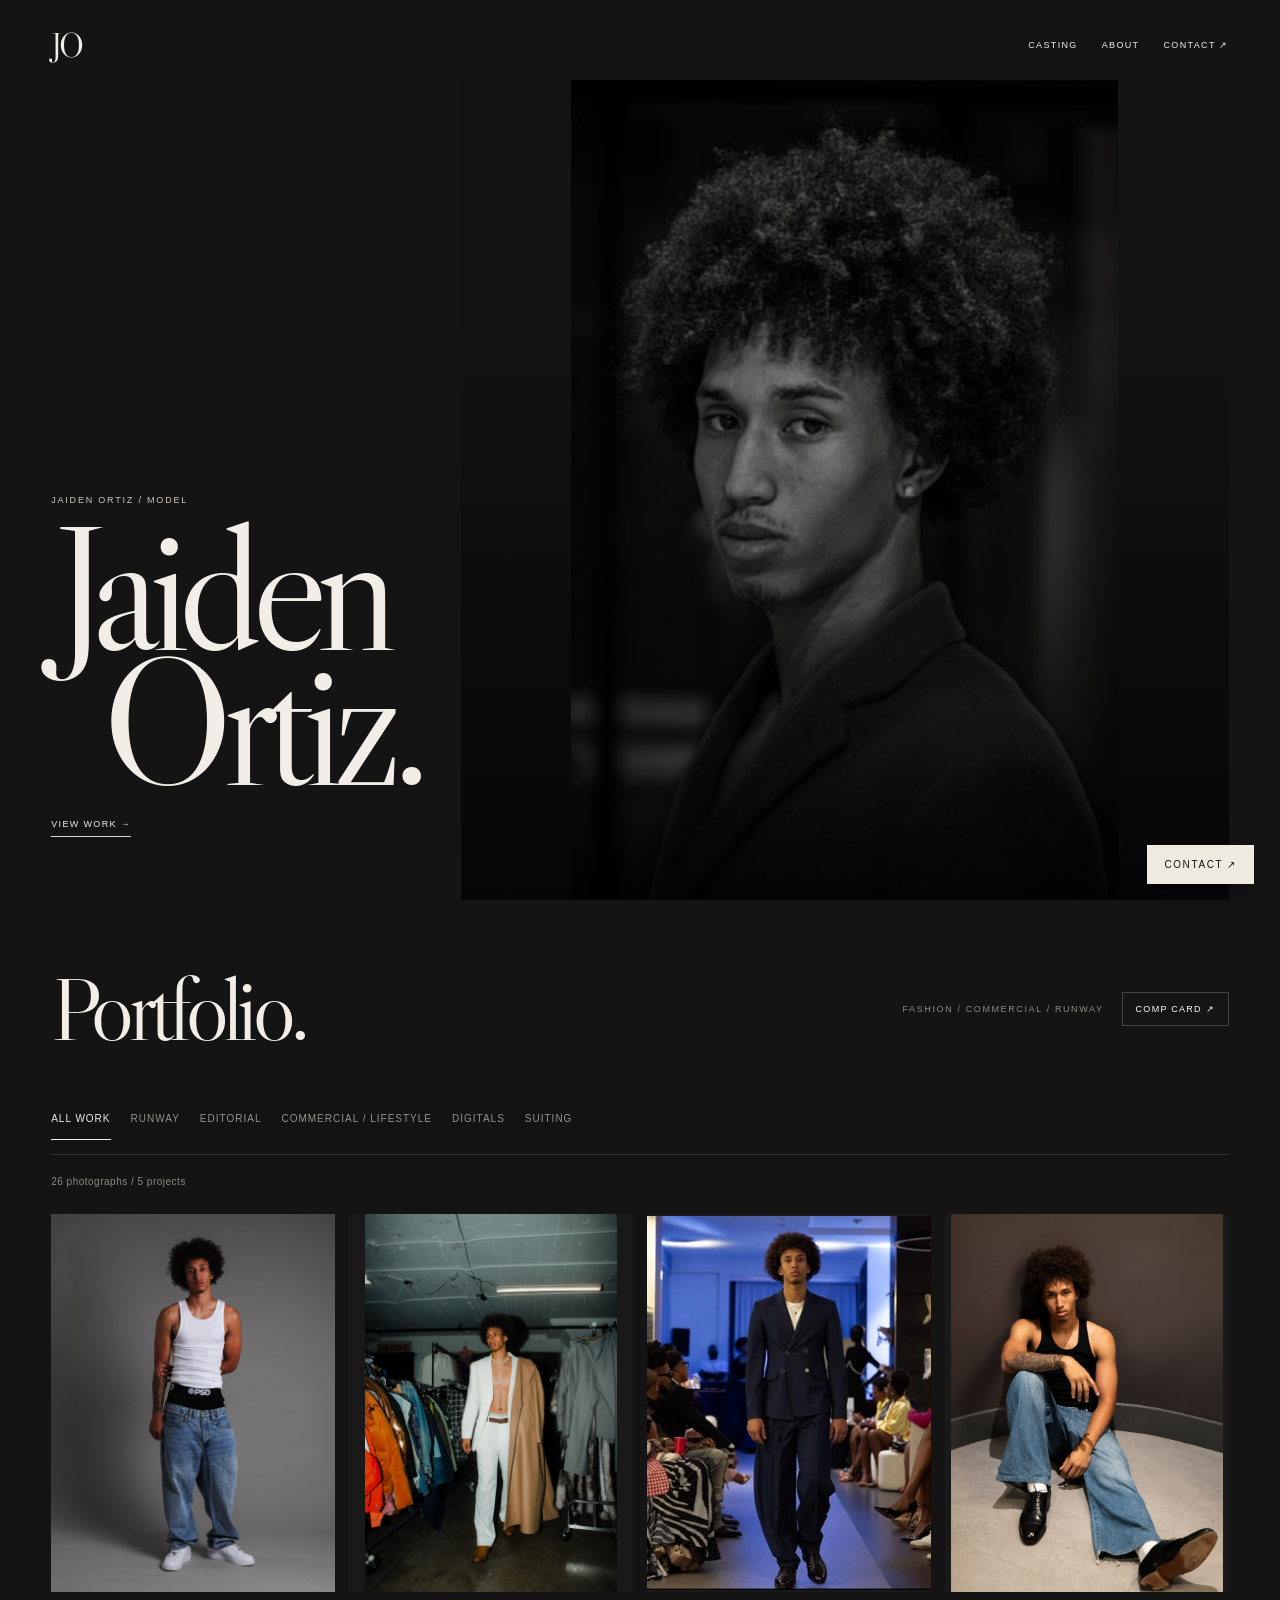
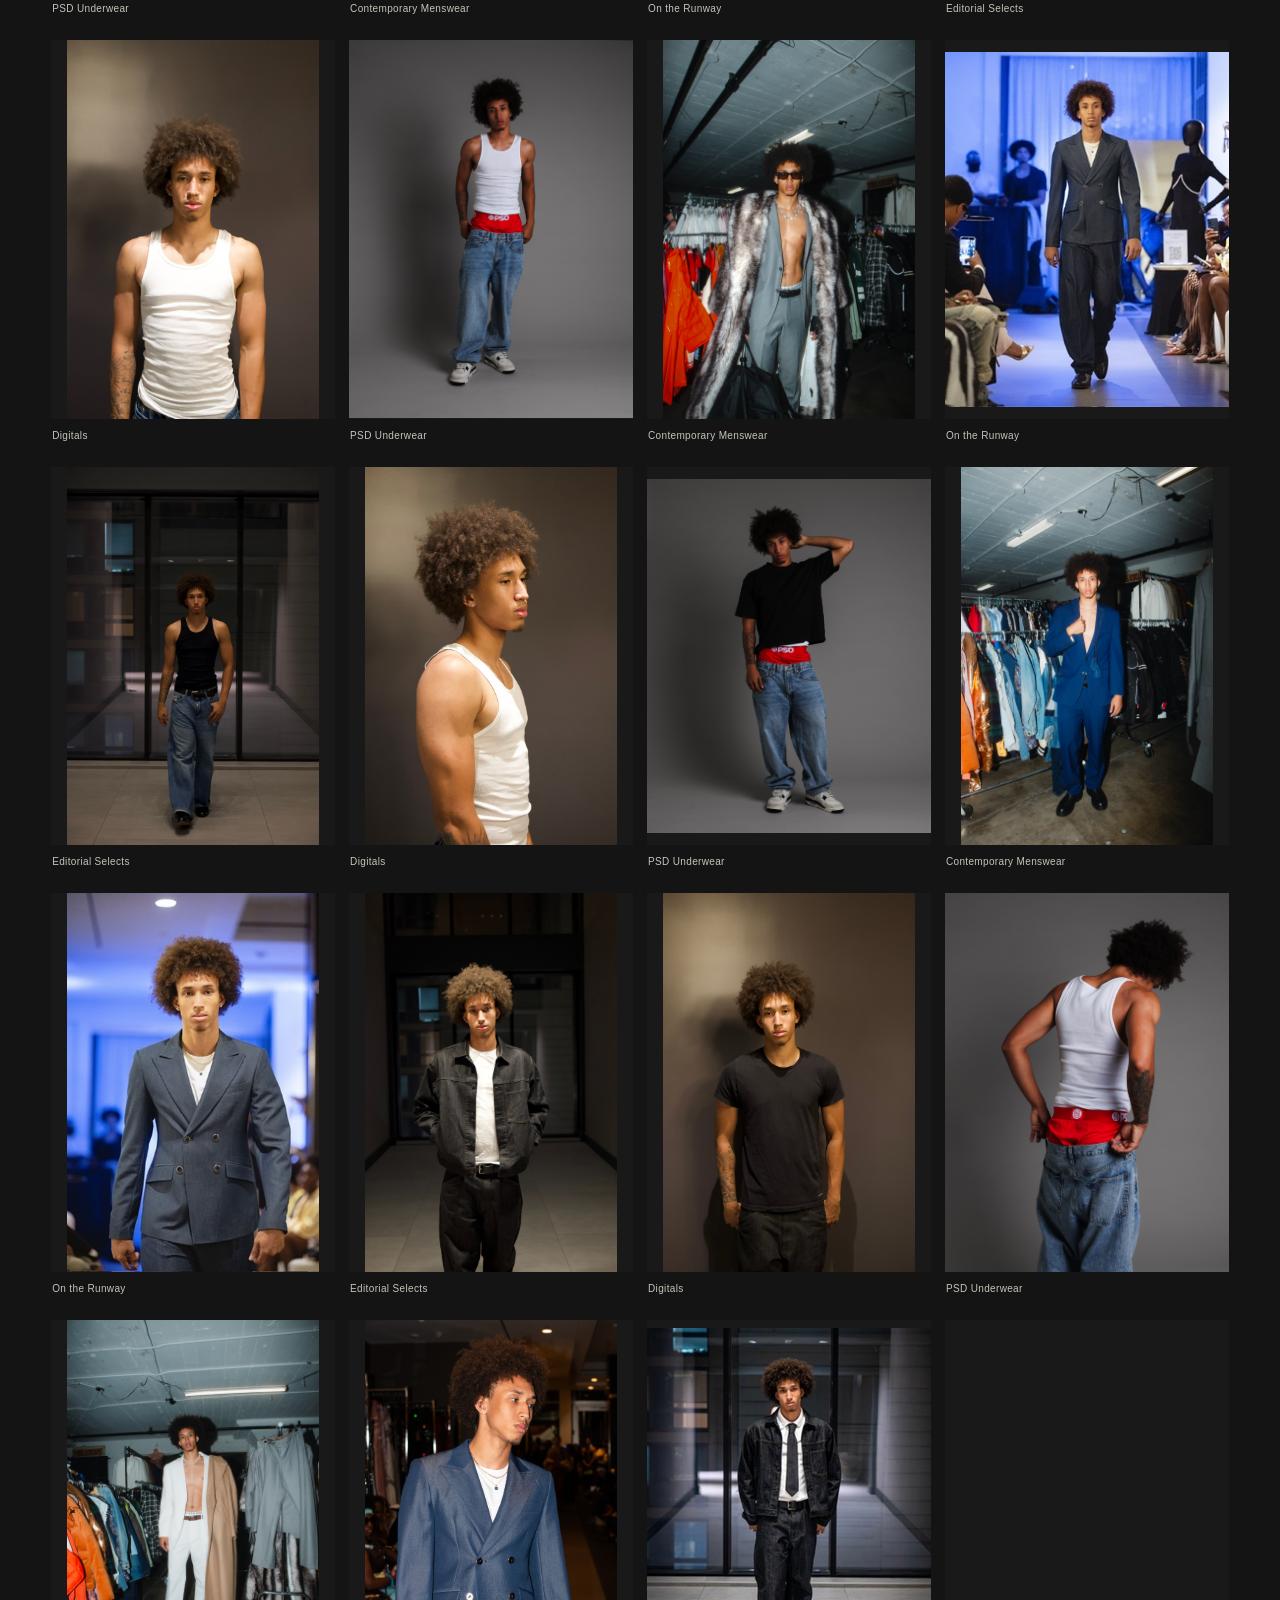
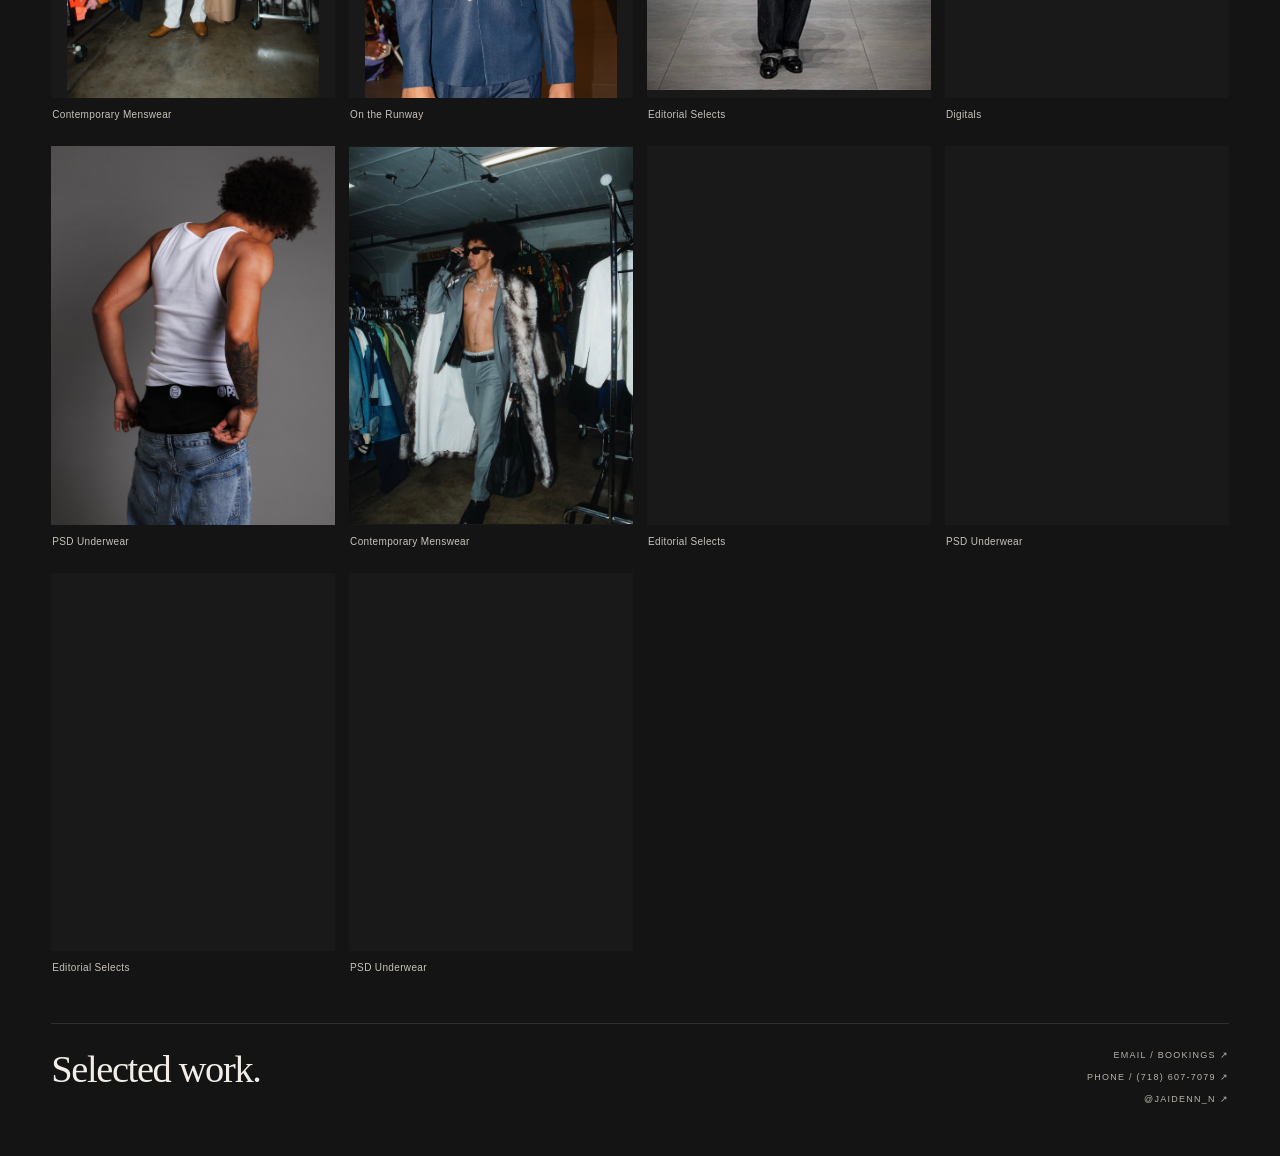
==== commit b564d414: "Remove former mother-agent credit and links" ====
--- a/index.html
+++ b/index.html
@@ -82,7 +82,6 @@
   <div class="portfolio-foot">
     <div class="portfolio-foot-left">Selected work.</div>
     <div class="portfolio-foot-links">
-      <a href="/about/#mickey">MOTHER AGENT / MICKEY FREEMAN ↗</a>
       <a href="mailto:contact@jaidenortiz.com">EMAIL / BOOKINGS ↗</a>
       <a href="tel:+17186077079">PHONE / (718) 607-7079 ↗</a>
       <a href="https://www.instagram.com/jaidenn_n/" target="_blank" rel="noopener">@JAIDENN_N ↗</a>
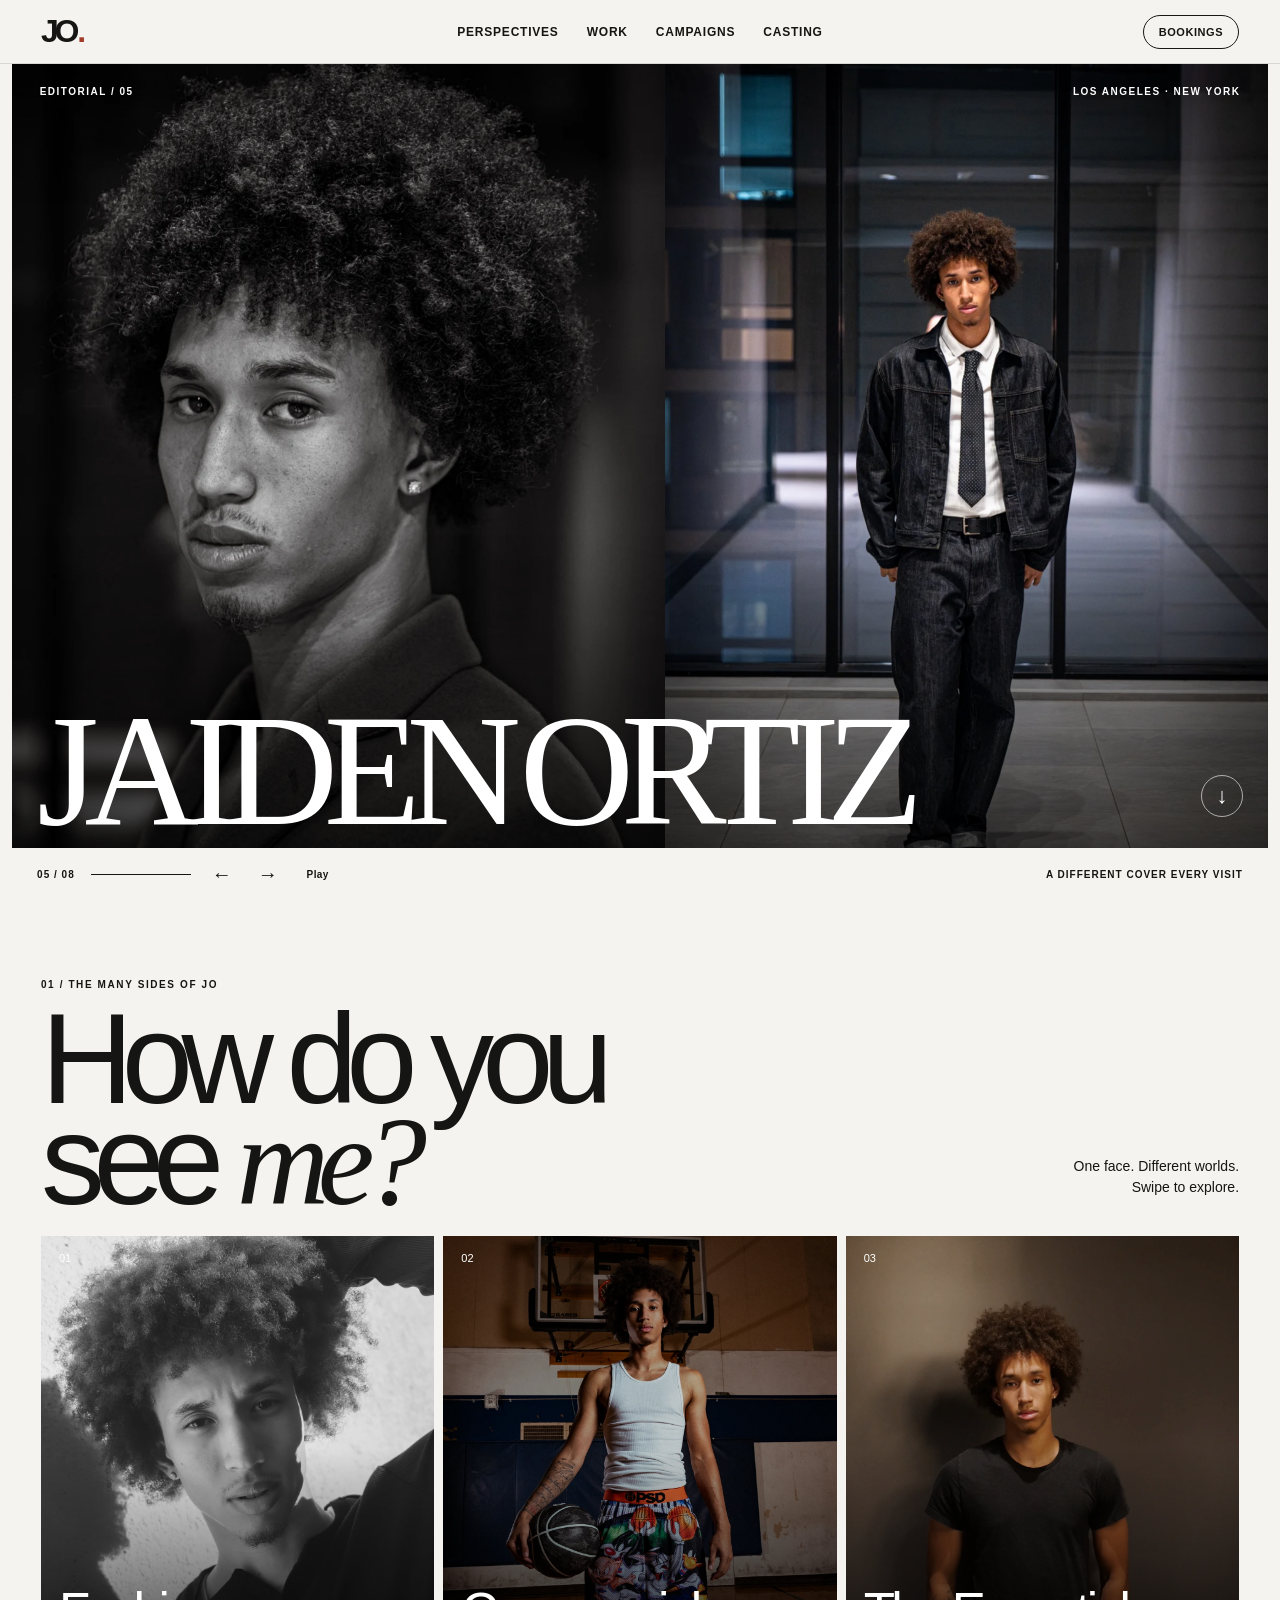
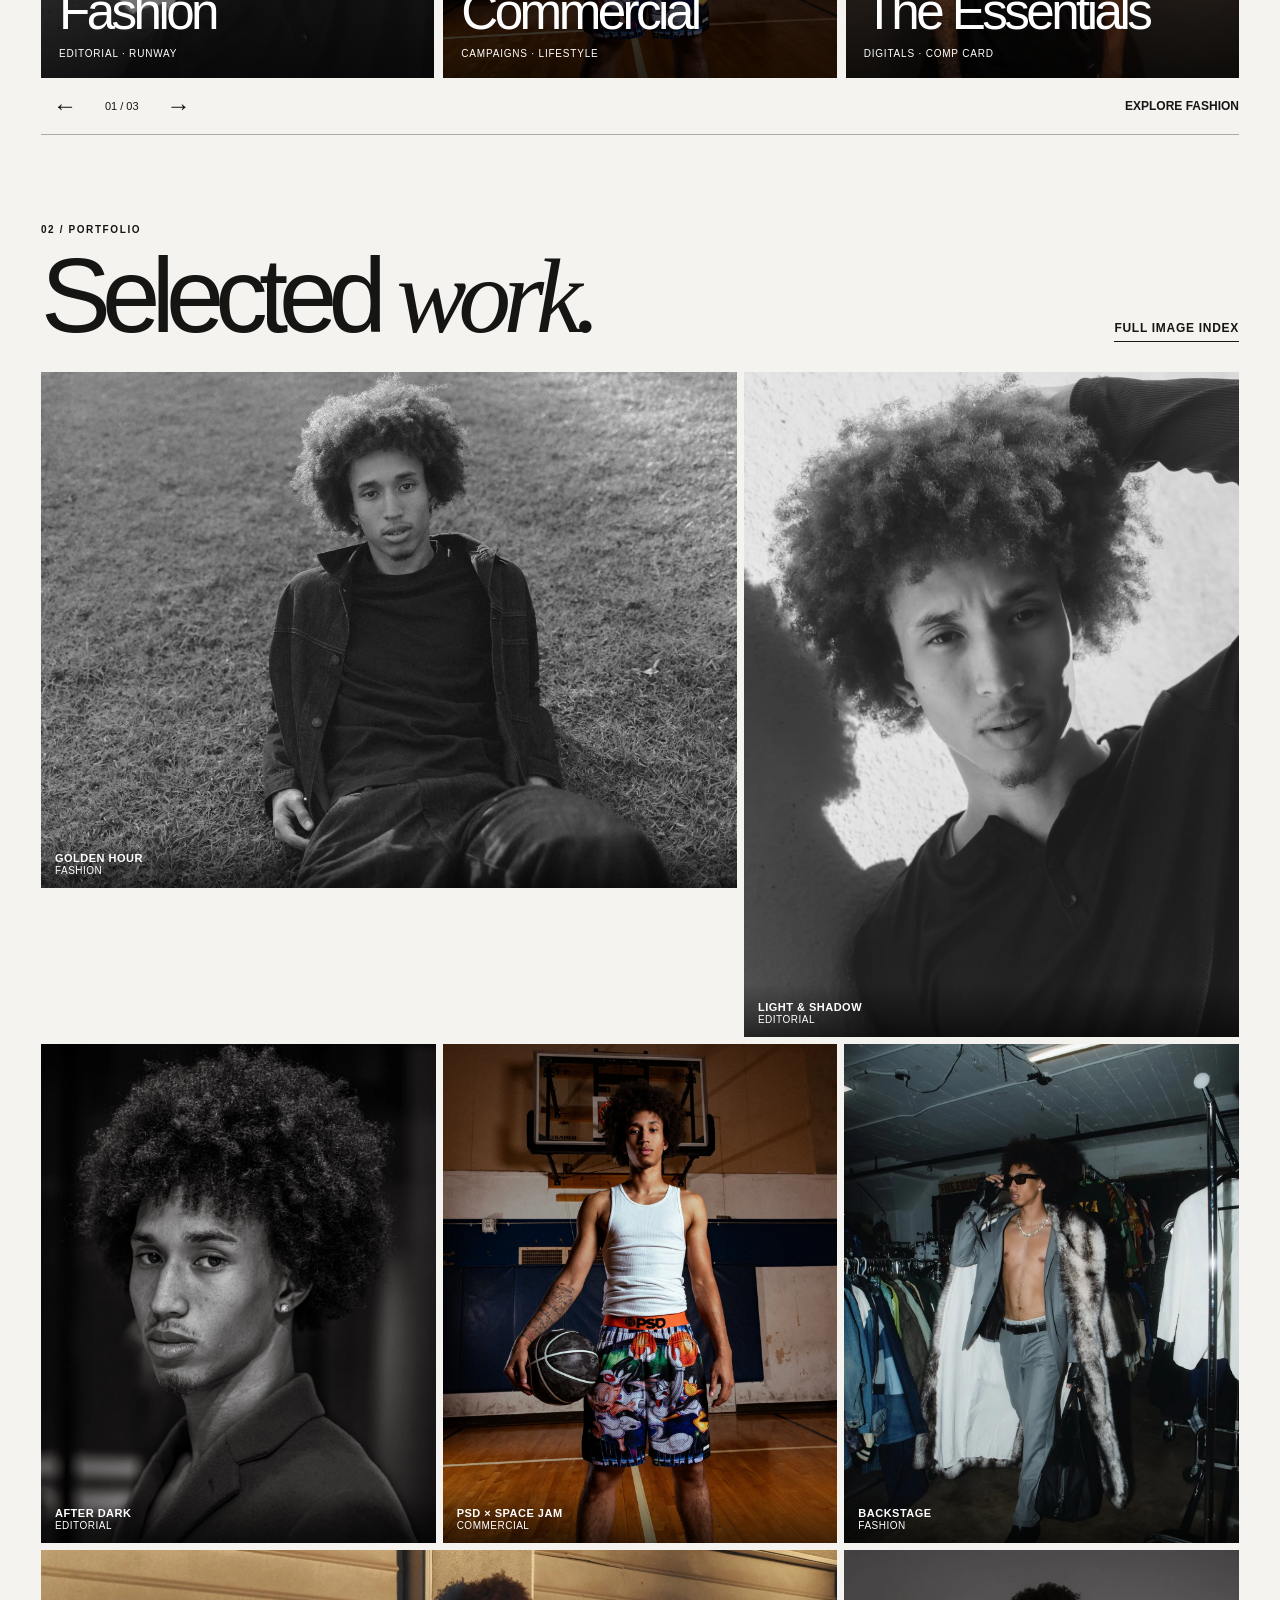
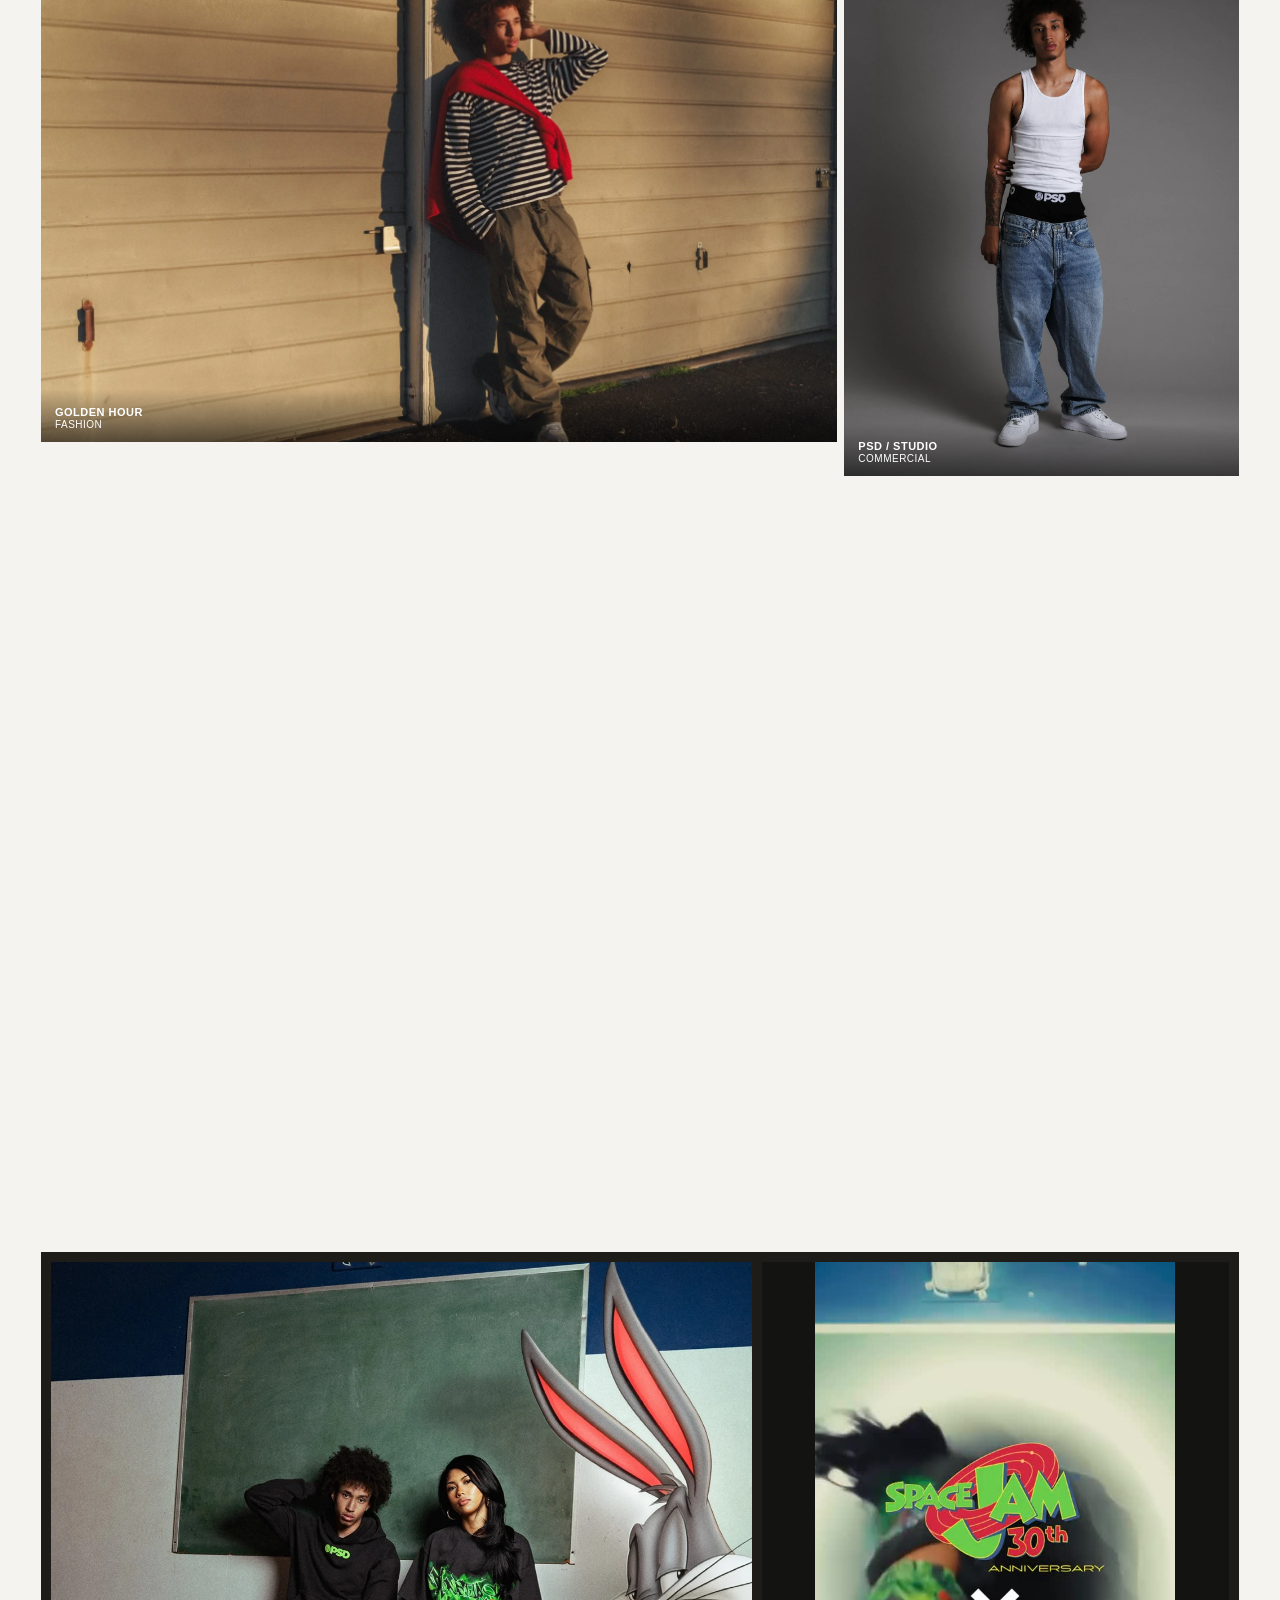
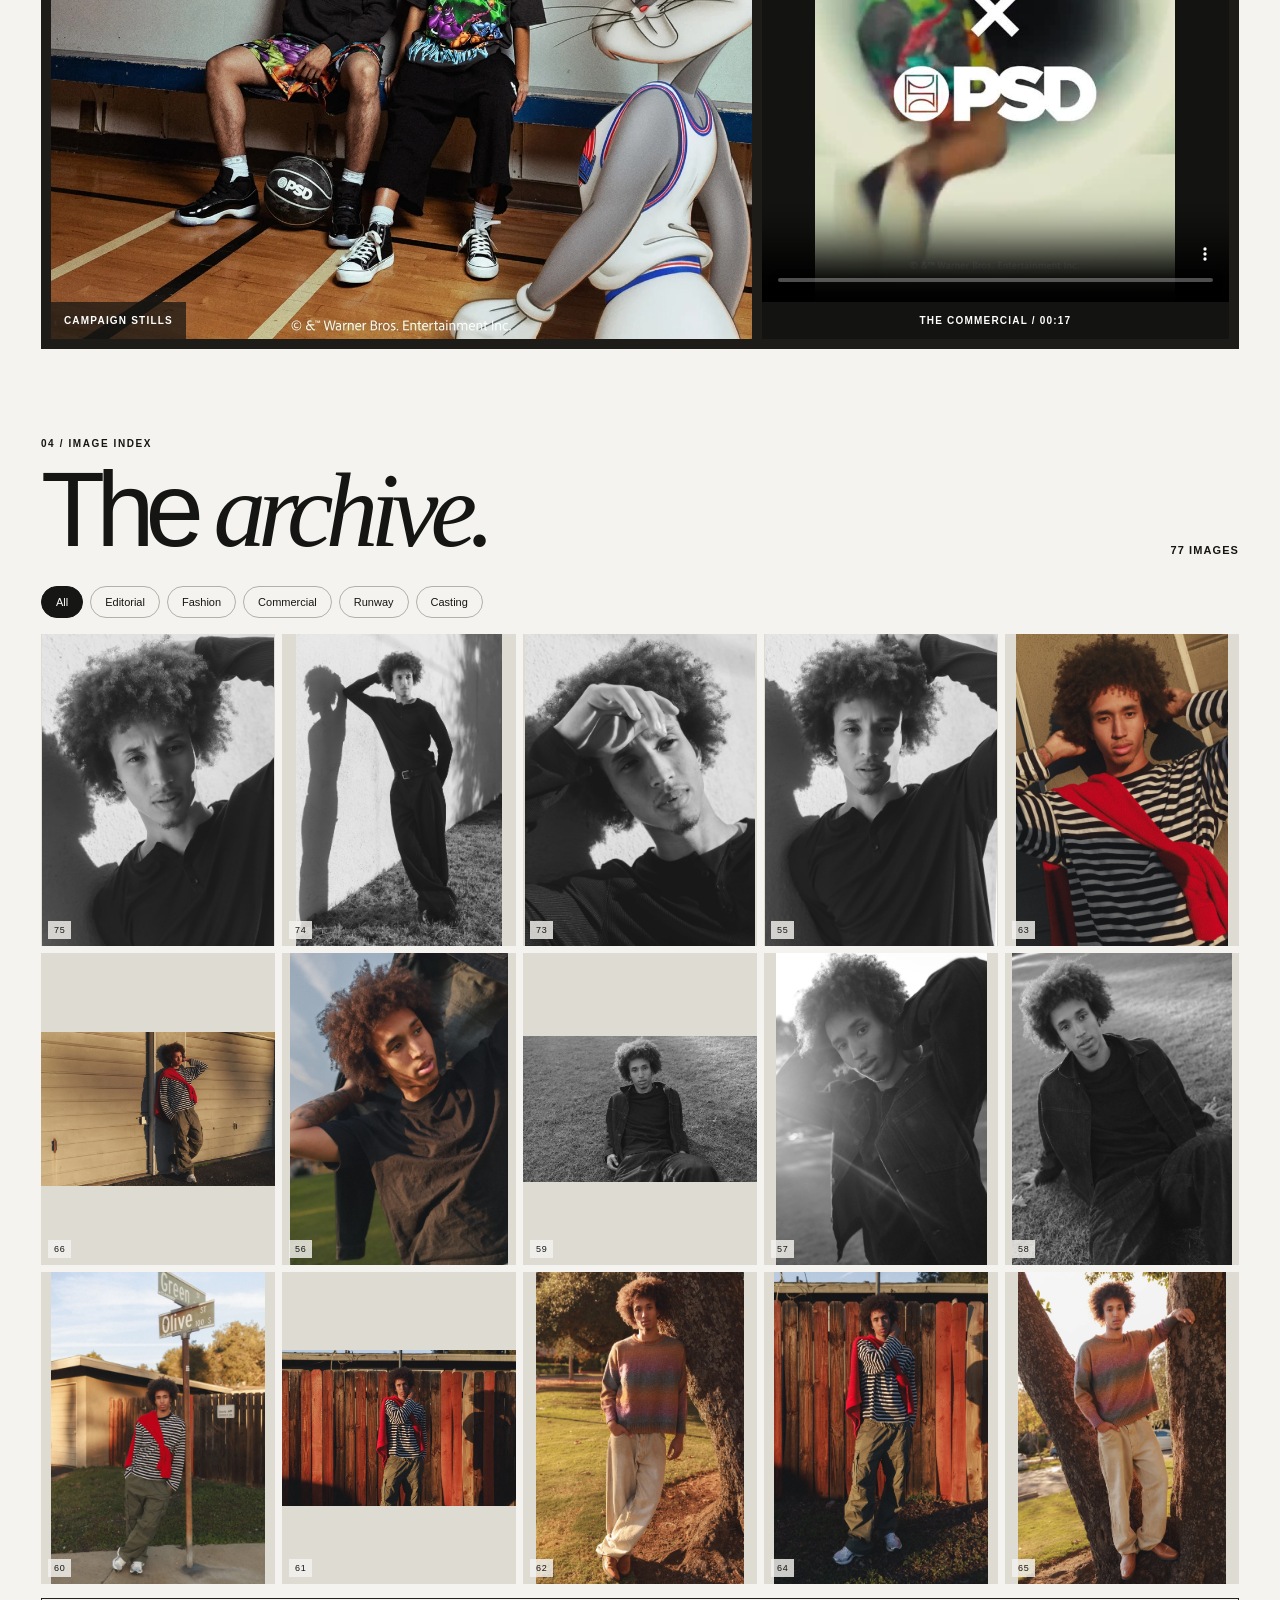
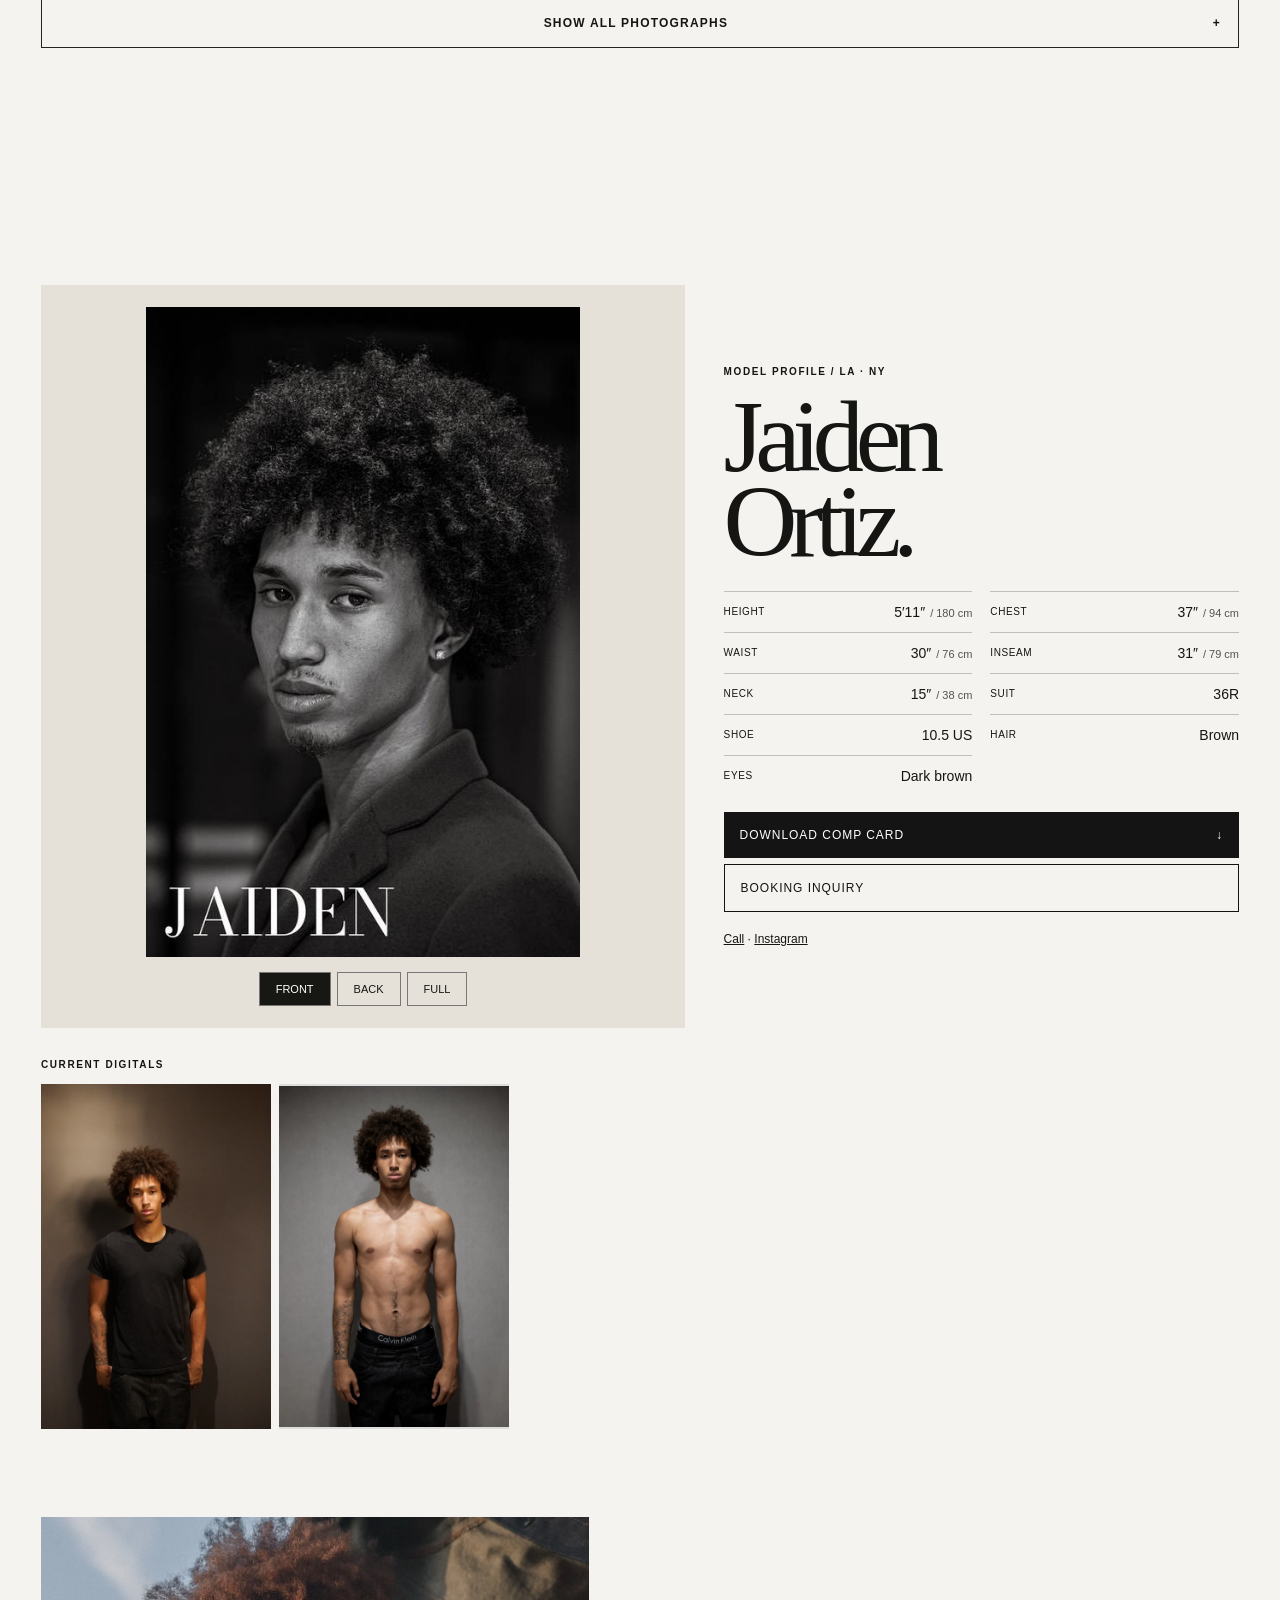
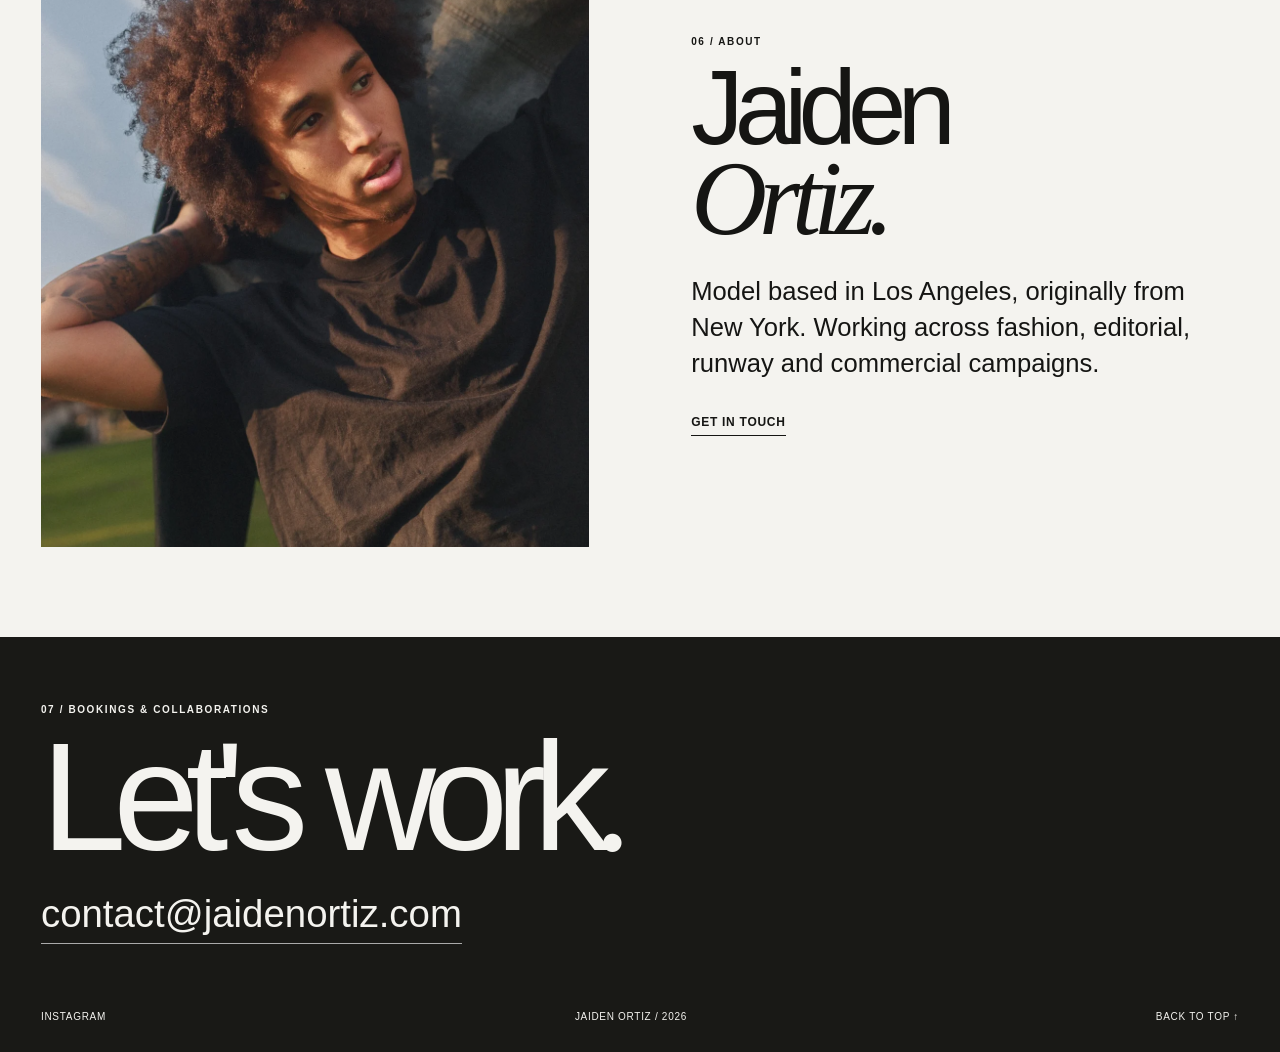
==== commit 096a202b: "Publish Perspectives portfolio and updated Casting Room" ====
--- a/index.html
+++ b/index.html
@@ -1,99 +1,10 @@
-<!doctype html>
-<html lang="en">
-<head>
-<meta charset="utf-8">
-<meta name="viewport" content="width=device-width,initial-scale=1,viewport-fit=cover">
-<meta name="theme-color" content="#141414">
-<title>Jaiden Ortiz — Model</title>
-<meta name="description" content="Jaiden Ortiz — model. Portfolio, casting materials, and booking inquiries.">
-<style>
-@font-face{font-family:Caslon;src:url('/media/fonts/libre-caslon-display.ttf') format('truetype');font-display:swap}
-*{box-sizing:border-box}html,body{margin:0;background:#141414;color:#f2eee7;font-family:Arial,Helvetica,sans-serif}a{color:inherit;text-decoration:none}
-.hero{position:relative;height:100svh;min-height:680px;overflow:hidden}
-nav{position:absolute;z-index:3;top:0;left:0;right:0;display:flex;justify-content:space-between;align-items:center;padding:24px 4vw;font-size:9px;letter-spacing:.15em}
-.jo{font-family:Caslon,Georgia,serif;font-size:34px;letter-spacing:-.08em}.links{display:flex;gap:24px}
-.photo{position:absolute;top:80px;right:4vw;bottom:0;width:60%;margin:0}.photo img{display:block;width:100%;height:100%;object-fit:contain;object-position:center top;filter:brightness(.82)}
-.photo:after{content:"";position:absolute;inset:0;background:linear-gradient(180deg,#0001 30%,#000b 100%)}
-.identity{position:absolute;z-index:2;left:4vw;bottom:7vh}.kicker{font-size:9px;letter-spacing:.2em;margin:0 0 15px;color:#d0c9c0}
-h1{font-family:Caslon,Georgia,serif;font-size:clamp(100px,14vw,220px);font-weight:400;line-height:.75;letter-spacing:-.065em;margin:0}
-h1 span{display:block}h1 span:last-child{margin-left:4vw}.cta{display:inline-block;margin-top:30px;border-bottom:1px solid #ddd5ca;padding-bottom:7px;font-size:9px;letter-spacing:.15em}
-@media(max-width:700px){.photo{top:80px;right:0;width:100%;bottom:0}nav{padding:18px 16px}.links{gap:14px}.links a:nth-child(2){display:none}.identity{left:16px;bottom:6vh}h1{font-size:clamp(92px,24vw,150px)}}
-#portfolio{display:block;position:relative;min-height:100svh;background:#0d0d0d;padding:calc(24px + env(safe-area-inset-top)) 22px calc(42px + env(safe-area-inset-bottom));overflow:auto}
-#portfolio.unused-open{display:block;animation:portfolioIn .62s cubic-bezier(.16,.84,.22,1) both}
-@keyframes portfolioIn{from{opacity:0;transform:translateY(18px)}to{opacity:1;transform:none}}
-.portfolio-head{display:flex;align-items:flex-end;justify-content:space-between;gap:18px;margin-bottom:28px}
-.portfolio-title{font-family:Georgia,serif;font-size:clamp(62px,9vw,120px);font-weight:400;letter-spacing:-.065em;margin:0;line-height:.82}
-.portfolio-meta{display:flex;align-items:center;gap:18px}
-.portfolio-count{font-size:9px;letter-spacing:.18em;color:#8f8a82}
-.back-card{border:1px solid #444;background:#151515;color:#fff;padding:11px 13px;font-size:9px;letter-spacing:.14em}
-
-/* Balanced portfolio: every tile is the same 2:3 size.
-   Original photos only. Cropping is limited to slight side-trim on wider originals. */
-.gallery{display:grid;grid-template-columns:repeat(3,minmax(0,1fr));gap:12px}
-.gallery button{display:block;width:100%;aspect-ratio:2/3;border:0;padding:0;margin:0;background:#111;overflow:hidden;cursor:zoom-in}
-.gallery img{display:block;width:100%;height:100%;object-fit:cover;object-position:50% 50%;transition:transform .28s ease,filter .28s ease}
-.gallery button:nth-child(1) img{object-position:53% 50%}
-.gallery button:hover img{transform:scale(1.006);filter:brightness(.95)}
-.portfolio-foot{display:flex;align-items:flex-start;justify-content:space-between;gap:26px;margin-top:38px;padding-top:20px;border-top:1px solid #303030}
-.portfolio-foot-left{font-family:Georgia,serif;font-size:clamp(28px,3vw,44px);line-height:1;letter-spacing:-.035em}
-.portfolio-foot-links{display:flex;flex-direction:column;align-items:flex-end;gap:12px;font-size:9px;letter-spacing:.14em;color:#b9b3aa}
-
-.lightbox{position:fixed;inset:0;z-index:150;background:#050505fb;display:none;align-items:center;justify-content:center;padding:18px;touch-action:none}
-.lightbox.open{display:flex;animation:lbIn .24s ease both}
-@keyframes lbIn{from{opacity:0}to{opacity:1}}
-.lightbox img{max-width:96vw;max-height:92vh;object-fit:contain;user-select:none;-webkit-user-drag:none;animation:photoIn .32s cubic-bezier(.16,.84,.22,1)}
-@keyframes photoIn{from{opacity:.2;transform:scale(.985)}to{opacity:1;transform:none}}
-.lb-close{position:absolute;right:16px;top:calc(14px + env(safe-area-inset-top));border:1px solid #444;background:#101010d9;color:#fff;width:44px;height:44px;font-size:26px}
-.lb-prev,.lb-next{position:absolute;top:50%;transform:translateY(-50%);border:1px solid #444;background:#111c;color:#fff;width:46px;height:46px;border-radius:50%;font-size:22px}
-.lb-prev{left:16px}.lb-next{right:16px}
-.lb-count{position:absolute;bottom:calc(13px + env(safe-area-inset-bottom));font-size:9px;letter-spacing:.18em;color:#888}
-
-
-html{scroll-behavior:smooth}body{overflow-x:hidden;overflow-y:auto}.home-portfolio{scroll-margin-top:0}.portfolio-title{font-family:Caslon,Georgia,serif}.back-card{display:inline-block}
-@media(max-width:900px){.gallery{gap:8px}}
-@media(max-width:700px){#portfolio{padding-left:10px;padding-right:10px}.portfolio-title{font-size:64px}.portfolio-count{display:none}.gallery{grid-template-columns:repeat(2,minmax(0,1fr));gap:7px}.portfolio-foot{flex-direction:column}.portfolio-foot-links{align-items:flex-start}.lb-prev,.lb-next{display:none}}
-@media(prefers-reduced-motion:reduce){html{scroll-behavior:auto}*,*:before,*:after{animation:none!important;transition:none!important}}
-
-.quick-contact{position:fixed;z-index:120;right:clamp(12px,3vw,26px);bottom:calc(16px + env(safe-area-inset-bottom));display:inline-block;background:#efeae0;color:#141414;border:1px solid #efeae0;padding:13px 16px;font-size:10px;letter-spacing:.16em;box-shadow:0 8px 28px #0005}
-.quick-contact:hover{background:#fff}
-.quick-contact:focus-visible{outline:2px solid #fff;outline-offset:3px}
-@media(max-width:700px){.quick-contact{padding:12px 14px;font-size:9px}}
-.portfolio-filters{display:flex;flex-wrap:wrap;gap:8px;margin:0 0 25px}.portfolio-filters button{background:transparent;border:1px solid #444;color:#c8c2ba;padding:11px 13px;font-size:9px;letter-spacing:.1em;cursor:pointer}.portfolio-filters button.active,.portfolio-filters button:hover{background:#eee9e0;color:#111;border-color:#eee9e0}.project-notes{display:grid;grid-template-columns:repeat(3,1fr);gap:12px;margin-bottom:30px}.project-notes article{border-top:1px solid #666;padding:16px 4px 12px}.project-notes span{font-size:9px;letter-spacing:.16em;color:#a49d93}.project-notes h3{font:normal 29px Caslon,Georgia,serif;margin:12px 0}.project-notes p{font-size:12px;line-height:1.6;color:#aaa49d;max-width:38ch}.project-notes article[hidden]{display:none}@media(max-width:700px){.project-notes{grid-template-columns:1fr}.portfolio-filters button{font-size:8px;padding:9px}}
-.portfolio-intro{font-size:12px;color:#aaa49d;line-height:1.7;margin:0 0 25px}.gallery[hidden]{display:none}</style>
-<link rel="stylesheet" href="/portfolio.css?v=2">
-</head>
-<body>
-<a class="quick-contact" href="/contact/" aria-label="Open contact options: phone, email, Instagram">CONTACT ↗</a>
-<section class="hero">
-<nav><a class="jo" href="/">JO</a><div class="links"><a href="/casting/">CASTING</a><a href="/about/">ABOUT</a><a href="/contact/">CONTACT ↗</a></div></nav>
-<figure class="photo"><img src="/media/images/jaiden-original-edit.jpg" alt="Jaiden Ortiz"></figure>
-<div class="identity"><p class="kicker">JAIDEN ORTIZ / MODEL</p><h1><span>Jaiden</span><span>Ortiz.</span></h1><a class="cta" href="#portfolio">VIEW WORK →</a></div>
-</section>
-<section id="portfolio" class="home-portfolio">
-  <div class="portfolio-head">
-    <h2 class="portfolio-title">Portfolio.</h2>
-    <div class="portfolio-meta">
-      <span class="portfolio-count">FASHION / COMMERCIAL / RUNWAY</span>
-      <a class="back-card" href="/casting/">COMP CARD ↗</a>
-    </div>
-  </div>
-
-<div class="portfolio-filters" role="group" aria-label="Filter portfolio"><button type="button" data-filter="all" aria-pressed="true" class="active">All Work</button><button type="button" data-filter="runway" aria-pressed="false" class="">Runway</button><button type="button" data-filter="editorial" aria-pressed="false" class="">Editorial</button><button type="button" data-filter="commercial" aria-pressed="false" class="">Commercial / Lifestyle</button><button type="button" data-filter="digitals" aria-pressed="false" class="">Digitals</button><button type="button" data-filter="suiting" aria-pressed="false" class="">Suiting</button></div><p id="portfolio-status" class="portfolio-intro" role="status">26 photographs / 5 projects</p><div class="portfolio-grid"><article class="portfolio-project" id="psd-underwear" data-category="commercial"><header class="project-heading"><div><p class="project-category">Commercial / Lifestyle</p><h3>PSD Underwear</h3><p class="project-tags">Official PSD work · Apparel · Underwear · Studio</p></div><p class="project-description">Commercial lifestyle imagery featuring PSD Underwear, contemporary streetwear styling, relaxed silhouettes, and product-focused studio photography. A series exploring versatility, natural expression, and modern casualwear.</p></header><div class="project-gallery"><button type="button" style="--tile-order:0" data-image="0" aria-label="Open PSD Underwear photograph 1"><img loading="lazy" decoding="async" src="/media/portfolio/psd-underwear/photo-02.jpg" alt="Jaiden Ortiz — full-length studio photograph in white tank, denim and black PSD underwear"><span class="tile-caption"><span>PSD Underwear</span><span aria-hidden="true">↗</span></span></button><button type="button" style="--tile-order:5" data-image="1" aria-label="Open PSD Underwear photograph 2"><img loading="lazy" decoding="async" src="/media/portfolio/psd-underwear/photo-01.jpg" alt="Jaiden Ortiz — full-length studio photograph in denim and red PSD underwear"><span class="tile-caption"><span>PSD Underwear</span><span aria-hidden="true">↗</span></span></button><button type="button" style="--tile-order:10" data-image="2" aria-label="Open PSD Underwear photograph 3"><img loading="lazy" decoding="async" src="/media/portfolio/psd-underwear/photo-04.jpg" alt="Jaiden Ortiz — black T-shirt and relaxed denim styling"><span class="tile-caption"><span>PSD Underwear</span><span aria-hidden="true">↗</span></span></button><button type="button" style="--tile-order:15" data-image="3" aria-label="Open PSD Underwear photograph 4"><img loading="lazy" decoding="async" src="/media/portfolio/psd-underwear/photo-03.jpg" alt="Jaiden Ortiz — rear view of red PSD underwear and denim"><span class="tile-caption"><span>PSD Underwear</span><span aria-hidden="true">↗</span></span></button><button type="button" style="--tile-order:20" data-image="4" aria-label="Open PSD Underwear photograph 5"><img loading="lazy" decoding="async" src="/media/portfolio/psd-underwear/photo-05.jpg" alt="Jaiden Ortiz — rear view of black PSD underwear and denim"><span class="tile-caption"><span>PSD Underwear</span><span aria-hidden="true">↗</span></span></button><button type="button" style="--tile-order:25" data-image="5" aria-label="Open PSD Underwear photograph 6"><img loading="lazy" decoding="async" src="/media/portfolio/psd-underwear/photo-07.jpg" alt="Jaiden Ortiz — white tank and relaxed black trousers"><span class="tile-caption"><span>PSD Underwear</span><span aria-hidden="true">↗</span></span></button><button type="button" style="--tile-order:30" data-image="6" aria-label="Open PSD Underwear photograph 7"><img loading="lazy" decoding="async" src="/media/portfolio/psd-underwear/photo-06.jpg" alt="Jaiden Ortiz — side pose in white tank and black trousers"><span class="tile-caption"><span>PSD Underwear</span><span aria-hidden="true">↗</span></span></button></div></article><article class="portfolio-project" id="contemporary-menswear" data-category="editorial suiting"><header class="project-heading"><div><p class="project-category">Editorial / Suiting</p><h3>Contemporary Menswear</h3><p class="project-tags">Menswear · Tailoring · Fashion</p></div><p class="project-description">An exploration of contemporary tailoring through layered outerwear, structured silhouettes, statement accessories, and expressive fashion styling. Classic menswear reinterpreted through a modern editorial perspective.</p></header><div class="project-gallery"><button type="button" style="--tile-order:1" data-image="0" aria-label="Open Contemporary Menswear photograph 1"><img loading="lazy" decoding="async" src="/media/portfolio/contemporary-menswear/photo-08.jpg" alt="Jaiden Ortiz — white tailoring with a long camel coat"><span class="tile-caption"><span>Contemporary Menswear</span><span aria-hidden="true">↗</span></span></button><button type="button" style="--tile-order:6" data-image="1" aria-label="Open Contemporary Menswear photograph 2"><img loading="lazy" decoding="async" src="/media/portfolio/contemporary-menswear/photo-09.jpg" alt="Jaiden Ortiz — layered grey tailoring, statement coat and sunglasses"><span class="tile-caption"><span>Contemporary Menswear</span><span aria-hidden="true">↗</span></span></button><button type="button" style="--tile-order:11" data-image="2" aria-label="Open Contemporary Menswear photograph 3"><img loading="lazy" decoding="async" src="/media/portfolio/contemporary-menswear/photo-12.jpg" alt="Jaiden Ortiz — blue suit in a wardrobe studio"><span class="tile-caption"><span>Contemporary Menswear</span><span aria-hidden="true">↗</span></span></button><button type="button" style="--tile-order:16" data-image="3" aria-label="Open Contemporary Menswear photograph 4"><img loading="lazy" decoding="async" src="/media/portfolio/contemporary-menswear/photo-10.jpg" alt="Jaiden Ortiz — white tailoring and camel coat, alternate pose"><span class="tile-caption"><span>Contemporary Menswear</span><span aria-hidden="true">↗</span></span></button><button type="button" style="--tile-order:21" data-image="4" aria-label="Open Contemporary Menswear photograph 5"><img loading="lazy" decoding="async" src="/media/portfolio/contemporary-menswear/photo-11.jpg" alt="Jaiden Ortiz — grey tailoring and statement outerwear, alternate pose"><span class="tile-caption"><span>Contemporary Menswear</span><span aria-hidden="true">↗</span></span></button></div></article><article class="portfolio-project" id="runway" data-category="runway suiting"><header class="project-heading"><div><p class="project-category">Runway / Suiting</p><h3>On the Runway</h3><p class="project-tags">Menswear · Tailoring</p></div><p class="project-description">Selected runway photographs in tailored menswear.</p></header><div class="project-gallery"><button type="button" style="--tile-order:2" data-image="0" aria-label="Open On the Runway photograph 1"><img loading="lazy" decoding="async" src="/casting/assets/portfolio-04.jpg" alt="Jaiden Ortiz — walking the runway in a dark tailored suit"><span class="tile-caption"><span>On the Runway</span><span aria-hidden="true">↗</span></span></button><button type="button" style="--tile-order:7" data-image="1" aria-label="Open On the Runway photograph 2"><img loading="lazy" decoding="async" src="/casting/assets/portfolio-12.jpg" alt="Jaiden Ortiz — full-length runway walk"><span class="tile-caption"><span>On the Runway</span><span aria-hidden="true">↗</span></span></button><button type="button" style="--tile-order:12" data-image="2" aria-label="Open On the Runway photograph 3"><img loading="lazy" decoding="async" src="/casting/assets/portfolio-11.jpg" alt="Jaiden Ortiz — runway portrait in a dark suit"><span class="tile-caption"><span>On the Runway</span><span aria-hidden="true">↗</span></span></button><button type="button" style="--tile-order:17" data-image="3" aria-label="Open On the Runway photograph 4"><img loading="lazy" decoding="async" src="/casting/assets/portfolio-03.jpg" alt="Jaiden Ortiz — close-up from the runway series"><span class="tile-caption"><span>On the Runway</span><span aria-hidden="true">↗</span></span></button></div></article><article class="portfolio-project" id="editorial-selects" data-category="editorial"><header class="project-heading"><div><p class="project-category">Editorial</p><h3>Editorial Selects</h3><p class="project-tags">Fashion · Portraiture</p></div><p class="project-description">Selected fashion portraits, from relaxed denim to structured monochrome styling.</p></header><div class="project-gallery"><button type="button" style="--tile-order:3" data-image="0" aria-label="Open Editorial Selects photograph 1"><img loading="lazy" decoding="async" src="/casting/assets/portfolio-01.jpg" alt="Jaiden Ortiz — seated editorial portrait in a black tank and denim"><span class="tile-caption"><span>Editorial Selects</span><span aria-hidden="true">↗</span></span></button><button type="button" style="--tile-order:8" data-image="1" aria-label="Open Editorial Selects photograph 2"><img loading="lazy" decoding="async" src="/casting/assets/portfolio-08.jpg" alt="Jaiden Ortiz — full-length denim editorial"><span class="tile-caption"><span>Editorial Selects</span><span aria-hidden="true">↗</span></span></button><button type="button" style="--tile-order:13" data-image="2" aria-label="Open Editorial Selects photograph 3"><img loading="lazy" decoding="async" src="/casting/assets/portfolio-09.jpg" alt="Jaiden Ortiz — black jacket and tie editorial portrait"><span class="tile-caption"><span>Editorial Selects</span><span aria-hidden="true">↗</span></span></button><button type="button" style="--tile-order:18" data-image="3" aria-label="Open Editorial Selects photograph 4"><img loading="lazy" decoding="async" src="/casting/assets/portfolio-13.jpg" alt="Jaiden Ortiz — full-length monochrome editorial"><span class="tile-caption"><span>Editorial Selects</span><span aria-hidden="true">↗</span></span></button><button type="button" style="--tile-order:23" data-image="4" aria-label="Open Editorial Selects photograph 5"><img loading="lazy" decoding="async" src="/media/portfolio/portrait-studies/photo-13.jpg" alt="Jaiden Ortiz — low-key portrait in black shirt and tie"><span class="tile-caption"><span>Editorial Selects</span><span aria-hidden="true">↗</span></span></button><button type="button" style="--tile-order:28" data-image="5" aria-label="Open Editorial Selects photograph 6"><img loading="lazy" decoding="async" src="/media/portfolio/portrait-studies/photo-14.jpg" alt="Jaiden Ortiz — low-key portrait in an open black jacket"><span class="tile-caption"><span>Editorial Selects</span><span aria-hidden="true">↗</span></span></button></div></article><article class="portfolio-project" id="digitals" data-category="digitals"><header class="project-heading"><div><p class="project-category">Digitals</p><h3>Digitals</h3><p class="project-tags">Front · Profile · Casting</p></div><p class="project-description">Simple front and profile views for casting.</p></header><div class="project-gallery"><button type="button" style="--tile-order:4" data-image="0" aria-label="Open Digitals photograph 1"><img loading="lazy" decoding="async" src="/casting/assets/portfolio-05.jpg" alt="Jaiden Ortiz — front view in a white tank"><span class="tile-caption"><span>Digitals</span><span aria-hidden="true">↗</span></span></button><button type="button" style="--tile-order:9" data-image="1" aria-label="Open Digitals photograph 2"><img loading="lazy" decoding="async" src="/casting/assets/portfolio-07.jpg" alt="Jaiden Ortiz — profile view in a white tank"><span class="tile-caption"><span>Digitals</span><span aria-hidden="true">↗</span></span></button><button type="button" style="--tile-order:14" data-image="2" aria-label="Open Digitals photograph 3"><img loading="lazy" decoding="async" src="/casting/assets/portfolio-06.jpg" alt="Jaiden Ortiz — front view in a black T-shirt"><span class="tile-caption"><span>Digitals</span><span aria-hidden="true">↗</span></span></button><button type="button" style="--tile-order:19" data-image="3" aria-label="Open Digitals photograph 4"><img loading="lazy" decoding="async" src="/casting/assets/portfolio-02.jpg" alt="Jaiden Ortiz — shirtless front view"><span class="tile-caption"><span>Digitals</span><span aria-hidden="true">↗</span></span></button></div></article></div>
-  <div class="portfolio-foot">
-    <div class="portfolio-foot-left">Selected work.</div>
-    <div class="portfolio-foot-links">
-      <a href="mailto:contact@jaidenortiz.com">EMAIL / BOOKINGS ↗</a>
-      <a href="tel:+17186077079">PHONE / (718) 607-7079 ↗</a>
-      <a href="https://www.instagram.com/jaidenn_n/" target="_blank" rel="noopener">@JAIDENN_N ↗</a>
-    </div>
-  </div>
-</section>
-<dialog class="project-lightbox" id="project-lightbox" aria-label="Portfolio image viewer">
-<div class="viewer-top"><span id="viewer-title"></span><button type="button" class="viewer-close" aria-label="Close image">×</button></div>
-<img id="viewer-image" alt="">
-<details class="viewer-details"><summary>Project details</summary><p id="viewer-category"></p><p id="viewer-description"></p></details>
-<div class="viewer-bottom"><button type="button" class="viewer-prev" aria-label="Previous image">←</button><span id="viewer-count" aria-live="polite"></span><button type="button" class="viewer-next" aria-label="Next image">→</button></div>
-</dialog>
-<script src="/portfolio.js?v=2" defer></script>
-</body>
-</html>
+<!doctype html><html lang="en"><head><meta charset="utf-8"><meta name="viewport" content="width=device-width,initial-scale=1"><meta name="theme-color" content="#f4f3ef"><title>Jaiden Ortiz — Perspectives</title><link rel="stylesheet" href="style.css"></head><body>
+<div class="intro" aria-hidden="true"><span>J<span class="intro-o">O</span></span><div class="intro-line"></div></div>
+<header class="nav"><a class="mark" href="#home" aria-label="Jaiden Ortiz home">JO<span>.</span></a><nav><a href="#perspectives">Perspectives</a><a href="#work">Work</a><a href="#campaign">Campaigns</a><a href="#casting">Casting</a></nav><a class="booking" href="#contact">Bookings </a><button class="menu" aria-expanded="false" aria-label="Open menu">Menu <span>+</span></button></header><div class="mobile-nav" hidden><a href="#perspectives">Perspectives</a><a href="#work">Work</a><a href="#campaign">Campaigns</a><a href="#casting">Casting</a><a href="#about">About</a><a href="#contact">Bookings</a></div>
+<main id="home"><section class="hero" aria-label="Featured photography"><div class="hero-stage" id="heroStage"><div class="hero-left"><img id="heroA" src="assets/59.webp" alt="Black and white outdoor fashion portrait"></div><div class="hero-right"><img id="heroB" src="assets/63.webp" alt="Sunlit portrait in striped shirt and red sweater"></div><div class="hero-shade"></div><div class="hero-caption"><span>MODEL / CREATIVE</span><span>LOS ANGELES · NEW YORK</span></div><h1>JAIDEN<span>ORTIZ</span></h1><a class="scroll" href="#perspectives" aria-label="Explore perspectives">↓</a></div><div class="hero-rail"><span id="slideLabel">01 / 08</span><div class="rail-progress" id="progress"><i></i></div><button id="prev" aria-label="Previous featured image">←</button><button id="next" aria-label="Next featured image">→</button><button id="pause" aria-label="Pause slideshow">Pause</button><span class="rail-note">A DIFFERENT COVER EVERY VISIT</span></div></section>
+<section class="perspectives" id="perspectives"><div class="perspective-top"><div><span class="eyebrow">01 / THE MANY SIDES OF JO</span><h2>How do you<br>see <em>me?</em></h2></div><p>One face. Different worlds.<br>Swipe to explore.</p></div><div class="lens-track" id="lensTrack" aria-label="Choose a portfolio perspective"></div><div class="lens-rail"><button id="lensPrev" aria-label="Previous perspective">←</button><span id="lensStatus" aria-live="polite">01 / 03</span><button id="lensNext" aria-label="Next perspective">→</button><a id="lensOpen" href="#work">Explore fashion</a></div></section><section id="work" class="work"><div class="section-title"><div><span class="eyebrow">02 / PORTFOLIO</span><h2>Selected<span class="serif"> work.</span></h2></div><a href="#archive" class="textlink">Full image index</a></div><div class="mosaic" id="mosaic"></div></section>
+<section id="campaign" class="campaign"><div class="section-title"><div><span class="eyebrow">03 / COMMERCIAL</span><h2>PSD <span class="serif">×</span><br>Space Jam.</h2></div><button class="textlink" data-project="space">Campaign gallery</button></div><div class="campaign-stage"><button class="campaign-image" data-project="space" aria-label="Open PSD Space Jam gallery"><img src="assets/10.webp" alt="PSD Space Jam campaign with Bugs Bunny" loading="lazy"><span>CAMPAIGN STILLS</span></button><div class="film"><video controls playsinline preload="none" poster="assets/psd-poster.jpg" src="assets/psd.mp4" aria-label="PSD Space Jam commercial"></video><span>THE COMMERCIAL / 00:17</span></div></div></section>
+<section id="archive" class="archive"><div class="section-title"><div><span class="eyebrow">04 / IMAGE INDEX</span><h2>The<span class="serif"> archive.</span></h2></div><span id="archiveCount">77 IMAGES</span></div><div class="filters" id="filters" role="group" aria-label="Filter photographs"></div><div class="archive-grid" id="archiveGrid"></div><button class="more" id="more">Show all photographs <span>+</span></button></section>
+<section id="casting" class="casting"><div class="section-title"><div><span class="eyebrow">05 / CASTING</span><h2>The <span class="serif">card.</span></h2></div><a class="textlink" href="casting/index.html">Casting room</a></div><div class="cast-layout"><div class="card-view"><img id="cardImage" src="assets/comp-front.jpg" alt="Original comp card front"><div class="card-controls"><button data-side="front" aria-pressed="true">Front</button><button data-side="back" aria-pressed="false">Back</button><button data-side="full" aria-pressed="false">Full</button></div></div><div class="cast-details"><span class="eyebrow">MODEL PROFILE / LA · NY</span><h3>Jaiden<br>Ortiz.</h3><div class="measurements"><div><span>Height</span><strong>5′11″ <small class="metric">/ 180 cm</small></strong></div><div><span>Chest</span><strong>37″ <small class="metric">/ 94 cm</small></strong></div><div><span>Waist</span><strong>30″ <small class="metric">/ 76 cm</small></strong></div><div><span>Inseam</span><strong>31″ <small class="metric">/ 79 cm</small></strong></div><div><span>Neck</span><strong>15″ <small class="metric">/ 38 cm</small></strong></div><div><span>Suit</span><strong>36R</strong></div><div><span>Shoe</span><strong>10.5 US</strong></div><div><span>Hair</span><strong>Brown</strong></div><div><span>Eyes</span><strong>Dark brown</strong></div></div><a class="cast-action" href="assets/comp-full.jpg" download="Jaiden-Ortiz-Comp-Card.jpg">Download comp card <span>↓</span></a><a class="cast-action secondary" href="mailto:contact@jaidenortiz.com">Booking inquiry </a><div class="cast-agent"><a href="tel:+17186077079">Call</a> · <a href="https://www.instagram.com/jaidenn_n/">Instagram</a></div></div></div><div class="casting-digitals"><span class="eyebrow">CURRENT DIGITALS</span><div><button data-photo="53" aria-label="Open clothed digital"><img src="assets/53.webp" alt="Clothed digital" loading="lazy"></button><button data-photo="54" aria-label="Open shirtless digital"><img src="assets/54.webp" alt="Front-facing digital" loading="lazy"></button></div></div></section><section id="about" class="about"><img src="assets/56.webp" alt="Outdoor sunlit fashion portrait" loading="lazy"><div><span class="eyebrow">06 / ABOUT</span><h2>Jaiden<br><span class="serif">Ortiz.</span></h2><p>Model based in Los Angeles, originally from New York. Working across fashion, editorial, runway and commercial campaigns.</p><a href="#contact" class="textlink">Get in touch</a></div></section>
+<footer id="contact"><span class="eyebrow">07 / BOOKINGS & COLLABORATIONS</span><h2>Let's work<span class="serif">.</span></h2><a class="contact-email" href="mailto:contact@jaidenortiz.com">contact@jaidenortiz.com</a><div class="footer-bottom"><a href="https://www.instagram.com/jaidenn_n/" target="_blank" rel="noopener">Instagram</a><span>JAIDEN ORTIZ / 2026</span><a href="#home">Back to top ↑</a></div></footer></main>
+<dialog id="gallery"><div class="gallery-top"><span id="galleryTitle"></span><button id="closeGallery" aria-label="Close gallery">Close ×</button></div><div class="gallery-content"><button id="galleryPrev" aria-label="Previous photo">←</button><img id="galleryImage" alt="Portfolio photograph"><button id="galleryNext" aria-label="Next photo">→</button></div><div class="gallery-bottom"><span id="galleryCount"></span><div id="galleryThumbs"></div></div></dialog><script src="script.js"></script></body></html>
--- a/style.css
+++ b/style.css
@@ -0,0 +1,8 @@
+*{box-sizing:border-box}html{scroll-behavior:smooth;scroll-padding-top:64px}body{margin:0;background:#f4f3ef;color:#151513;font-family:Arial,Helvetica,sans-serif;-webkit-font-smoothing:antialiased}button,a{-webkit-tap-highlight-color:transparent}a{color:inherit;text-decoration:none}button{font:inherit;color:inherit;cursor:pointer;background:none;border:0}button:focus-visible,a:focus-visible{outline:2px solid #ed583a;outline-offset:3px}img{display:block;width:100%;height:100%;object-fit:cover}.intro{position:fixed;inset:0;background:#f4f3ef;display:flex;flex-direction:column;align-items:center;justify-content:center;z-index:100;pointer-events:none;animation:exit 0.75s cubic-bezier(.7,0,.2,1) 1s forwards}.intro>span{font-weight:900;font-size:clamp(80px,20vw,260px);letter-spacing:-.16em;line-height:.9;transform:translateX(-.08em)}.intro-o{display:inline-block;animation:rotate 1s cubic-bezier(.2,.75,.2,1)}.intro sup{font-size:.12em;letter-spacing:0;vertical-align:top;margin-left:15px}.intro-line{width:100px;height:2px;background:#141414;margin-top:25px;animation:load 1s ease both}@keyframes exit{to{transform:translateY(-101%);visibility:hidden}}@keyframes rotate{from{transform:translateX(40%) rotate(-50deg);opacity:0}to{transform:none;opacity:1}}@keyframes load{from{transform:scaleX(0)}to{transform:scaleX(1)}}.nav{position:sticky;top:0;z-index:20;height:64px;display:grid;grid-template-columns:1fr 1fr 1fr;align-items:center;padding:0 3.2vw;background:#f4f3ef;border-bottom:1px solid #17171320}.mark{font-size:32px;font-weight:900;letter-spacing:-.13em;width:max-content}.mark span{color:#a33b2a;margin-left:2px}.nav nav{display:flex;gap:28px;justify-content:center;font-size:12px;text-transform:uppercase;font-weight:700;letter-spacing:.065em}.nav a:hover,.textlink:hover{color:#9e382a}.booking{justify-self:end;border:1px solid #181816;padding:10px 15px;border-radius:99px;font-size:11px;font-weight:700;text-transform:uppercase;letter-spacing:.05em}.menu{display:none}.mobile-nav[hidden]{display:none}.hero{padding:0 12px}.hero-stage{height:calc(100svh - 116px);min-height:490px;max-height:900px;position:relative;display:grid;grid-template-columns:65% 35%;overflow:hidden;background:#262522;isolation:isolate}.hero-left,.hero-right{overflow:hidden;position:relative}.hero-left img{object-position:50% 35%}.hero-right img{object-position:50% 34%}.hero-stage img{will-change:transform;transition:opacity .38s,transform .9s cubic-bezier(.16,1,.3,1)}.hero-stage.changing img{opacity:0;transform:scale(1.055)}.hero-stage img.entering{animation:photo-in .8s cubic-bezier(.16,1,.3,1) both}@keyframes photo-in{from{opacity:0;transform:scale(1.045)}to{opacity:1;transform:scale(1)}}.hero-shade{position:absolute;inset:0;background:linear-gradient(0deg,#0009,transparent 40%),linear-gradient(180deg,#0004,transparent 18%);pointer-events:none}.hero-caption{position:absolute;left:2.2%;right:2.2%;top:22px;display:flex;justify-content:space-between;color:#fff;font-size:10px;letter-spacing:.15em;font-weight:700}.hero h1{position:absolute;bottom:2%;left:2%;margin:0;color:#fff;letter-spacing:-.091em;font-size:clamp(55px,12.4vw,220px);line-height:.78;font-weight:800;white-space:nowrap;animation:word-in .9s 1.2s both cubic-bezier(.16,1,.3,1)}.hero h1 span{margin-left:.08em;font-weight:300;letter-spacing:-.085em}.hero h1 sup{font-size:.12em;vertical-align:top;letter-spacing:0;margin-left:.6em}@keyframes word-in{from{transform:translateY(50%);opacity:0}to{transform:none;opacity:1}}.scroll{position:absolute;right:2%;bottom:4%;width:42px;height:42px;border:1px solid #fff9;color:white;border-radius:50%;display:grid;place-items:center;font-size:22px;transition:background .2s}.scroll:hover{background:#fff;color:#111}.hero-rail{height:52px;display:flex;align-items:center;gap:16px;padding:0 2%;font-size:10px;font-weight:700;letter-spacing:.1em}.rail-progress{height:1px;width:100px;background:#c7c4bb;overflow:hidden}.rail-progress i{display:block;width:100%;height:100%;background:#151513;transform-origin:left;animation:progress 5.5s linear infinite}@keyframes progress{from{transform:scaleX(0)}to{transform:scaleX(1)}}.hero-rail button{font-size:20px;padding:3px 5px}.rail-note{margin-left:auto}.work,.campaign,.archive,.casting,.about{padding:88px 3.2vw 0}.section-title{display:flex;align-items:end;justify-content:space-between;gap:20px;margin-bottom:30px}.eyebrow{display:block;font-weight:700;font-size:10px;letter-spacing:.16em;line-height:1.4}.section-title h2,.about h2,footer h2{font-size:clamp(54px,8.2vw,132px);line-height:.86;font-weight:500;letter-spacing:-.085em;margin:14px 0 0}.serif{font-family:Georgia,'Times New Roman',serif;font-style:italic;font-weight:400;letter-spacing:-.075em}.textlink{font-size:12px;letter-spacing:.06em;font-weight:700;text-transform:uppercase;border-bottom:1px solid;padding:0 0 6px;white-space:nowrap}.mosaic{display:grid;grid-template-columns:repeat(12,minmax(0,1fr));gap:7px;grid-auto-flow:dense}.tile{position:relative;overflow:hidden;padding:0;text-align:left;min-height:0;isolation:isolate;background:#d8d3c9}.tile img{transition:transform .75s cubic-bezier(.16,1,.3,1),filter .5s;object-position:50% 35%}.tile:hover img,.tile:focus-visible img{transform:scale(1.045)}.tile .tile-label{position:absolute;bottom:0;left:0;right:0;display:flex;justify-content:space-between;align-items:end;color:#fff;padding:17px 14px 12px;background:linear-gradient(transparent,#0009);font-size:11px;letter-spacing:.045em;text-transform:uppercase;font-weight:700;transition:padding .3s}.tile:hover .tile-label{padding-bottom:20px}.tile-label small{font-weight:400;font-size:10px}.mosaic .t0{grid-column:span 7;aspect-ratio:1.35}.mosaic .t1{grid-column:span 5;aspect-ratio:.96}.mosaic .t2,.mosaic .t3,.mosaic .t4{grid-column:span 4;aspect-ratio:.79}.mosaic .t5{grid-column:span 8;aspect-ratio:1.62}.mosaic .t6{grid-column:span 4;aspect-ratio:.8}.mosaic .t7{grid-column:span 6;aspect-ratio:1.18}.mosaic .t8{grid-column:span 6;aspect-ratio:1.18}.campaign-stage{display:grid;grid-template-columns:1.5fr 1fr;gap:10px;align-items:stretch;background:#1d1c19;padding:10px;color:white}.campaign-image{position:relative;padding:0;overflow:hidden}.campaign-image img{height:100%;object-fit:cover;object-position:50% 50%;transition:transform .6s}.campaign-image:hover img{transform:scale(1.035)}.campaign-image span,.film>span{font-size:10px;letter-spacing:.12em;font-weight:700;display:block;padding:13px}.campaign-image span{position:absolute;bottom:0;left:0;background:#151513b8}.film{display:grid;justify-items:center;align-items:center;background:#131311;min-height:0}.film video{display:block;width:100%;height:100%;max-height:640px;aspect-ratio:9/16;object-fit:contain;background:#131311}.archive #archiveCount{font-size:11px;letter-spacing:.1em;font-weight:700}.filters{display:flex;gap:7px;overflow-x:auto;scrollbar-width:thin;padding:0 0 16px}.filters button{border:1px solid #b3b0a8;border-radius:99px;padding:9px 14px;font-size:11px;white-space:nowrap}.filters button.active{background:#161614;color:#fff;border-color:#161614}.archive-grid{display:grid;grid-template-columns:repeat(5,minmax(0,1fr));gap:7px}.archive-grid button{aspect-ratio:3/4;position:relative;overflow:hidden;padding:0;background:#dedbd3}.archive-grid img{object-fit:contain;transition:transform .4s}.archive-grid button:hover img{transform:scale(1.04)}.archive-grid span{position:absolute;bottom:7px;left:7px;background:#f4f3efcf;padding:4px 6px;font-size:9px;letter-spacing:.08em}.more{display:block;width:100%;padding:17px;border:1px solid #222;margin-top:14px;font-weight:700;text-transform:uppercase;font-size:12px;letter-spacing:.1em}.more:hover{background:#151513;color:#fff}.more span{float:right}.digital-grid{display:grid;grid-template-columns:1fr 1fr 1fr;gap:10px}.digital-grid>button{padding:0;aspect-ratio:2/3;overflow:hidden}.digital-grid img{object-fit:contain;background:#dfddd5}.casting-info{display:flex;flex-direction:column;justify-content:center;padding:24px;background:#e6e2d9}.casting-info p{font-size:clamp(24px,4vw,56px);letter-spacing:-.06em;line-height:1;margin:22px 0}.pill{padding:13px 16px;border-radius:40px;border:1px solid;align-self:flex-start;font-size:12px;text-transform:uppercase;font-weight:700}.about{display:grid;grid-template-columns:1fr 1fr;gap:8vw;align-items:center;padding-bottom:90px}.about img{aspect-ratio:1/1.15;max-height:640px;object-position:50% 20%}.about p{font-size:clamp(16px,2vw,26px);line-height:1.4;max-width:510px;margin:30px 0}footer{padding:66px 3.2vw 30px;background:#191916;color:#f4f3ef}footer h2{font-size:clamp(66px,12vw,180px);margin-bottom:28px}.contact-email{font-size:clamp(16px,3vw,44px);border-bottom:1px solid #aaa;padding-bottom:8px}.footer-bottom{display:flex;justify-content:space-between;gap:12px;margin-top:75px;font-size:10px;letter-spacing:.07em;text-transform:uppercase}dialog{width:100%;max-width:none;height:100%;max-height:none;border:0;margin:0;padding:18px 3vw;background:#151513;color:#fff}dialog[open]{display:grid;grid-template-rows:auto minmax(0,1fr) auto;gap:12px}dialog::backdrop{background:#151513}.gallery-top{display:flex;justify-content:space-between;align-items:center;text-transform:uppercase;letter-spacing:.1em;font-size:12px}.gallery-top button{padding:10px;border:1px solid #aaa;border-radius:50px}.gallery-content{display:grid;grid-template-columns:40px minmax(0,1fr) 40px;align-items:center;min-height:0}.gallery-content img{object-fit:contain;width:100%;height:100%;max-height:100%;min-height:0}.gallery-content button{font-size:28px}.gallery-bottom{font-size:10px;letter-spacing:.1em;text-align:center}.gallery-bottom>div{display:flex;justify-content:safe center;gap:5px;overflow:auto;padding:8px 0 2px}.gallery-bottom button{flex:0 0 50px;height:55px;padding:0;opacity:.5;border:1px solid transparent}.gallery-bottom button.active{opacity:1;border-color:white}.reveal-ready{opacity:0;transform:translateY(30px);transition:opacity .7s,transform .8s cubic-bezier(.16,1,.3,1)}.reveal-ready.visible{opacity:1;transform:none}@media(min-width:1000px){.mosaic .t1{aspect-ratio:auto}.mosaic .t6{aspect-ratio:auto}.mosaic .t7,.mosaic .t8{aspect-ratio:1.35}}@media(max-width:700px){.nav{height:55px;grid-template-columns:1fr 1fr;padding:0 16px}.nav nav,.booking{display:none}.menu{display:block;justify-self:end;text-transform:uppercase;font-weight:700;font-size:12px}.mobile-nav{position:fixed;z-index:19;inset:55px 0 auto;background:#f4f3ef;padding:20px 16px 30px;display:grid;gap:18px;box-shadow:0 15px 20px #0002}.mobile-nav a{font-size:30px;letter-spacing:-.05em}.hero{padding:0 6px}.hero-stage{grid-template-columns:1fr;height:calc(100svh - 105px);min-height:480px;max-height:750px}.hero-left{display:none}.hero-right img{object-position:50% 30%}.hero-caption{top:15px;left:13px;right:13px;font-size:8px;letter-spacing:.08em}.hero h1{font-size:17vw;white-space:normal;line-height:.76;bottom:7%;left:4%}.hero h1 span{display:block;margin:0}.hero h1 sup{position:absolute;right:-.9em;top:0}.scroll{right:5%;bottom:4%;width:36px;height:36px}.hero-rail{gap:10px;height:50px;padding:0 6px}.rail-note{font-size:8px;letter-spacing:0}.rail-progress{width:45px}.work,.campaign,.archive,.casting,.about{padding:58px 12px 0}.section-title{gap:12px;margin-bottom:18px;align-items:end}.section-title h2,.about h2{font-size:clamp(44px,11vw,74px)}.textlink{font-size:9px;white-space:normal;text-align:right;max-width:112px}.mosaic{grid-template-columns:repeat(2,minmax(0,1fr));gap:5px}.mosaic .tile{grid-column:span 1;aspect-ratio:.76}.mosaic .t0,.mosaic .t5{grid-column:span 2;aspect-ratio:1.5}.mosaic .t8{grid-column:span 2;aspect-ratio:1.5}.tile .tile-label{font-size:9px;padding:13px 7px 8px}.tile-label small{font-size:8px}.campaign-stage{grid-template-columns:1fr;padding:6px}.campaign-image{aspect-ratio:4/3}.film video{max-height:570px}.archive-grid{grid-template-columns:repeat(3,minmax(0,1fr));gap:4px}.digital-grid{grid-template-columns:1fr 1fr;gap:5px}.casting-info{grid-column:span 2;padding:20px}.about{grid-template-columns:1fr;gap:20px;padding-bottom:58px}.about img{aspect-ratio:1.15}.about p{margin:18px 0}.footer-bottom{margin-top:48px;font-size:9px}.gallery-content{grid-template-columns:25px minmax(0,1fr) 25px}.gallery-content button{font-size:22px;padding:0}footer{padding:42px 16px 22px}}@media(prefers-reduced-motion:reduce){html{scroll-behavior:auto}*,*::before,*::after{animation-duration:.01ms!important;transition-duration:.01ms!important}.intro{display:none}.reveal-ready{opacity:1;transform:none}}
+@media(prefers-reduced-motion:reduce){*,*::before,*::after{animation-delay:0s!important}.hero h1{opacity:1;transform:none}}
+
+.hero-stage[data-layout="wide"]{grid-template-columns:76% 24%}.hero-stage[data-layout="reverse"]{grid-template-columns:35% 65%}.hero-stage[data-layout="portrait"]{grid-template-columns:52% 48%}.hero-stage[data-layout="portrait"] h1{font-family:Georgia,serif;font-weight:400;letter-spacing:-.09em}.hero-stage[data-layout="reverse"] h1{left:auto;right:4%;font-size:clamp(55px,11vw,180px)}.rail-progress i{animation:none}.rail-progress.playing i{animation:progress 5.5s linear infinite}.perspectives{padding:78px 3.2vw 0}.perspective-top{display:flex;justify-content:space-between;align-items:end;gap:20px;margin-bottom:24px}.perspective-top h2{font-size:clamp(64px,10vw,155px);font-weight:500;letter-spacing:-.09em;line-height:.79;margin:16px 0 0}.perspective-top h2 em{font-family:Georgia,serif;font-weight:400}.perspective-top p{font-size:14px;line-height:1.5;text-align:right}.lens-track{position:relative;display:flex;gap:9px;overflow-x:auto;scroll-snap-type:x mandatory;scrollbar-width:none}.lens-track::-webkit-scrollbar{display:none}.lens-card{flex:1 0 0;min-width:0;aspect-ratio:.89;position:relative;overflow:hidden;text-align:left;padding:0;color:#fff;scroll-snap-align:center;background:#333}.lens-card:after{content:'';position:absolute;inset:0;background:linear-gradient(0deg,#000b,transparent 52%);pointer-events:none}.lens-card img{transition:transform .7s,filter .5s;object-position:center 27%;filter:brightness(.8)}.lens-card[aria-pressed="true"] img,.lens-card:hover img{transform:scale(1.035);filter:brightness(1)}.lens-card[aria-pressed="true"]{outline:3px solid #f4f3ef;outline-offset:-7px}.lens-number,.lens-title{position:absolute;z-index:1;left:18px}.lens-number{top:16px;font-size:11px}.lens-title{bottom:20px;font-size:clamp(25px,4vw,68px);letter-spacing:-.07em;line-height:.9}.lens-title small{display:block;font-size:10px;letter-spacing:.08em;text-transform:uppercase;margin-top:14px}.lens-rail{display:flex;align-items:center;gap:16px;border-bottom:1px solid #aaa;padding:10px 0}.lens-rail button{font-size:24px;padding:4px 12px}.lens-rail span{font-size:11px}.lens-rail a{margin-left:auto;text-transform:uppercase;font-weight:700;font-size:12px}.cast-layout{display:grid;grid-template-columns:1.25fr 1fr;gap:3vw}.card-view{background:#e5e1d9;min-width:0;display:flex;flex-direction:column;justify-content:center;padding:22px;gap:15px}.card-view img{height:clamp(320px,53vw,650px);object-fit:contain}.card-controls{display:flex;justify-content:center;gap:6px}.card-controls button{border:1px solid #777;padding:10px 16px;text-transform:uppercase;font-size:11px}.card-controls button[aria-pressed="true"]{background:#171713;color:white}.cast-details{display:flex;flex-direction:column;justify-content:center;min-width:0}.cast-details h3{font-family:Georgia,serif;font-size:clamp(52px,8vw,112px);font-weight:400;line-height:.83;letter-spacing:-.08em;margin:15px 0 27px}.measurements{display:grid;grid-template-columns:1fr 1fr;gap:0 18px;margin-bottom:16px}.measurements>div{display:flex;align-items:center;justify-content:space-between;gap:10px;border-top:1px solid #c2bfb7;padding:12px 0}.measurements span{font-size:10px;text-transform:uppercase;letter-spacing:.06em}.measurements strong{font-size:14px;font-weight:500}.cast-action{display:flex;justify-content:space-between;background:#141414;color:white;padding:16px;margin-bottom:6px;text-transform:uppercase;letter-spacing:.08em;font-size:12px}.cast-action.secondary{background:transparent;color:#141414;border:1px solid}.cast-agent{font-size:12px;line-height:1.6;margin-top:12px}.cast-agent a{text-decoration:underline}.casting-digitals{margin-top:30px}.casting-digitals>div{display:flex;gap:8px;margin-top:12px}.casting-digitals button{width:min(35%,230px);aspect-ratio:2/3;padding:0}.casting-digitals img{object-fit:contain;background:#ddd}.casting-page .casting{padding-top:25px;padding-bottom:55px}.casting-page .section-title h2{font-size:clamp(48px,7vw,90px)}.casting-page .nav{display:flex;justify-content:space-between}.casting-page footer{padding:25px 3vw}.casting-page .cast-layout{max-width:1300px;margin:auto}.casting-page .casting-digitals{max-width:1300px;margin:30px auto 0}.casting-page .section-title{max-width:1300px;margin:0 auto 24px}.casting-page .card-view img{height:clamp(280px,42vw,560px)}.casting-page .cast-details h3{font-size:clamp(60px,7vw,95px)}.casting-page .toplink{font-size:12px;text-transform:uppercase;letter-spacing:.1em}.casting-page .tap-message{padding:12px 3vw;border-bottom:1px solid #ccc;font-size:11px;text-transform:uppercase;letter-spacing:.1em}.casting-page .tap-message strong{font-weight:700}.casting-page .casting-digitals a{display:block;width:min(35%,230px)}.casting-page .casting-digitals a img{height:auto}.casting-page .card-view{touch-action:pan-y}.casting-page .comp-zoom{font-size:11px;text-align:center;text-decoration:underline}.casting-page .footer-bottom{margin-top:0}.casting-page .card-view img{cursor:zoom-in}.casting-page .card-view img:focus-visible{outline:2px solid}
+@media(max-width:700px){.hero-stage[data-layout]{grid-template-columns:1fr}.hero-stage[data-layout="wide"] .hero-left{display:block}.hero-stage[data-layout="wide"] .hero-right{display:none}.hero-stage[data-layout="reverse"] h1{left:4%;right:auto;font-size:17vw}.hero-stage[data-layout="portrait"] h1{font-size:20vw}.rail-note{max-width:105px;text-align:right}.perspectives{padding:55px 12px 0}.perspective-top h2{font-size:15vw}.perspective-top p{font-size:10px}.lens-track{margin:0 -12px;padding:0 12px;scroll-padding-inline:12px}.lens-card{flex:0 0 76vw;aspect-ratio:.8}.lens-title{font-size:44px}.lens-rail{gap:8px}.lens-rail a{font-size:10px}.cast-layout{grid-template-columns:1fr;gap:18px}.card-view{padding:12px}.card-view img{height:min(61vh,420px)}.cast-details h3{font-size:72px}.measurements strong{font-size:13px}.casting-page .casting{padding-top:18px}.casting-page .card-view img{height:min(55vh,380px)}.casting-page .casting-digitals a{width:45%}}
+
+.measurements strong{display:flex;align-items:baseline;justify-content:flex-end;flex-wrap:wrap;gap:2px 5px;text-align:right}.measurements .metric{font-size:11px;color:inherit;opacity:.72;font-weight:400;white-space:nowrap;text-transform:none;letter-spacing:0}
+.hero-rail #pause{font-size:10px;font-weight:700;letter-spacing:.04em;min-width:38px;white-space:nowrap}
